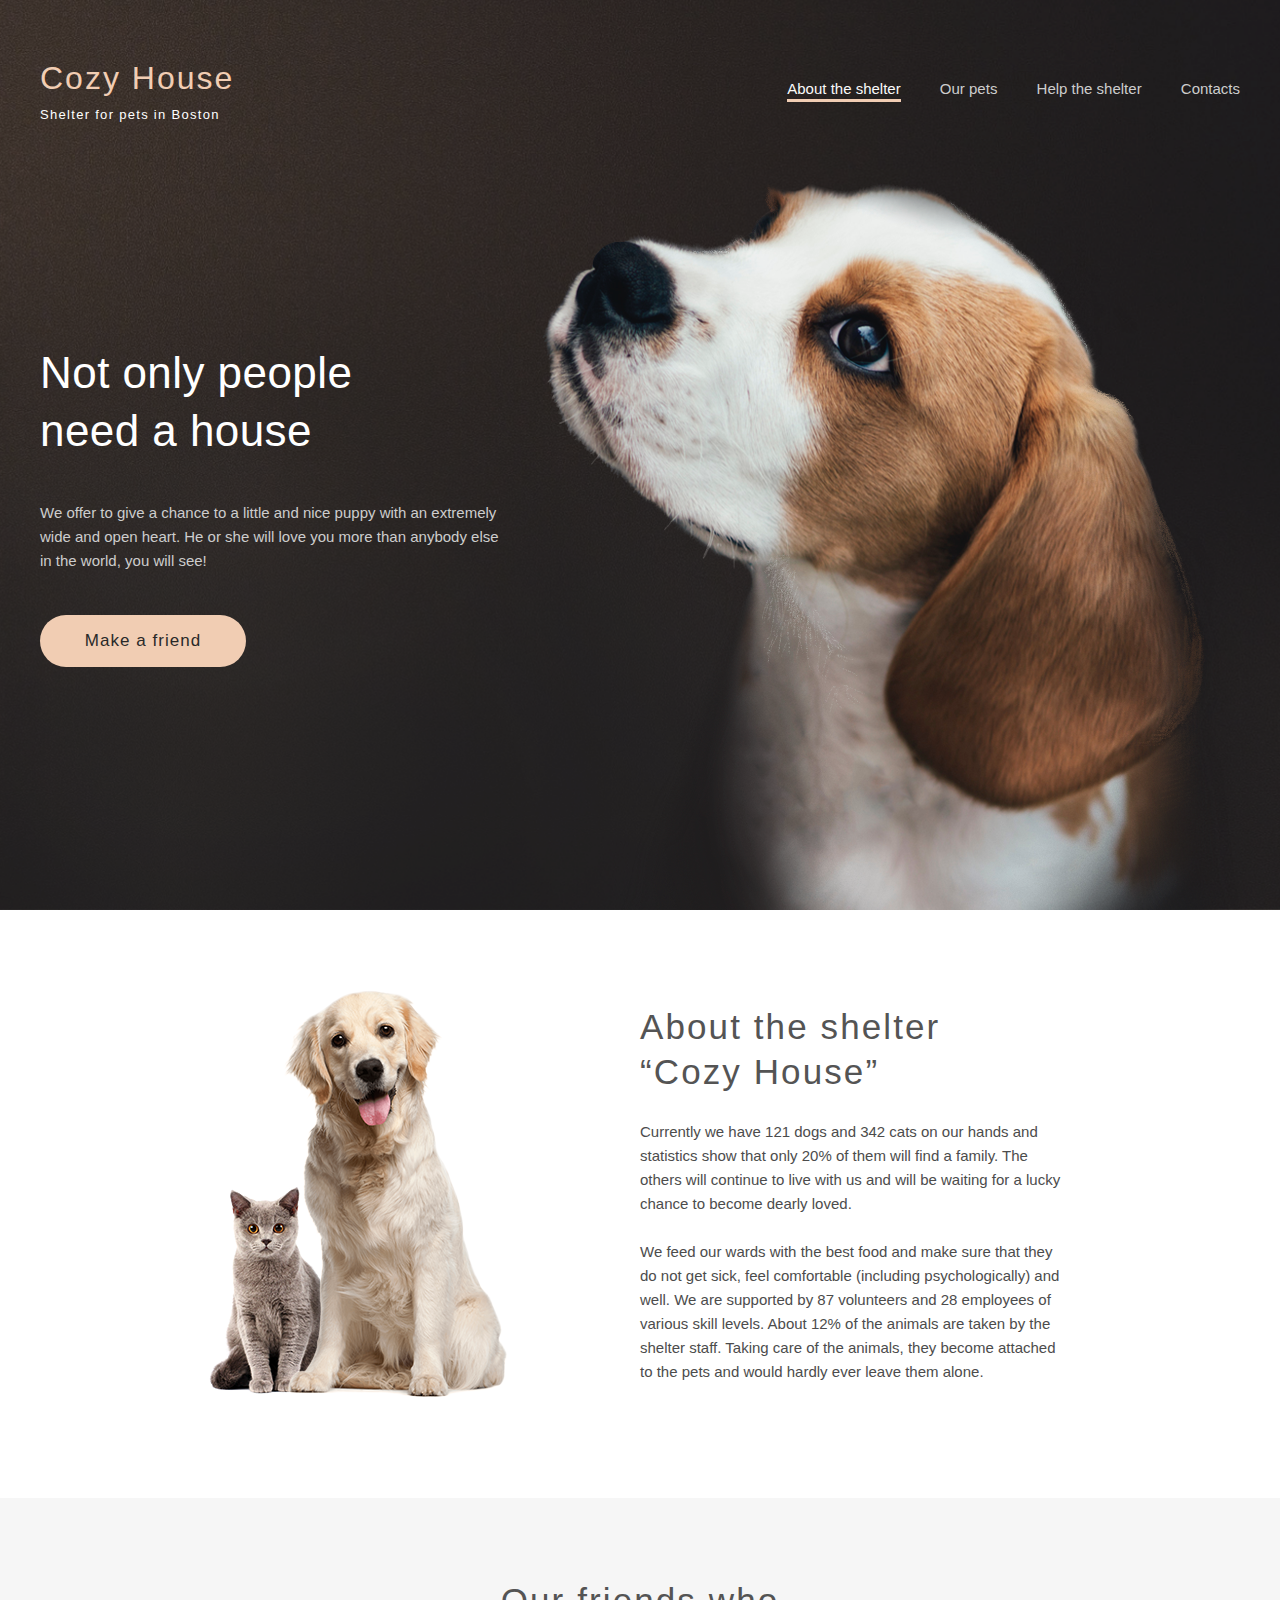
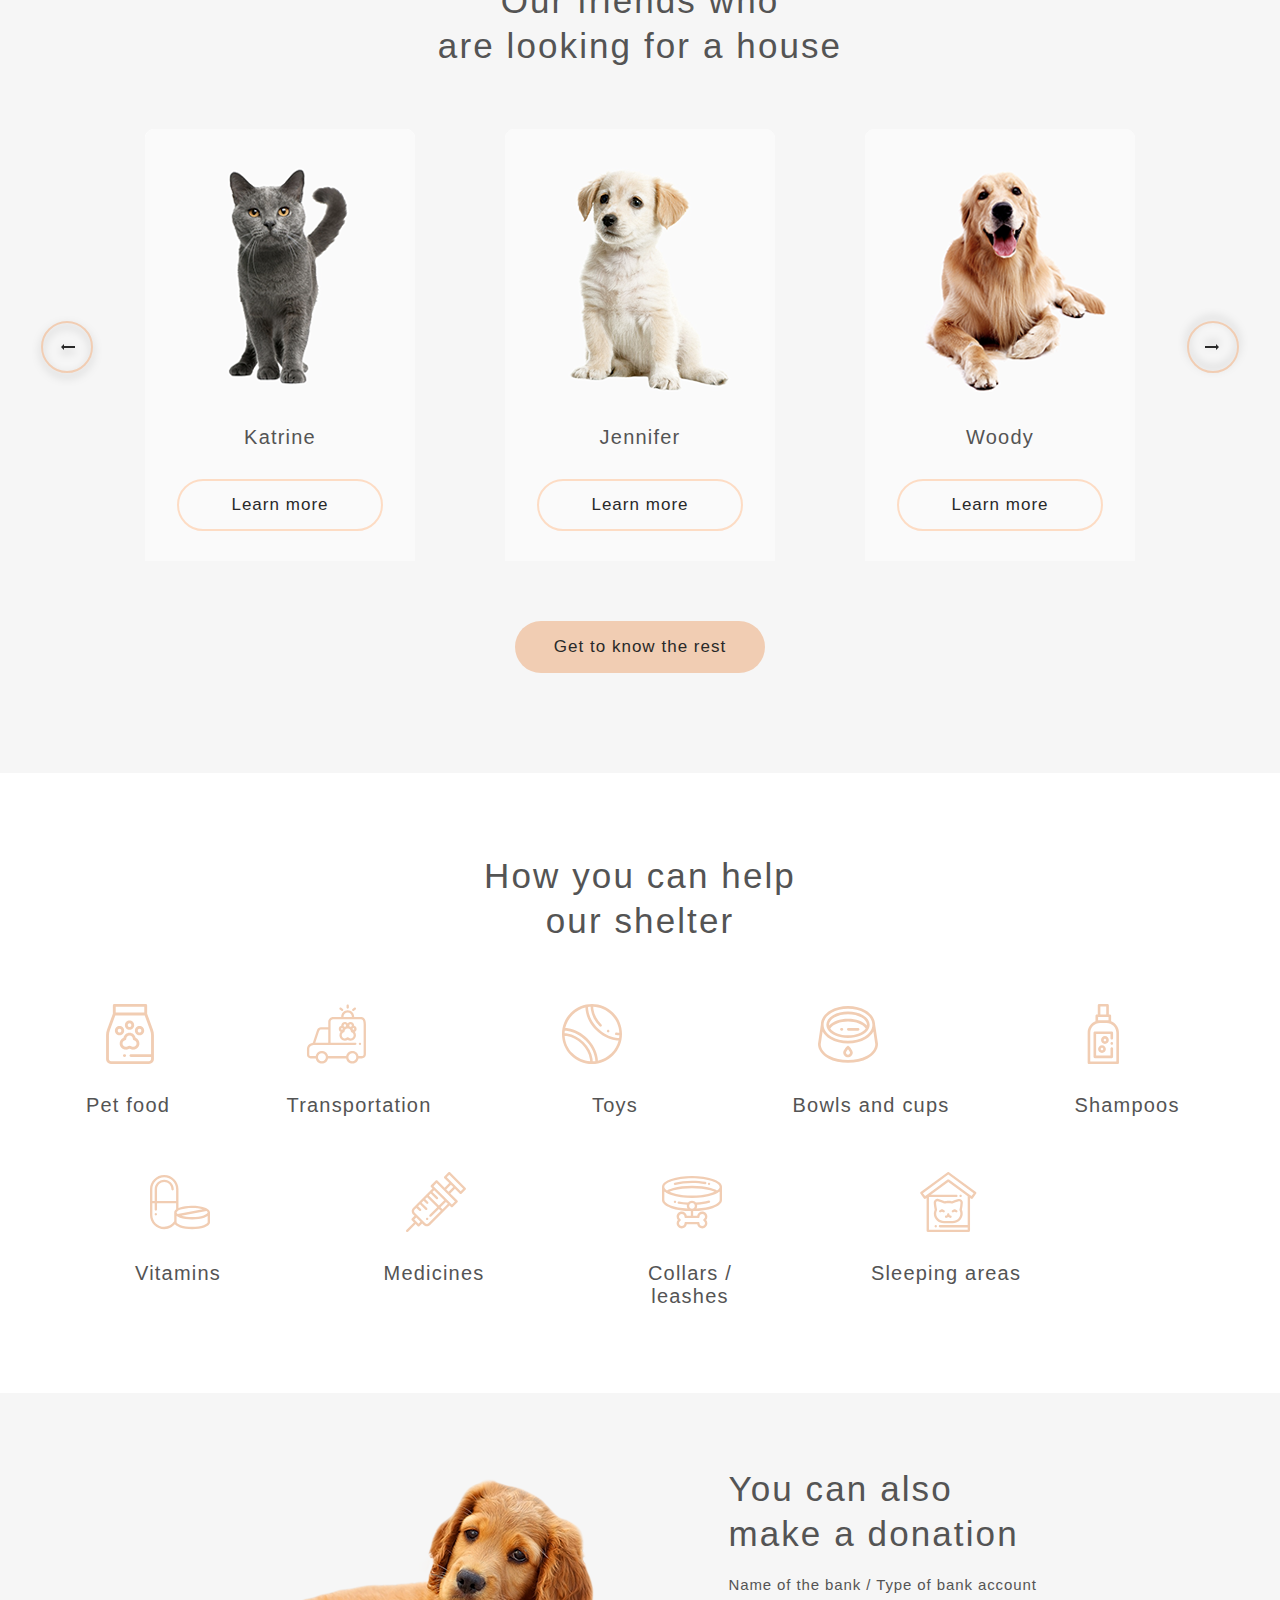
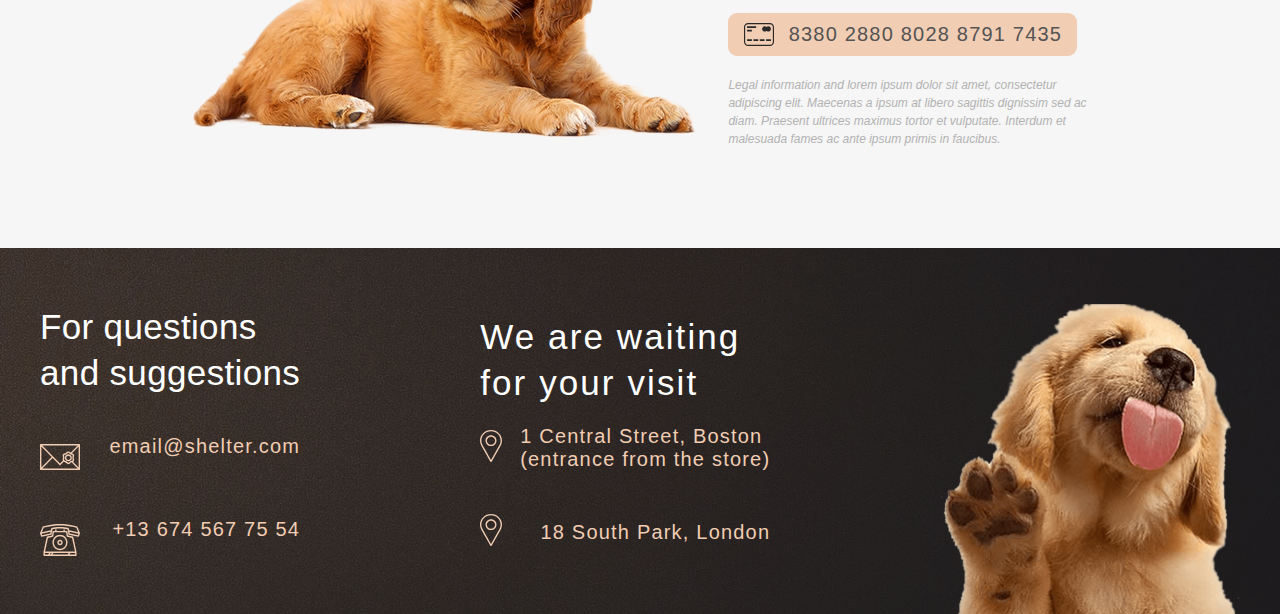
==== SHELTER/index.html @ 6d0da2a5 "feat: work on 320px adaptive index.html. done" ====
<!DOCTYPE html>
<html lang="en">

<head>
    <meta charset="UTF-8">
    <meta http-equiv="X-UA-Compatible" content="IE=edge">
    <meta name="viewport" content="width=device-width, initial-scale=1.0">
    <link rel="stylesheet" href="./pages/main/scss/main.css">
    <title>Cozy House</title>
</head>

<body>

    <div class="top-wrapper">
        <div class="top-container">
            <header class="header">
                <div class="header__logo">
                    <h1 class="header__title"><a href="./index.html">Cozy House</a></h1>
                    <p class="header__subtitle">Shelter for pets in Boston</p>
                </div>
                <div class="burger">
                    <img width="30" height="22" src="./assets/icons/svg/Burger.svg" alt="menu button">
                </div>
                <nav class="header__menu">
                    <a href="#" class="header__link header__link--active">About the shelter</a>
                    <a href="./pages/main/Our-pets.html" class="header__link">Our pets</a>
                    <a href="#help" class="header__link">Help the shelter</a>
                    <a href="#contacts" class="header__link">Contacts</a>
                </nav>
            </header>
            <section class="start-screen">
                <div class="start-screen__content">
                    <h2 class="start-screen__tittle">
                        Not only people<br>
                        need a house</h2>
                    <p class="start-screen__subtitle">
                        We offer to give a chance to a little and nice puppy with an extremely<br>
                        wide and open heart. He or she will love you more than anybody else<br>
                        in the world, you will see!
                    </p>
                    <a href="./pages/main/Our-pets.html" class="start-screen__link btn">Make a friend</a>
                </div>
                <img alt="dog" src="./assets/images/png/start-screen-puppy.png" class="start-screen__picture">
            </section>
        </div>
    </div>
    <main class="main">
        <section class="about">
            <div class="image-containter">
                <img class="about__picture" src="./assets/images/png/about-pets.png" alt="animals">
            </div>
            <div class="about__content">
                <h3 class="about__title">
                    About the shelter<br>
                    “Cozy House”</h3>
                <p class="about__subtitle">Currently we have 121 dogs and 342 cats on our hands and<br>
                    statistics show that only 20% of them will find a family. The<br>
                    others will continue to live with us and will be waiting for a lucky<br>
                    chance to become dearly loved.
                    <br class="separator">
                    <br class="separator">
                    We feed our wards with the best food and make sure that they<br>
                    do not get sick, feel comfortable (including psychologically) and<br>
                    well. We are supported by 87 volunteers and 28 employees of<br>
                    various skill levels. About 12% of the animals are taken by the<br>
                    shelter staff. Taking care of the animals, they become attached<br>
                    to the pets and would hardly ever leave them alone.
                </p>
            </div>
        </section>
        <section class="pets">
            <div class="pets__content">
                <h3 class="pets__title">
                    Our friends who<br>
                    are looking for a house
                </h3>
                <div class="pets__slider slider">
                    <button class="slider__btn-arrow btn-arrow">
                        <img class="btn-arrow__img" src="./assets/icons/svg/Arrow.svg" alt="left">
                    </button>
                    <div class="slider__items-container">
                        <div class="slider__item">
                            <img src="./assets/images/png/pets-katrine.png" alt="beautiful cat" class="slider__img">
                            <p class="slider__text">Katrine</p>
                            <a href="#" class="slider__link btn">Learn more</a>

                        </div>
                        <div class="slider__item">
                            <img src="./assets/images/png/pets-jennifer.png" alt="little puppy" class="slider__img">
                            <p class="slider__text">Jennifer</p>
                            <a href="#" class="slider__link btn">Learn more</a>

                        </div>
                        <div class="slider__item">
                            <img src="./assets/images/png/pets-woody.png" alt="adult dog" class="slider__img">
                            <p class="slider__text">Woody</p>
                            <a href="#" class="slider__link btn">Learn more</a>
                        </div>
                    </div>
                    <button class="slider__btn-arrow btn-arrow btn-arrow--right">
                        <img class="btn-arrow__img" src="./assets/icons/svg/Arrow.svg" alt="right">
                    </button>
                </div>
            </div>
            <a href="./pages/main/Our-pets.html" class="pets__btn btn">Get to know the rest</a>
        </section>
        <section class="help" id="help">
            <div class="help__content">
                <h3 class="help__title">
                    How you can help
                    <br>
                    our shelter
                </h3>
                <ul class="help__list">
                    <li class="help__item">
                        <img class="help__icon" src="./assets/icons/svg/icon-pet-food.svg" alt="pet food">
                        <p class="help__text">Pet food</p>
                    </li>
                    <li class="help__item">
                        <img class="help__icon" src="./assets/icons/svg/icon-transportation.svg"
                            alt="transportation">
                        <p class="help__text">Transportation</p>
                    </li>
                    <li class="help__item">
                        <img class="help__icon" src="./assets/icons/svg/icon-toys.svg" alt="toys">
                        <p class="help__text">Toys</p>
                    </li>
                    <li class="help__item">
                        <img class="help__icon" src="./assets/icons/svg/icon-bowls-and-cups.svg"
                            alt="Bowls and cups">
                        <p class="help__text">Bowls and cups</p>
                    </li>
                    <li class="help__item">
                        <img class="help__icon" src="./assets/icons/svg/icon-shampoos.svg" alt="Shampoos">
                        <p class="help__text">Shampoos</p>
                    </li>
                    <li class="help__item help__item--new-line">
                        <img class="help__icon" src="./assets/icons/svg/icon-vitamins.svg" alt="Vitamins">
                        <p class="help__text">Vitamins</p>
                    </li>
                    <li class="help__item help__item--new-line">
                        <img class="help__icon" src="./assets/icons/svg/icon-medicines.svg" alt="Medicines">
                        <p class="help__text">Medicines</p>
                    </li>
                    <li class="help__item help__item--new-line">
                        <img class="help__icon" src="./assets/icons/svg/icon-collars-leashes.svg"
                            alt="Collars and leashes">
                        <p class="help__text">Collars / leashes</p>
                    </li>
                    <li class="help__item help__item--new-line">
                        <img class="help__icon" src="./assets/icons/svg/icon-sleeping-area.svg"
                            alt="Sleeping areas">
                        <p class="help__text">Sleeping areas</p>
                    </li>
                </ul>

            </div>

        </section>
        <section class="donation">
            <img class="donation__picture" src="./assets/images/png/donation-dog.png">
            <div class="donation__content">
                <h3 class="donation__title">
                    You can also<br>
                    make a donation
                </h3>
                <p class="donation__subtitle">Name of the bank / Type of bank account</p>
                <div class="donation__credit-card credit-card">
                    <img class="credit-card__icon" src="./assets/icons/svg/credit-card.svg" alt="credit card">
                    <span class="credit-card__number"><a href="#">8380 2880 8028 8791 7435</a></span>
                </div>
                <p class="donation__legal-information">
                    Legal information and lorem ipsum dolor sit amet, consectetur <br>
                    adipiscing elit. Maecenas a ipsum at libero sagittis dignissim sed ac <br>
                    diam. Praesent ultrices maximus tortor et vulputate. Interdum et <br>
                    malesuada fames ac ante ipsum primis in faucibus.
                </p>

            </div>
        </section>
    </main>
    <footer class="footer" id="contacts">
        <div class="footer__content">
            <div class="footer__contacts contacts">
                <div class="contacts__wrapper">
                    <h3 class="contacts__title">
                        For questions
                        <br>
                        and suggestions
                    </h3>
                    <div class="contacts__container">
                        <img class="contacts__icon" src="./assets/icons/svg/icon-email.svg">
                        <p class="contacts__text"><a type="email" href="https://mail.google.com/mail/u/0/#inbox">email@shelter.com</a></p>
                    </div>
                    <div class="contacts__container">
                        <img class="contacts__icon" src="./assets/icons/svg/icon-phone.svg">
                        <p class="contacts__text"><a type="phone" href="#"> +13 674 567 75 54</a></p>

                    </div>
                </div>
                <div class="footer__locaions locaions">
                    <div class="locations__wrapper">
                        <h3 class="locaions__title">
                            We are waiting
                            <br>
                            for your visit
                        </h3>
                        <div class="contacts__container locations__container">
                            <img class="locaions__icon" src="./assets/icons/svg/pin.svg">
                            <p class="locaions__text"><a href="https://www.google.com/maps"> 1 Central Street, Boston <br> (entrance from the store)</a></p>
                        </div>
                        <div class="contacts__container locations__container">
                            <img class="locaions__icon" src="./assets/icons/svg/pin.svg">
                            <p class="locaions__text laaaaaaast"><a href="https://www.google.com/maps">18 South Park, London</a></p>
                        </div>
                    </div>
                </div>

            </div>
            <img class="footer__picture" src="./assets/images/png/footer-puppy.png" alt="puppy">
    </footer>
    <section class="modal-pet">
        <button class="modal-pet__btn-close btn--our-pets">
            <img class="modal-pet__close-icon" src="./assets/icons/svg/modal_close_button.svg"
                alt="close modal window button">
        </button>
        <div class="modal-pet__window">
            <img class="modal-pet__picture" src="./assets/images/jpg/pets-jennifer.jpg" alt="Jennifer Dog Labrador">
            <div class="modal-pet__content">
                <h3 class="modal-pet__title">Jennifer</h3>
                <p class="modal-pet__subtitle">Dog - Labrador</p>
                <p class="modal-pet__text">
                    Jennifer is a sweet 2 months old Labrador that<br>
                    is patiently waiting to find a new forever<br>
                    home. This girl really enjoys being able to go<br>
                    outside to run and play, but won't hesitate to<br>
                    play up a storm in the house if she has all of<br>
                    her favorite toys.
                </p>
                <ul class="modal-pet__list">
                    <li class="modal-pet__item">Age: <span class="modal-pet__item-description">2 months</span></li>
                    
                    <li class="modal-pet__item">Inoculations: <span class="modal-pet__item-description">none</span></li>
                    
                    <li class="modal-pet__item">Diseases: <span class="modal-pet__item-description">none</span></li>
                    
                    <li class="modal-pet__item">Parasites: <span class="modal-pet__item-description">none</span></li>
                    

                </ul>
            </div>

        </div>

    </section>

</body>

</html>
---- SHELTER/pages/main/scss/main.css ----
/***
    The new CSS reset - version 1.5.1 (last updated 1.3.2022)
    GitHub page: https://github.com/elad2412/the-new-css-reset
***/
/*
    Remove all the styles of the "User-Agent-Stylesheet", except for the 'display' property
    - The "symbol *" part is to solve Firefox SVG sprite bug
 */
*:where(:not(iframe, canvas, img, svg, video):not(svg *, symbol *)) {
  all: unset;
  display: revert;
}

/* Preferred box-sizing value */
*,
*::before,
*::after {
  -webkit-box-sizing: border-box;
          box-sizing: border-box;
}

/* Reapply the pointer cursor for anchor tags */
a, button {
  cursor: revert;
}

/* Remove list styles (bullets/numbers) */
ol, ul, menu {
  list-style: none;
}

/* For images to not be able to exceed their container */
img {
  max-width: 100%;
}

/* removes spacing between cells in tables */
table {
  border-collapse: collapse;
}

/* revert the 'white-space' property for textarea elements on Safari */
textarea {
  white-space: revert;
}

/* minimum style to allow to style meter element */
meter {
  -webkit-appearance: revert;
  -moz-appearance: revert;
       appearance: revert;
}

/* reset default text opacity of input placeholder */
::-webkit-input-placeholder {
  color: unset;
}
:-ms-input-placeholder {
  color: unset;
}
::-ms-input-placeholder {
  color: unset;
}
::placeholder {
  color: unset;
}

/* fix the feature of 'hidden' attribute.
   display:revert; revert to element instead of attribute */
:where([hidden]) {
  display: none;
}

/* revert for bug in Chromium browsers
   - fix for the content editable attribute will work properly. */
:where([contenteditable]) {
  -moz-user-modify: read-write;
  -webkit-user-modify: read-write;
  overflow-wrap: break-word;
  -webkit-line-break: after-white-space;
}

/* apply back the draggable feature - exist only in Chromium and Safari */
:where([draggable="true"]) {
  -webkit-user-drag: element;
}

/*! normalize.css v8.0.1 | MIT License | github.com/necolas/normalize.css */
/* Document
   ========================================================================== */
/**
 * 1. Correct the line height in all browsers.
 * 2. Prevent adjustments of font size after orientation changes in iOS.
 */
html {
  line-height: 1.15;
  /* 1 */
  -webkit-text-size-adjust: 100%;
  /* 2 */
}

/* Sections
   ========================================================================== */
/**
 * Remove the margin in all browsers.
 */
body {
  margin: 0;
}

/**
 * Render the `main` element consistently in IE.
 */
main {
  display: block;
}

/**
 * Correct the font size and margin on `h1` elements within `section` and
 * `article` contexts in Chrome, Firefox, and Safari.
 */
h1 {
  font-size: 2em;
  margin: 0.67em 0;
}

/* Grouping content
   ========================================================================== */
/**
 * 1. Add the correct box sizing in Firefox.
 * 2. Show the overflow in Edge and IE.
 */
hr {
  -webkit-box-sizing: content-box;
          box-sizing: content-box;
  /* 1 */
  height: 0;
  /* 1 */
  overflow: visible;
  /* 2 */
}

/**
 * 1. Correct the inheritance and scaling of font size in all browsers.
 * 2. Correct the odd `em` font sizing in all browsers.
 */
pre {
  font-family: monospace, monospace;
  /* 1 */
  font-size: 1em;
  /* 2 */
}

/* Text-level semantics
   ========================================================================== */
/**
 * Remove the gray background on active links in IE 10.
 */
a {
  background-color: transparent;
}

/**
 * 1. Remove the bottom border in Chrome 57-
 * 2. Add the correct text decoration in Chrome, Edge, IE, Opera, and Safari.
 */
abbr[title] {
  border-bottom: none;
  /* 1 */
  text-decoration: underline;
  /* 2 */
  -webkit-text-decoration: underline dotted;
          text-decoration: underline dotted;
  /* 2 */
}

/**
 * Add the correct font weight in Chrome, Edge, and Safari.
 */
b,
strong {
  font-weight: bolder;
}

/**
 * 1. Correct the inheritance and scaling of font size in all browsers.
 * 2. Correct the odd `em` font sizing in all browsers.
 */
code,
kbd,
samp {
  font-family: monospace, monospace;
  /* 1 */
  font-size: 1em;
  /* 2 */
}

/**
 * Add the correct font size in all browsers.
 */
small {
  font-size: 80%;
}

/**
 * Prevent `sub` and `sup` elements from affecting the line height in
 * all browsers.
 */
sub,
sup {
  font-size: 75%;
  line-height: 0;
  position: relative;
  vertical-align: baseline;
}

sub {
  bottom: -0.25em;
}

sup {
  top: -0.5em;
}

/* Embedded content
   ========================================================================== */
/**
 * Remove the border on images inside links in IE 10.
 */
img {
  border-style: none;
}

/* Forms
   ========================================================================== */
/**
 * 1. Change the font styles in all browsers.
 * 2. Remove the margin in Firefox and Safari.
 */
button,
input,
optgroup,
select,
textarea {
  font-family: inherit;
  /* 1 */
  font-size: 100%;
  /* 1 */
  line-height: 1.15;
  /* 1 */
  margin: 0;
  /* 2 */
}

/**
 * Show the overflow in IE.
 * 1. Show the overflow in Edge.
 */
button,
input {
  /* 1 */
  overflow: visible;
}

/**
 * Remove the inheritance of text transform in Edge, Firefox, and IE.
 * 1. Remove the inheritance of text transform in Firefox.
 */
button,
select {
  /* 1 */
  text-transform: none;
}

/**
 * Correct the inability to style clickable types in iOS and Safari.
 */
button,
[type="button"],
[type="reset"],
[type="submit"] {
  -webkit-appearance: button;
}

/**
 * Remove the inner border and padding in Firefox.
 */
button::-moz-focus-inner,
[type="button"]::-moz-focus-inner,
[type="reset"]::-moz-focus-inner,
[type="submit"]::-moz-focus-inner {
  border-style: none;
  padding: 0;
}

/**
 * Restore the focus styles unset by the previous rule.
 */
button:-moz-focusring,
[type="button"]:-moz-focusring,
[type="reset"]:-moz-focusring,
[type="submit"]:-moz-focusring {
  outline: 1px dotted ButtonText;
}

/**
 * Correct the padding in Firefox.
 */
fieldset {
  padding: 0.35em 0.75em 0.625em;
}

/**
 * 1. Correct the text wrapping in Edge and IE.
 * 2. Correct the color inheritance from `fieldset` elements in IE.
 * 3. Remove the padding so developers are not caught out when they zero out
 *    `fieldset` elements in all browsers.
 */
legend {
  -webkit-box-sizing: border-box;
          box-sizing: border-box;
  /* 1 */
  color: inherit;
  /* 2 */
  display: table;
  /* 1 */
  max-width: 100%;
  /* 1 */
  padding: 0;
  /* 3 */
  white-space: normal;
  /* 1 */
}

/**
 * Add the correct vertical alignment in Chrome, Firefox, and Opera.
 */
progress {
  vertical-align: baseline;
}

/**
 * Remove the default vertical scrollbar in IE 10+.
 */
textarea {
  overflow: auto;
}

/**
 * 1. Add the correct box sizing in IE 10.
 * 2. Remove the padding in IE 10.
 */
[type="checkbox"],
[type="radio"] {
  -webkit-box-sizing: border-box;
          box-sizing: border-box;
  /* 1 */
  padding: 0;
  /* 2 */
}

/**
 * Correct the cursor style of increment and decrement buttons in Chrome.
 */
[type="number"]::-webkit-inner-spin-button,
[type="number"]::-webkit-outer-spin-button {
  height: auto;
}

/**
 * 1. Correct the odd appearance in Chrome and Safari.
 * 2. Correct the outline style in Safari.
 */
[type="search"] {
  -webkit-appearance: textfield;
  /* 1 */
  outline-offset: -2px;
  /* 2 */
}

/**
 * Remove the inner padding in Chrome and Safari on macOS.
 */
[type="search"]::-webkit-search-decoration {
  -webkit-appearance: none;
}

/**
 * 1. Correct the inability to style clickable types in iOS and Safari.
 * 2. Change font properties to `inherit` in Safari.
 */
::-webkit-file-upload-button {
  -webkit-appearance: button;
  /* 1 */
  font: inherit;
  /* 2 */
}

/* Interactive
   ========================================================================== */
/*
 * Add the correct display in Edge, IE 10+, and Firefox.
 */
details {
  display: block;
}

/*
 * Add the correct display in all browsers.
 */
summary {
  display: list-item;
}

/* Misc
   ========================================================================== */
/**
 * Add the correct display in IE 10+.
 */
template {
  display: none;
}

/**
 * Add the correct display in IE 10.
 */
[hidden] {
  display: none;
}

@font-face {
  font-family: 'Georgia Regular';
  src: url("../../../../assets/fonts/Georgia/Georgia.eot");
  src: url("../../../../assets/fonts/Georgia/Georgia.eot?#iefix") format("embedded-opentype"), url("../../../../assets/fonts/Georgia/Georgia.woff") format("woff"), url("../../../../assets/fonts/Georgia/Georgia.ttf") format("truetype");
  font-weight: normal;
  font-style: normal;
}

@font-face {
  font-family: 'Georgia Regular';
  src: url("../../../../assets/fonts/Georgia/Georgia.eot");
  src: url("../../../../assets/fonts/Georgia/Georgia.eot?#iefix") format("embedded-opentype"), url("../../../../assets/fonts/Georgia/Georgia.woff") format("woff"), url("../../../../assets/fonts/Georgia/Georgia.ttf") format("truetype");
  font-weight: normal;
  font-style: normal;
}

@font-face {
  font-family: 'Georgia Bold';
  src: url("../../../../assets/fonts/Georgia/Georgia-Bold.eot");
  src: url("../../../../assets/fonts/Georgia/Georgia-Bold.eot?#iefix") format("embedded-opentype"), url("../../../../assets/fonts/Georgia/Georgia-Bold.woff") format("woff"), url("../../../../assets/fonts/Georgia/Georgia-Bold.ttf") format("truetype");
  font-weight: normal;
  font-style: normal;
}

@font-face {
  font-family: 'Arial Regular';
  src: url("../../../../assets/fonts/Arial/ArialMT.eot");
  src: url("../../../../assets/fonts/Arial/ArialMT.eot?#iefix") format("embedded-opentype"), url("../../../../assets/fonts/Arial/ArialMT.woff") format("woff"), url("../../../../assets/fonts/Arial/ArialMT.ttf") format("truetype");
  font-weight: normal;
  font-style: normal;
}

@font-face {
  font-family: 'Arial Italic';
  src: url("../../../../assets/fonts/Arial/");
  src: url("../../../../assets/fonts/Arial/Arial-ItalicMT.eot?#iefix") format("embedded-opentype"), url("../../../../assets/fonts/Arial/Arial-ItalicMT.woff") format("woff"), url("../../../../assets/fonts/Arial/Arial-ItalicMT.ttf") format("truetype");
  font-weight: normal;
  font-style: normal;
}

.btn {
  display: -webkit-box;
  display: -ms-flexbox;
  display: flex;
  width: 206px;
  height: 52px;
  background: #F1CDB3;
  border-radius: 100px;
  -webkit-box-align: center;
      -ms-flex-align: center;
          align-items: center;
  -webkit-box-pack: center;
      -ms-flex-pack: center;
          justify-content: center;
  font-weight: 400;
  font-size: 17px;
  line-height: 130%;
  letter-spacing: 0.06em;
  color: #292929;
}

.btn:hover {
  background: #FDDCC4;
}

.btn-arrow {
  width: 52px;
  height: 52px;
  left: 0px;
  top: 192px;
  border: 2px solid #F1CDB3;
  -webkit-box-sizing: border-box;
          box-sizing: border-box;
  -webkit-filter: drop-shadow(0px 4px 4px rgba(0, 0, 0, 0.25));
          filter: drop-shadow(0px 4px 4px rgba(0, 0, 0, 0.25));
  border-radius: 100px;
  display: -webkit-box;
  display: -ms-flexbox;
  display: flex;
  -webkit-box-pack: center;
      -ms-flex-pack: center;
          justify-content: center;
  -webkit-box-align: center;
      -ms-flex-align: center;
          align-items: center;
  position: relative;
}

.btn-arrow__img {
  position: absolute;
  left: 36.54%;
  right: 36.54%;
  top: 44.23%;
  bottom: 44.23%;
}

.btn-arrow--right {
  -webkit-transform: rotate(180deg);
          transform: rotate(180deg);
  margin-left: 52px;
}

.btn-arrow:hover {
  background-color: #FDDCC4;
  cursor: pointer;
}

.header {
  width: auto;
  display: -webkit-box;
  display: -ms-flexbox;
  display: flex;
  -webkit-box-pack: justify;
      -ms-flex-pack: justify;
          justify-content: space-between;
  -webkit-box-align: center;
      -ms-flex-align: center;
          align-items: center;
  padding-bottom: 60px;
}

.header .burger {
  display: none;
}

.header__title {
  color: #F1CDB3;
  font-style: normal;
  font-weight: 400;
  font-size: 32px;
  line-height: 110%;
  margin-bottom: 10px;
  letter-spacing: 2px;
}

.header__subtitle {
  font-family: Arial, serif;
  font-style: normal;
  font-weight: 400;
  font-size: 13px;
  line-height: 15px;
  letter-spacing: 0.1em;
  color: #FFFFFF;
}

.header__menu {
  margin-top: 16px;
  font-family: 'Arial';
  font-style: normal;
  font-weight: 400;
  font-size: 15px;
  line-height: 160%;
  color: #CDCDCD;
}

.header__menu :last-child {
  margin-right: 0;
}

.header__link {
  margin-right: 35px;
  padding-bottom: 2px;
}

.header__link--active {
  color: #FAFAFA;
  border-bottom: 3px #F1CDB3 solid;
}

.header__link:hover {
  color: #FAFAFA;
}

@media (max-width: 1279.98px) {
  .header {
    width: auto;
    display: -webkit-box;
    display: -ms-flexbox;
    display: flex;
    -webkit-box-pack: justify;
        -ms-flex-pack: justify;
            justify-content: space-between;
    -webkit-box-align: center;
        -ms-flex-align: center;
            align-items: center;
  }
  .header__title {
    color: #F1CDB3;
    font-style: normal;
    font-weight: 400;
    font-size: 32px;
    line-height: 110%;
    margin-bottom: 10px;
    letter-spacing: 2px;
  }
  .header__subtitle {
    font-family: Arial, serif;
    font-style: normal;
    font-weight: 400;
    font-size: 13px;
    line-height: 15px;
    letter-spacing: 0.1em;
    color: #FFFFFF;
    text-align: center;
  }
  .header__menu {
    display: -webkit-box;
    display: -ms-flexbox;
    display: flex;
    margin-top: 18px;
    text-align: center;
    font-family: 'Arial';
    font-style: normal;
    font-weight: 400;
    font-size: 15px;
    line-height: 160%;
    color: #CDCDCD;
  }
  .header__menu :last-child {
    margin-right: 0;
  }
  .header__link {
    display: block;
    margin-right: 35px;
    padding-bottom: 1px;
  }
  .header__link--active {
    color: #FAFAFA;
    border-bottom: 3px #F1CDB3 solid;
  }
  .header__link:hover {
    color: #FAFAFA;
  }
}

@media (max-width: 767.98px) {
  .header {
    width: auto;
    display: -webkit-box;
    display: -ms-flexbox;
    display: flex;
    -webkit-box-pack: start;
        -ms-flex-pack: start;
            justify-content: flex-start;
    -webkit-box-align: center;
        -ms-flex-align: center;
            align-items: center;
  }
  .header .burger {
    display: initial;
    margin-left: 40px;
    margin-top: 24px;
  }
  .header__title {
    color: #F1CDB3;
    font-style: normal;
    font-weight: 400;
    font-size: 32px;
    line-height: 110%;
    margin-bottom: 10px;
    letter-spacing: 2px;
  }
  .header__subtitle {
    font-family: Arial, serif;
    font-style: normal;
    font-weight: 400;
    font-size: 13px;
    line-height: 15px;
    letter-spacing: 0.1em;
    color: #FFFFFF;
    text-align: center;
  }
  .header__menu {
    display: none;
    margin-top: 18px;
    text-align: center;
    font-family: 'Arial';
    font-style: normal;
    font-weight: 400;
    font-size: 15px;
    line-height: 160%;
    color: #CDCDCD;
  }
  .header__menu :last-child {
    margin-right: 0;
  }
  .header__link {
    display: block;
    margin-right: 35px;
    padding-bottom: 1px;
  }
  .header__link--active {
    color: #FAFAFA;
    border-bottom: 3px #F1CDB3 solid;
  }
  .header__link:hover {
    color: #FAFAFA;
  }
}

.footer {
  padding-top: 56px;
  background-image: url(../../../assets/images/png/start-screen-background.png);
}

.footer__content {
  display: -webkit-box;
  display: -ms-flexbox;
  display: flex;
  margin-left: 40px;
  -webkit-box-pack: justify;
      -ms-flex-pack: justify;
          justify-content: space-between;
}

.footer .contacts__wrapper {
  margin-right: 180px;
}

.footer .location__wrapper {
  margin-left: 100px;
}

.footer__contacts {
  display: -webkit-box;
  display: -ms-flexbox;
  display: flex;
  -webkit-box-pack: start;
      -ms-flex-pack: start;
          justify-content: flex-start;
}

.footer .contacts__container {
  display: -webkit-box;
  display: -ms-flexbox;
  display: flex;
  -webkit-box-pack: justify;
      -ms-flex-pack: justify;
          justify-content: space-between;
  -webkit-box-align: center;
      -ms-flex-align: center;
          align-items: center;
}

.footer__picture {
  margin-right: 40px;
}

.contacts__title {
  font-style: normal;
  font-weight: 400;
  font-size: 35px;
  line-height: 130%;
  letter-spacing: 0.01em;
  color: #FFFFFF;
  margin-bottom: 20px;
}

.contacts__icon {
  -ms-flex-item-align: center;
      -ms-grid-row-align: center;
      align-self: center;
}

.contacts__text {
  margin-top: 20px;
  font-style: normal;
  font-weight: 400;
  font-size: 20px;
  line-height: 115%;
  letter-spacing: 0.06em;
  color: #F1CDB3;
  margin-bottom: 40px;
}

.locaions__title {
  margin-top: 10px;
  font-style: normal;
  font-weight: 400;
  font-size: 35px;
  line-height: 130%;
  letter-spacing: 0.06em;
  color: #FFFFFF;
  margin-bottom: 10px;
}

.locaions__icon {
  margin-right: 18px;
  display: -webkit-box;
  display: -ms-flexbox;
  display: flex;
  -webkit-box-pack: center;
      -ms-flex-pack: center;
          justify-content: center;
  justify-content: center;
  -ms-flex-item-align: center;
      align-self: center;
  -webkit-box-align: center;
      -ms-flex-align: center;
          align-items: center;
  margin-bottom: 35px;
}

.locaions__text {
  display: -webkit-box;
  display: -ms-flexbox;
  display: flex;
  -webkit-box-pack: center;
      -ms-flex-pack: center;
          justify-content: center;
  justify-content: center;
  -ms-flex-item-align: center;
      align-self: center;
  -webkit-box-align: center;
      -ms-flex-align: center;
          align-items: center;
  margin-top: 10px;
  font-style: normal;
  font-weight: 400;
  font-size: 20px;
  line-height: 115%;
  letter-spacing: 0.06em;
  color: #F1CDB3;
  margin-bottom: 40px;
}

@media (max-width: 1279.98px) {
  .footer {
    padding-top: 0px;
    background-image: url(../../../assets/images/png/start-screen-gradient-background.png);
  }
  .footer__content {
    padding: 30px 64px 0px 64px;
    display: -webkit-box;
    display: -ms-flexbox;
    display: flex;
    margin-left: 0;
    -webkit-box-pack: justify;
        -ms-flex-pack: justify;
            justify-content: space-between;
    -webkit-box-orient: vertical;
    -webkit-box-direction: normal;
        -ms-flex-direction: column;
            flex-direction: column;
  }
  .footer__contacts {
    display: -ms-grid;
    display: grid;
    -ms-grid-columns: 278px 302px;
        grid-template-columns: 278px 302px;
    -webkit-column-gap: 60px;
            column-gap: 60px;
    padding-bottom: 40px;
  }
  .footer .contacts__wrapper {
    margin-right: 0px;
  }
  .footer .location__wrapper {
    margin-left: 0px;
  }
  .footer .contacts__container {
    display: -ms-grid;
    display: grid;
    -webkit-column-gap: 20px;
            column-gap: 20px;
    -ms-grid-columns: 40px 1fr;
        grid-template-columns: 40px 1fr;
  }
  .footer__picture {
    margin-right: 40px;
    width: 300px;
    height: 300px;
    margin: 0 auto;
  }
  .contacts__title {
    font-style: normal;
    font-weight: 400;
    font-size: 35px;
    line-height: 130%;
    letter-spacing: 0.05em;
    color: #FFFFFF;
    margin-bottom: 20px;
  }
  .contacts__icon {
    -ms-flex-item-align: center;
        -ms-grid-row-align: center;
        align-self: center;
  }
  .contacts__text {
    margin-top: 20px;
    font-style: normal;
    font-weight: 400;
    font-size: 20px;
    line-height: 115%;
    letter-spacing: 0.06em;
    color: #F1CDB3;
    margin-bottom: 30px;
  }
  .locaions__title {
    margin-top: 0px;
    font-style: normal;
    font-weight: 400;
    font-size: 35px;
    line-height: 130%;
    letter-spacing: 0.06em;
    color: #FFFFFF;
    margin-bottom: 20px;
  }
  .locaions__icon {
    margin-right: 0px;
    display: inline;
    -webkit-box-pack: center;
        -ms-flex-pack: center;
            justify-content: center;
    -ms-flex-item-align: center;
        -ms-grid-row-align: center;
        align-self: center;
    -webkit-box-align: center;
        -ms-flex-align: center;
            align-items: center;
    margin-bottom: 10px;
    text-align: center;
  }
  .locaions__text {
    display: -webkit-box;
    display: -ms-flexbox;
    display: flex;
    margin-left: -20px;
    -webkit-box-pack: center;
        -ms-flex-pack: center;
            justify-content: center;
    -ms-flex-item-align: center;
        align-self: center;
    -webkit-box-align: center;
        -ms-flex-align: center;
            align-items: center;
    margin-top: 10px;
    font-style: normal;
    font-weight: 400;
    font-size: 20px;
    line-height: 115%;
    letter-spacing: 0.06em;
    color: #F1CDB3;
    margin-bottom: 30px;
  }
  .laaaaaaast {
    margin-right: 30px;
  }
}

@media (max-width: 767.98px) {
  .footer {
    width: 320px;
    padding-top: 0px;
    background-image: url(../../../assets/images/png/start-screen-gradient-background.png);
    padding-top: 30px;
  }
  .footer__content {
    padding: 0px;
    display: -webkit-box;
    display: -ms-flexbox;
    display: flex;
    margin-left: 0;
    -webkit-box-pack: justify;
        -ms-flex-pack: justify;
            justify-content: space-between;
    -webkit-box-orient: vertical;
    -webkit-box-direction: normal;
        -ms-flex-direction: column;
            flex-direction: column;
  }
  .footer__contacts {
    display: -ms-grid;
    display: grid;
    -ms-grid-columns: 1fr;
        grid-template-columns: 1fr;
    -webkit-column-gap: 60px;
            column-gap: 60px;
    padding-bottom: 20px;
  }
  .footer .contacts__wrapper {
    margin-right: 0px;
  }
  .footer .location__wrapper {
    margin-left: 0px;
  }
  .footer .contacts__container {
    display: -ms-grid;
    display: grid;
    -webkit-column-gap: 20px;
            column-gap: 20px;
    -ms-grid-columns: 40px 1fr;
        grid-template-columns: 40px 1fr;
    margin-left: 35px;
  }
  .footer__picture {
    margin-right: 40px;
    width: 260px;
    height: 269px;
    margin: 0 auto;
  }
  .contacts__title {
    text-align: center;
    font-style: normal;
    font-weight: 400;
    font-size: 25px;
    line-height: 130%;
    letter-spacing: 0.05em;
    color: #FFFFFF;
    margin-bottom: 20px;
  }
  .contacts__title br {
    display: none;
  }
  .contacts__icon {
    -ms-flex-item-align: center;
        -ms-grid-row-align: center;
        align-self: center;
  }
  .contacts__text {
    margin-top: 20px;
    font-style: normal;
    font-weight: 400;
    font-size: 20px;
    line-height: 115%;
    letter-spacing: 0.06em;
    color: #F1CDB3;
    margin-bottom: 30px;
  }
  .locaions__title {
    margin-top: 15px;
    text-align: center;
    font-style: normal;
    font-weight: 400;
    font-size: 25px;
    line-height: 130%;
    letter-spacing: 0.06em;
    color: #FFFFFF;
    margin-bottom: 20px;
    margin-left: 30px;
  }
  .locaions__title br {
    display: none;
  }
  .locaions__icon {
    margin-right: 0px;
    display: inline;
    -webkit-box-pack: center;
        -ms-flex-pack: center;
            justify-content: center;
    -ms-flex-item-align: center;
        -ms-grid-row-align: center;
        align-self: center;
    -webkit-box-align: center;
        -ms-flex-align: center;
            align-items: center;
    margin-bottom: 10px;
    text-align: center;
  }
  .locaions__text {
    display: -webkit-box;
    display: -ms-flexbox;
    display: flex;
    margin-left: -20px;
    -webkit-box-pack: center;
        -ms-flex-pack: center;
            justify-content: center;
    -ms-flex-item-align: center;
        align-self: center;
    -webkit-box-align: center;
        -ms-flex-align: center;
            align-items: center;
    margin-top: 10px;
    font-style: normal;
    font-weight: 400;
    font-size: 20px;
    line-height: 115%;
    letter-spacing: 0.06em;
    color: #F1CDB3;
    margin-bottom: 30px;
  }
  .locaions .locations__container {
    margin-left: 10px;
    margin-top: 10px;
  }
  .laaaaaaast {
    margin-right: 0px;
  }
}

body {
  width: 1280px;
  margin: 0 auto;
  background-color: antiquewhite;
  font-family: Georgia, Arial, serif;
  font-style: normal;
  font-weight: 400;
  font-size: 20px;
  line-height: 23px;
}

.body-wrapper {
  width: 1280px;
  background-color: lightsteelblue;
}

.top-wrapper {
  background-image: url(../../../assets/images/png/start-screen-background.png);
  background-repeat: repeat;
  background-position: center;
  background-repeat: repeat;
  background-size: cover;
}

.top-container {
  padding: 40px 40px 0px 40px;
}

.start-screen {
  display: -webkit-box;
  display: -ms-flexbox;
  display: flex;
  -webkit-box-pack: justify;
      -ms-flex-pack: justify;
          justify-content: space-between;
  -webkit-box-align: center;
      -ms-flex-align: center;
          align-items: center;
}

.start-screen__tittle {
  margin-top: -80px;
  font-style: normal;
  font-weight: 400;
  font-size: 44px;
  line-height: 130%;
  color: #FFFFFF;
  margin-bottom: 42px;
  letter-spacing: 0.01em;
}

.start-screen__subtitle {
  font-family: Arial, serif;
  font-style: normal;
  font-weight: 400;
  font-size: 15px;
  line-height: 160%;
  color: #CDCDCD;
  margin-bottom: 42px;
}

.start-screen__picture {
  width: 698px;
  height: 728px;
}

.image-containter {
  display: -webkit-box;
  display: -ms-flexbox;
  display: flex;
  -webkit-box-align: center;
      -ms-flex-align: center;
          align-items: center;
  -webkit-box-pack: center;
      -ms-flex-pack: center;
          justify-content: center;
}

.about {
  padding: 80px 40px 0px 40px;
  display: -ms-grid;
  display: grid;
  -ms-grid-columns: 1fr 1fr;
      grid-template-columns: 1fr 1fr;
  background-color: #FFFFFF;
  -webkit-box-pack: space-evenly;
      -ms-flex-pack: space-evenly;
          justify-content: space-evenly;
  -webkit-box-align: center;
      -ms-flex-align: center;
          align-items: center;
  padding-bottom: 100px;
}

.about__picture {
  margin-left: 35px;
  -ms-flex-item-align: center;
      -ms-grid-row-align: center;
      align-self: center;
  width: 300px;
  height: 408px;
}

.about__title {
  font-weight: 400;
  font-size: 35px;
  line-height: 130%;
  letter-spacing: 0.06em;
  color: #545454;
  margin-bottom: 25px;
}

.about__subtitle {
  font-family: Arial, serif;
  font-style: normal;
  font-weight: 400;
  font-size: 15px;
  line-height: 160%;
  color: #4C4C4C;
}

.pets {
  background-color: #F6F6F6;
  padding-bottom: 100px;
}

.pets__content {
  padding-top: 80px;
  display: -webkit-box;
  display: -ms-flexbox;
  display: flex;
  -webkit-box-orient: vertical;
  -webkit-box-direction: normal;
      -ms-flex-direction: column;
          flex-direction: column;
  -webkit-box-pack: center;
      -ms-flex-pack: center;
          justify-content: center;
  -webkit-box-align: center;
      -ms-flex-align: center;
          align-items: center;
}

.pets__title {
  font-weight: 400;
  font-size: 35px;
  line-height: 130%;
  text-align: center;
  letter-spacing: 0.06em;
  color: #545454;
  margin-bottom: 60px;
}

.pets__slider {
  -ms-flex-item-align: center;
      -ms-grid-row-align: center;
      align-self: center;
  margin-bottom: 60px;
}

.pets__btn {
  width: 250px;
  margin: 0 auto;
}

.slider {
  display: -webkit-box;
  display: -ms-flexbox;
  display: flex;
  -webkit-box-pack: justify;
      -ms-flex-pack: justify;
          justify-content: space-between;
  margin-left: 52px;
}

.slider__btn-arrow {
  width: 52px;
  height: 52px;
  left: 0px;
  top: 192px;
  border: 2px solid #F1CDB3;
  -webkit-box-sizing: border-box;
          box-sizing: border-box;
  -webkit-filter: drop-shadow(0px 4px 4px rgba(0, 0, 0, 0.25));
          filter: drop-shadow(0px 4px 4px rgba(0, 0, 0, 0.25));
  border-radius: 100px;
  margin-right: 52px;
}

.slider__items-container {
  display: -webkit-box;
  display: -ms-flexbox;
  display: flex;
}

.slider__items-container :last-child {
  margin-right: 0;
}

.slider__item {
  margin-right: 90px;
  width: 270px;
  background-color: #FAFAFA;
  display: -webkit-box;
  display: -ms-flexbox;
  display: flex;
  -webkit-box-orient: vertical;
  -webkit-box-direction: normal;
      -ms-flex-direction: column;
          flex-direction: column;
  -webkit-box-pack: justify;
      -ms-flex-pack: justify;
          justify-content: space-between;
  -webkit-box-align: center;
      -ms-flex-align: center;
          align-items: center;
  padding-bottom: 30px;
  border-radius: 9px 9px 0px 0px;
}

.slider__item:hover {
  -webkit-box-shadow: 0px 2px 35px 14px rgba(13, 13, 13, 0.04);
          box-shadow: 0px 2px 35px 14px rgba(13, 13, 13, 0.04);
  background-color: #FFFFFF;
  cursor: pointer;
}

.slider__img {
  margin-bottom: 27px;
}

.slider__text {
  font-weight: 400;
  font-size: 20px;
  line-height: 23px;
  text-align: center;
  letter-spacing: 0.06em;
  color: #545454;
  margin-bottom: 30px;
}

.slider__link {
  background-color: #FAFAFA;
  border: 2px solid #FDDCC4;
  color: #292929;
}

.help {
  background-color: #FFFFFF;
  padding-bottom: 85px;
}

.help__title {
  padding-top: 80px;
  font-weight: 400;
  font-size: 35px;
  line-height: 130%;
  text-align: center;
  letter-spacing: 0.06em;
  color: #545454;
  margin-bottom: 60px;
}

.help__list {
  display: -ms-grid;
  display: grid;
  -ms-grid-columns: 1fr 1fr 1fr 1fr 1fr;
      grid-template-columns: 1fr 1fr 1fr 1fr 1fr;
  grid-row-gap: 55px;
}

.help__list :first-child {
  margin-left: 50px;
}

.help__item {
  text-align: center;
  margin-right: 50px;
}

.help__item--new-line {
  margin-right: 0;
  margin-left: 100px;
}

.help__icon {
  display: -webkit-box;
  display: -ms-flexbox;
  display: flex;
  -webkit-box-pack: center;
      -ms-flex-pack: center;
          justify-content: center;
  -webkit-box-align: center;
      -ms-flex-align: center;
          align-items: center;
  margin-bottom: 30px;
  width: 60px;
  height: 60px;
  text-align: center;
}

.help__text {
  font-weight: 400;
  font-size: 20px;
  line-height: 115%;
  text-align: center;
  letter-spacing: 0.06em;
  color: #545454;
}

.donation {
  padding-top: 50px;
  background-color: #F6F6F6;
  display: -webkit-box;
  display: -ms-flexbox;
  display: flex;
  -webkit-box-pack: center;
      -ms-flex-pack: center;
          justify-content: center;
  -webkit-box-align: center;
      -ms-flex-align: center;
          align-items: center;
}

.donation__picture {
  margin-top: 35px;
  margin-right: 30px;
  -ms-flex-item-align: start;
      -ms-grid-row-align: start;
      align-self: start;
}

.donation__title {
  margin-top: 23px;
  font-style: normal;
  font-weight: 400;
  font-size: 35px;
  line-height: 130%;
  display: -webkit-box;
  display: -ms-flexbox;
  display: flex;
  -webkit-box-align: center;
      -ms-flex-align: center;
          align-items: center;
  letter-spacing: 0.06em;
  color: #545454;
  margin-bottom: 20px;
}

.donation__subtitle {
  font-weight: 400;
  font-size: 15px;
  line-height: 110%;
  letter-spacing: 0.06em;
  color: #545454;
  margin-bottom: 20px;
}

.donation__credit-card {
  display: -webkit-box;
  display: -ms-flexbox;
  display: flex;
  -webkit-box-align: center;
      -ms-flex-align: center;
          align-items: center;
  -webkit-box-pack: center;
      -ms-flex-pack: center;
          justify-content: center;
  width: 349px;
  height: 43px;
  background: #F1CDB3;
  border-radius: 9px;
  font-weight: 400;
  font-size: 20px;
  line-height: 115%;
  letter-spacing: 0.06em;
  color: #545454;
  margin-bottom: 20px;
}

.donation__legal-information {
  font-family: Arial, serif;
  font-style: italic;
  font-weight: 400;
  font-size: 12px;
  line-height: 18px;
  color: #B2B2B2;
  padding-bottom: 100px;
}

.credit-card__icon {
  margin-right: 15px;
}

.header-fixed {
  position: relative;
}

.header--our-pets {
  padding: 10px 40px;
  padding-bottom: 30px;
  background: #FFFFFF;
  position: fixed;
  width: 1280px;
}

.header__title--our-pets {
  color: #545454;
}

.header__subtitle--our-pets {
  color: #292929;
}

.header__link--our-pets {
  color: #545454;
}

.header__link--our-pets:hover {
  color: #292929;
}

.pets--our-pets {
  padding-top: 120px;
}

.slider--our-pets {
  display: -ms-grid;
  display: grid;
  -ms-grid-columns: 1fr 1fr 1fr 1fr;
      grid-template-columns: 1fr 1fr 1fr 1fr;
  grid-column-gap: 40px;
  grid-row-gap: 30px;
  -webkit-box-pack: center;
      -ms-flex-pack: center;
          justify-content: center;
}

.slider__item--our-pets {
  margin: 0px;
  border-radius: 9px 9px 0px 0px;
}

.slider__paginator {
  display: -webkit-box;
  display: -ms-flexbox;
  display: flex;
  -webkit-box-pack: start;
      -ms-flex-pack: start;
          justify-content: flex-start;
}

.btn--our-pets {
  background-color: #F6F6F6;
  border: 2px solid #F1CDB3;
  -webkit-box-sizing: border-box;
          box-sizing: border-box;
  border-radius: 100px;
  -webkit-filter: none;
          filter: none;
  margin-right: 20px;
}

.btn--our-pets__active {
  -webkit-filter: none;
          filter: none;
  margin-right: 20px;
}

.disabled {
  border: 2px solid #CDCDCD;
  color: #CDCDCD;
  width: 52px;
  height: 52px;
  text-align: center;
  -webkit-box-sizing: border-box;
          box-sizing: border-box;
  border-radius: 100px;
}

.modal-pet__btn-close {
  position: absolute;
  width: 52px;
  height: 52px;
  left: 890px;
  top: 0px;
  border: 2px solid #F1CDB3;
  -webkit-box-sizing: border-box;
          box-sizing: border-box;
  border-radius: 100px;
}

.modal-pet {
  display: none;
  position: relative;
  background: #FAFAFA;
}

.modal-pet__window {
  display: -webkit-box;
  display: -ms-flexbox;
  display: flex;
  -webkit-box-pack: center;
      -ms-flex-pack: center;
          justify-content: center;
  -webkit-box-align: center;
      -ms-flex-align: center;
          align-items: center;
}

.modal-pet__title {
  font-style: normal;
  font-weight: 400;
  font-size: 35px;
  line-height: 130%;
  letter-spacing: 0.06em;
  color: #000000;
  margin-bottom: 10px;
}

.modal-pet__subtitle {
  font-style: normal;
  font-weight: 400;
  font-size: 20px;
  line-height: 115%;
  /* identical to box height, or 23px */
  letter-spacing: 0.06em;
  color: #000000;
  margin-bottom: 40px;
}

.modal-pet__text {
  font-style: normal;
  font-weight: 400;
  font-size: 15px;
  line-height: 110%;
  /* or 17px */
  letter-spacing: 0.06em;
  color: #000000;
  margin-bottom: 40px;
}

.modal-pet__list {
  margin-left: 15px;
}

.modal-pet__item {
  font-style: normal;
  font-weight: 700;
  font-size: 15px;
  line-height: 110%;
  /* identical to box height, or 17px */
  letter-spacing: 0.06em;
  color: #000000;
}

.modal-pet__item::before {
  content: "\2022";
  /* Add content: \2022 is the CSS Code/unicode for a bullet */
  color: #F1CDB3;
  /* Change the color */
  font-weight: 400;
  /* If you want it to be bold */
  display: inline-block;
  /* Needed to add space between the bullet and the text */
  width: 10px;
  /* Also needed for space (tweak if needed) */
  margin-left: -1em;
  /* Also needed for space (tweak if needed) */
}

.modal-pet__item-description {
  font-family: 'Georgia';
  font-style: normal;
  font-weight: 400;
  font-size: 15px;
  line-height: 110%;
  /* identical to box height, or 17px */
  letter-spacing: 0.06em;
  color: #000000;
}

@media (max-width: 1279.98px) {
  body {
    width: 768px;
    margin: 0 auto;
  }
  .body-wrapper {
    width: 768px;
  }
  .top-wrapper {
    background-image: url(../../../assets/images/png/start-screen-background.png);
    background-repeat: repeat;
    background-position: center;
    background-repeat: repeat;
    background-size: cover;
  }
  .top-container {
    padding: 10px 30px 0 30px;
  }
  .start-screen {
    display: -webkit-box;
    display: -ms-flexbox;
    display: flex;
    -webkit-box-pack: justify;
        -ms-flex-pack: justify;
            justify-content: space-between;
    -webkit-box-align: center;
        -ms-flex-align: center;
            align-items: center;
    -webkit-box-orient: vertical;
    -webkit-box-direction: normal;
        -ms-flex-direction: column;
            flex-direction: column;
  }
  .start-screen__tittle {
    margin-top: 0px;
    font-style: normal;
    font-weight: 400;
    font-size: 44px;
    line-height: 130%;
    color: #FFFFFF;
    margin-bottom: 42px;
    letter-spacing: -0.001em;
  }
  .start-screen__subtitle {
    font-family: Arial, serif;
    font-style: normal;
    font-weight: 400;
    font-size: 15px;
    line-height: 160%;
    color: #CDCDCD;
    margin-bottom: 40px;
  }
  .start-screen__link {
    margin: 0 auto;
  }
  .start-screen__picture {
    margin-left: 140px;
    margin-top: 100px;
    width: 569px;
    height: 593px;
  }
  .image-containter {
    display: -webkit-box;
    display: -ms-flexbox;
    display: flex;
    -webkit-box-align: center;
        -ms-flex-align: center;
            align-items: center;
    -webkit-box-pack: center;
        -ms-flex-pack: center;
            justify-content: center;
  }
  .about {
    display: -webkit-box;
    display: -ms-flexbox;
    display: flex;
    -webkit-box-orient: vertical;
    -webkit-box-direction: normal;
        -ms-flex-direction: column;
            flex-direction: column;
    background-color: #FFFFFF;
    -webkit-box-pack: space-evenly;
        -ms-flex-pack: space-evenly;
            justify-content: space-evenly;
    -webkit-box-align: center;
        -ms-flex-align: center;
            align-items: center;
    margin-right: 0px;
  }
  .about .image-containter {
    -webkit-box-ordinal-group: 2;
        -ms-flex-order: 1;
            order: 1;
    margin-right: 6px;
  }
  .about__picture {
    margin-top: 80px;
    margin-left: 10px;
    -ms-flex-item-align: center;
        -ms-grid-row-align: center;
        align-self: center;
    width: 300px;
    height: 408px;
    -webkit-box-ordinal-group: 2;
        -ms-flex-order: 1;
            order: 1;
  }
  .about__content {
    -webkit-box-ordinal-group: 1;
        -ms-flex-order: 0;
            order: 0;
    margin-right: 6px;
  }
  .about__title {
    font-weight: 400;
    font-size: 35px;
    line-height: 130%;
    letter-spacing: 0.06em;
    color: #545454;
    margin-bottom: 25px;
  }
  .about__subtitle {
    font-family: Arial, serif;
    font-style: normal;
    font-weight: 400;
    font-size: 15px;
    line-height: 160%;
    color: #4C4C4C;
  }
  .pets {
    background-color: #F6F6F6;
  }
  .pets__content {
    padding-top: 80px;
    display: -webkit-box;
    display: -ms-flexbox;
    display: flex;
    -webkit-box-orient: vertical;
    -webkit-box-direction: normal;
        -ms-flex-direction: column;
            flex-direction: column;
    -webkit-box-pack: center;
        -ms-flex-pack: center;
            justify-content: center;
    -webkit-box-align: center;
        -ms-flex-align: center;
            align-items: center;
  }
  .pets__title {
    font-weight: 400;
    font-size: 35px;
    line-height: 130%;
    text-align: center;
    letter-spacing: 0.06em;
    color: #545454;
    margin-bottom: 60px;
  }
  .pets__slider {
    -ms-flex-item-align: center;
        -ms-grid-row-align: center;
        align-self: center;
    margin-bottom: 60px;
  }
  .pets__btn {
    width: 260px;
    margin: 0 auto;
  }
  .slider {
    display: -ms-grid;
    display: grid;
    -ms-grid-columns: 1fr 1fr 1fr;
        grid-template-columns: 1fr 1fr 1fr;
    grid-column-gap: 12px;
    margin: 0;
    padding: 0;
    -webkit-box-align: center;
        -ms-flex-align: center;
            align-items: center;
    margin-bottom: 60px;
  }
  .slider .btn-arrow {
    margin: 0;
    width: 52px;
    height: 52px;
    border: 2px solid #F1CDB3;
    -webkit-box-sizing: border-box;
            box-sizing: border-box;
    -webkit-filter: drop-shadow(0px 4px 4px rgba(0, 0, 0, 0.25));
            filter: drop-shadow(0px 4px 4px rgba(0, 0, 0, 0.25));
    border-radius: 100px;
    display: -webkit-box;
    display: -ms-flexbox;
    display: flex;
    -webkit-box-pack: center;
        -ms-flex-pack: center;
            justify-content: center;
    -webkit-box-align: center;
        -ms-flex-align: center;
            align-items: center;
    position: static;
    justify-self: end;
  }
  .slider .btn-arrow__img {
    position: absolute;
    left: 36.54%;
    right: 36.54%;
    top: 44.23%;
    bottom: 44.23%;
  }
  .slider .btn-arrow--right {
    -webkit-transform: rotate(180deg);
            transform: rotate(180deg);
    margin: 0;
    -ms-grid-column-align: start;
        justify-self: start;
  }
  .slider .btn-arrow:hover {
    background-color: #FDDCC4;
    cursor: pointer;
  }
  .slider__items-container {
    display: -ms-grid;
    display: grid;
    -ms-grid-columns: 1fr 1fr;
        grid-template-columns: 1fr 1fr;
    grid-column-gap: 40px;
  }
  .slider__items-container :last-child {
    margin: 0;
  }
  .slider__items-container :first-child {
    margin: 0;
  }
  .slider__item {
    margin: 0;
    width: 270px;
    height: 435px;
    background-color: #FAFAFA;
    padding-bottom: 30px;
    border-radius: 9px 9px 0px 0px;
  }
  .slider__item:hover {
    -webkit-box-shadow: 0px 2px 35px 14px rgba(13, 13, 13, 0.04);
            box-shadow: 0px 2px 35px 14px rgba(13, 13, 13, 0.04);
    background-color: #FFFFFF;
    cursor: pointer;
  }
  .slider__item:nth-child(3) {
    display: none;
  }
  .slider__text {
    font-weight: 400;
    font-size: 20px;
    line-height: 23px;
    letter-spacing: 0.06em;
    color: #545454;
    margin: 0;
  }
  .slider__link {
    background-color: #FAFAFA;
    border: 2px solid #FDDCC4;
    color: #292929;
    width: 190px;
  }
  .help {
    background-color: #FFFFFF;
    padding: 0;
  }
  .help__title {
    padding-top: 80px;
    font-weight: 400;
    font-size: 35px;
    line-height: 130%;
    text-align: center;
    letter-spacing: 0.06em;
    color: #545454;
    margin-bottom: 60px;
  }
  .help__list {
    margin-left: 67px;
    display: -ms-grid;
    display: grid;
    -ms-grid-columns: 170px 170px 170px;
        grid-template-columns: 170px 170px 170px;
    grid-column-gap: 60px;
    padding-bottom: 100px;
  }
  .help__list :first-child {
    margin-left: 0px;
  }
  .help__item {
    text-align: center;
    margin-right: 0px;
  }
  .help__item--new-line {
    margin-right: 0;
    margin-left: 0px;
  }
  .help__icon {
    display: inline;
    -webkit-box-pack: center;
        -ms-flex-pack: center;
            justify-content: center;
    -webkit-box-align: center;
        -ms-flex-align: center;
            align-items: center;
    margin-bottom: 24px;
    width: 60px;
    height: 60px;
    text-align: center;
  }
  .help__text {
    font-weight: 400;
    font-size: 20px;
    line-height: 115%;
    text-align: center;
    letter-spacing: 0.06em;
    color: #545454;
  }
  .donation {
    padding-top: 60px;
    background-color: #F6F6F6;
    display: -webkit-box;
    display: -ms-flexbox;
    display: flex;
    -webkit-box-pack: center;
        -ms-flex-pack: center;
            justify-content: center;
    -webkit-box-align: center;
        -ms-flex-align: center;
            align-items: center;
    -webkit-box-orient: vertical;
    -webkit-box-direction: reverse;
        -ms-flex-direction: column-reverse;
            flex-direction: column-reverse;
    margin-right: 0px;
  }
  .donation__picture {
    margin-top: 0px;
    margin-right: 0px;
    padding-left: 0px;
    -ms-flex-item-align: center;
        -ms-grid-row-align: center;
        align-self: center;
    margin-bottom: 100px;
  }
  .donation__content {
    margin-right: 20px;
  }
  .donation__title {
    margin-top: 23px;
    font-style: normal;
    font-weight: 400;
    font-size: 35px;
    line-height: 130%;
    display: -webkit-box;
    display: -ms-flexbox;
    display: flex;
    -webkit-box-align: center;
        -ms-flex-align: center;
            align-items: center;
    letter-spacing: 0.06em;
    color: #545454;
    margin-bottom: 20px;
  }
  .donation__subtitle {
    font-weight: 400;
    font-size: 15px;
    line-height: 110%;
    letter-spacing: 0.06em;
    color: #545454;
    margin-bottom: 20px;
  }
  .donation__credit-card {
    display: -webkit-box;
    display: -ms-flexbox;
    display: flex;
    -webkit-box-align: center;
        -ms-flex-align: center;
            align-items: center;
    -webkit-box-pack: center;
        -ms-flex-pack: center;
            justify-content: center;
    width: 349px;
    height: 43px;
    background: #F1CDB3;
    border-radius: 9px;
    font-weight: 400;
    font-size: 20px;
    line-height: 115%;
    letter-spacing: 0.06em;
    color: #545454;
    margin-bottom: 20px;
  }
  .donation__legal-information {
    padding-bottom: 60px;
  }
  .credit-card__icon {
    margin-right: 15px;
  }
  .header--our-pets {
    position: fixed;
    padding: 10px 30px;
    padding-bottom: 30px;
    background: #ffffff;
    width: 768px;
  }
  .header__title--our-pets {
    color: #545454;
  }
  .header__subtitle--our-pets {
    color: #292929;
  }
  .header__link--our-pets {
    color: #545454;
  }
  .header__link--our-pets:hover {
    color: #292929;
  }
  .pets--our-pets {
    padding-top: 200px;
    padding-bottom: 75px;
    margin: 0;
  }
  .pets--our-pets .pets__content {
    padding: 0;
    margin: 0;
  }
  .pets--our-pets .pets__title {
    padding: 0;
    margin: 0;
  }
  .slider--our-pets {
    margin-top: 30px;
    display: -ms-grid;
    display: grid;
    -ms-grid-columns: 1fr 1fr;
        grid-template-columns: 1fr 1fr;
    grid-column-gap: 40px;
    grid-row-gap: 30px;
    -webkit-box-pack: center;
        -ms-flex-pack: center;
            justify-content: center;
    margin-bottom: 40px;
  }
  .slider__item--our-pets:nth-child(3) {
    display: -webkit-box;
    display: -ms-flexbox;
    display: flex;
  }
  .slider__item--our-pets:nth-child(7) {
    display: none;
  }
  .slider__item--our-pets:nth-child(8) {
    display: none;
  }
  .slider__item--our-pets {
    margin: 0px;
    border-radius: 9px 9px 0px 0px;
  }
  .slider__item--our-pets .slider__text {
    margin-bottom: 30px;
  }
  .slider__paginator {
    margin-left: 20px;
    display: -webkit-box;
    display: -ms-flexbox;
    display: flex;
    -webkit-box-pack: start;
        -ms-flex-pack: start;
            justify-content: flex-start;
  }
  .btn--our-pets {
    background-color: #F6F6F6;
    border: 2px solid #F1CDB3;
    -webkit-box-sizing: border-box;
            box-sizing: border-box;
    border-radius: 100px;
    -webkit-filter: none;
            filter: none;
    margin-right: 20px;
  }
  .btn--our-pets__active {
    -webkit-filter: none;
            filter: none;
    margin-right: 20px;
  }
  .disabled {
    border: 2px solid #CDCDCD;
    color: #CDCDCD;
    width: 52px;
    height: 52px;
    text-align: center;
    -webkit-box-sizing: border-box;
            box-sizing: border-box;
    border-radius: 100px;
  }
  .modal-pet__btn-close {
    position: absolute;
    width: 52px;
    height: 52px;
    left: 890px;
    top: 0px;
    border: 2px solid #F1CDB3;
    -webkit-box-sizing: border-box;
            box-sizing: border-box;
    border-radius: 100px;
  }
  .modal-pet {
    display: none;
    position: relative;
    background: #FAFAFA;
  }
  .modal-pet__window {
    display: -webkit-box;
    display: -ms-flexbox;
    display: flex;
    -webkit-box-pack: center;
        -ms-flex-pack: center;
            justify-content: center;
    -webkit-box-align: center;
        -ms-flex-align: center;
            align-items: center;
  }
  .modal-pet__title {
    font-style: normal;
    font-weight: 400;
    font-size: 35px;
    line-height: 130%;
    letter-spacing: 0.06em;
    color: #000000;
    margin-bottom: 10px;
  }
  .modal-pet__subtitle {
    font-style: normal;
    font-weight: 400;
    font-size: 20px;
    line-height: 115%;
    /* identical to box height, or 23px */
    letter-spacing: 0.06em;
    color: #000000;
    margin-bottom: 40px;
  }
  .modal-pet__text {
    font-style: normal;
    font-weight: 400;
    font-size: 15px;
    line-height: 110%;
    /* or 17px */
    letter-spacing: 0.06em;
    color: #000000;
    margin-bottom: 40px;
  }
  .modal-pet__list {
    margin-left: 15px;
  }
  .modal-pet__item {
    font-style: normal;
    font-weight: 700;
    font-size: 15px;
    line-height: 110%;
    /* identical to box height, or 17px */
    letter-spacing: 0.06em;
    color: #000000;
  }
  .modal-pet__item::before {
    content: "\2022";
    /* Add content: \2022 is the CSS Code/unicode for a bullet */
    color: #F1CDB3;
    /* Change the color */
    font-weight: 400;
    /* If you want it to be bold */
    display: inline-block;
    /* Needed to add space between the bullet and the text */
    width: 10px;
    /* Also needed for space (tweak if needed) */
    margin-left: -1em;
    /* Also needed for space (tweak if needed) */
  }
  .modal-pet__item-description {
    font-family: 'Georgia';
    font-style: normal;
    font-weight: 400;
    font-size: 15px;
    line-height: 110%;
    /* identical to box height, or 17px */
    letter-spacing: 0.06em;
    color: #000000;
  }
}

@media (max-width: 767.98px) {
  body {
    width: 320px;
    margin: 0 auto;
  }
  .body-wrapper {
    width: 320px;
  }
  .top-wrapper {
    background-image: url(../../../assets/images/png/start-screen-background.png);
    background-repeat: repeat;
    background-position: center;
    background-repeat: repeat;
    background-size: cover;
  }
  .top-container {
    padding: 10px 10px 0 10px;
  }
  .start-screen {
    display: -webkit-box;
    display: -ms-flexbox;
    display: flex;
    -webkit-box-pack: justify;
        -ms-flex-pack: justify;
            justify-content: space-between;
    -webkit-box-align: center;
        -ms-flex-align: center;
            align-items: center;
    -webkit-box-orient: vertical;
    -webkit-box-direction: normal;
        -ms-flex-direction: column;
            flex-direction: column;
  }
  .start-screen__tittle {
    margin-top: 0px;
    font-style: normal;
    font-weight: 400;
    font-size: 25px;
    line-height: 130%;
    color: #FFFFFF;
    margin-bottom: 44px;
    letter-spacing: 0.06em;
    text-align: center;
  }
  .start-screen__subtitle {
    font-family: Arial, serif;
    font-style: normal;
    font-weight: 400;
    font-size: 15px;
    line-height: 160%;
    margin-left: 3px;
    margin-top: -5px;
    color: #CDCDCD;
    margin-bottom: 42px;
    text-align: center;
  }
  .start-screen .start-screen__subtitle br {
    display: none;
  }
  .start-screen__link {
    width: 207px;
    margin: 0 auto;
  }
  .start-screen__picture {
    display: inline-block;
    width: 260px;
    height: 271.77px;
    margin: 0 auto;
    margin-top: 105px;
    margin-left: 40px;
  }
  .image-containter {
    display: -webkit-box;
    display: -ms-flexbox;
    display: flex;
    -webkit-box-align: center;
        -ms-flex-align: center;
            align-items: center;
    -webkit-box-pack: center;
        -ms-flex-pack: center;
            justify-content: center;
  }
  .about {
    display: -webkit-box;
    display: -ms-flexbox;
    display: flex;
    -webkit-box-orient: vertical;
    -webkit-box-direction: normal;
        -ms-flex-direction: column;
            flex-direction: column;
    background-color: #FFFFFF;
    -webkit-box-pack: space-evenly;
        -ms-flex-pack: space-evenly;
            justify-content: space-evenly;
    -webkit-box-align: center;
        -ms-flex-align: center;
            align-items: center;
    margin: 0px;
    padding: 0px;
  }
  .about .image-containter {
    -webkit-box-ordinal-group: 2;
        -ms-flex-order: 1;
            order: 1;
  }
  .about__picture {
    margin-top: 40px;
    margin-left: 10px;
    -ms-flex-item-align: center;
        -ms-grid-row-align: center;
        align-self: center;
    width: 260px;
    height: 353px;
    -webkit-box-ordinal-group: 2;
        -ms-flex-order: 1;
            order: 1;
  }
  .about__content {
    -webkit-box-ordinal-group: 1;
        -ms-flex-order: 0;
            order: 0;
    margin-top: 42px;
    margin-left: 5px;
  }
  .about__title {
    font-weight: 400;
    font-size: 25px;
    line-height: 130%;
    letter-spacing: 0.06em;
    color: #545454;
    margin-bottom: 25px;
    text-align: center;
  }
  .about__subtitle {
    font-family: Arial, serif;
    font-style: normal;
    font-weight: 400;
    font-size: 15px;
    line-height: 160%;
    letter-spacing: -0.01em;
    color: #4C4C4C;
    margin: 0 25px;
    text-align: justify;
  }
  .about__subtitle br {
    display: none;
  }
  .about__subtitle .separator {
    display: initial;
  }
  .pets {
    background-color: #F6F6F6;
    padding-bottom: 40px;
  }
  .pets__content {
    padding-top: 80px;
    display: -webkit-box;
    display: -ms-flexbox;
    display: flex;
    -webkit-box-orient: vertical;
    -webkit-box-direction: normal;
        -ms-flex-direction: column;
            flex-direction: column;
    -webkit-box-pack: center;
        -ms-flex-pack: center;
            justify-content: center;
    -webkit-box-align: center;
        -ms-flex-align: center;
            align-items: center;
  }
  .pets__title {
    font-weight: 400;
    font-size: 25px;
    line-height: 130%;
    text-align: center;
    letter-spacing: 0.06em;
    color: #545454;
    margin-bottom: 45px;
  }
  .pets__slider {
    -ms-flex-item-align: center;
        -ms-grid-row-align: center;
        align-self: center;
    margin-bottom: 60px;
  }
  .pets__btn {
    width: 260px;
    margin: 0 auto;
  }
  .slider {
    display: -webkit-box;
    display: -ms-flexbox;
    display: flex;
    -ms-flex-wrap: wrap;
        flex-wrap: wrap;
    margin: 0;
    padding: 0;
    -webkit-box-align: center;
        -ms-flex-align: center;
            align-items: center;
    margin-bottom: 42px;
    -ms-flex-pack: distribute;
        justify-content: space-around;
  }
  .slider .btn-arrow {
    margin: 0;
    -webkit-box-ordinal-group: 2;
        -ms-flex-order: 1;
            order: 1;
    width: 52px;
    height: 52px;
    border: 2px solid #F1CDB3;
    -webkit-box-sizing: border-box;
            box-sizing: border-box;
    -webkit-filter: drop-shadow(0px 4px 4px rgba(0, 0, 0, 0.25));
            filter: drop-shadow(0px 4px 4px rgba(0, 0, 0, 0.25));
    border-radius: 100px;
    display: -webkit-box;
    display: -ms-flexbox;
    display: flex;
    -webkit-box-pack: center;
        -ms-flex-pack: center;
            justify-content: center;
    -webkit-box-align: center;
        -ms-flex-align: center;
            align-items: center;
    position: static;
    justify-self: center;
    margin-left: 30px;
  }
  .slider .btn-arrow__img {
    position: absolute;
    left: 36.54%;
    right: 36.54%;
    top: 44.23%;
    bottom: 44.23%;
  }
  .slider .btn-arrow--right {
    -webkit-transform: rotate(180deg);
            transform: rotate(180deg);
    margin: 0;
    -ms-grid-column-align: end;
        justify-self: end;
    -webkit-box-ordinal-group: 3;
        -ms-flex-order: 2;
            order: 2;
    margin-right: 30px;
  }
  .slider .btn-arrow:hover {
    background-color: #FDDCC4;
    cursor: pointer;
  }
  .slider__items-container {
    display: -ms-grid;
    display: grid;
    -ms-grid-columns: 1fr;
        grid-template-columns: 1fr;
    grid-column-gap: 40px;
    -webkit-box-ordinal-group: 1;
        -ms-flex-order: 0;
            order: 0;
    margin-bottom: 20px;
  }
  .slider__items-container :last-child {
    margin: 0;
  }
  .slider__items-container :first-child {
    margin: 0;
  }
  .slider__items-container :nth-child(2) {
    display: none;
  }
  .slider__item {
    margin: 0;
    width: 270px;
    height: 435px;
    background-color: #FAFAFA;
    padding-bottom: 30px;
    border-radius: 9px 9px 0px 0px;
  }
  .slider__item:hover {
    -webkit-box-shadow: 0px 2px 35px 14px rgba(13, 13, 13, 0.04);
            box-shadow: 0px 2px 35px 14px rgba(13, 13, 13, 0.04);
    background-color: #FFFFFF;
    cursor: pointer;
  }
  .slider__item:nth-child(3) {
    display: none;
  }
  .slider__text {
    font-weight: 400;
    font-size: 20px;
    line-height: 23px;
    letter-spacing: 0.06em;
    color: #545454;
    margin: 0;
  }
  .slider__link {
    background-color: #FAFAFA;
    border: 2px solid #FDDCC4;
    color: #292929;
    width: 190px;
  }
  .help {
    background-color: #FFFFFF;
    padding: 0;
  }
  .help__title {
    padding-top: 45px;
    font-weight: 400;
    font-size: 25px;
    line-height: 130%;
    text-align: center;
    letter-spacing: 0.06em;
    color: #545454;
    margin-bottom: 40px;
  }
  .help__list {
    margin-left: 12px;
    display: -ms-grid;
    display: grid;
    -ms-grid-columns: 130px 130px;
        grid-template-columns: 130px 130px;
    grid-column-gap: 30px;
    grid-row-gap: 30px;
    padding-bottom: 42px;
  }
  .help__list :first-child {
    margin-left: 0px;
  }
  .help__item {
    text-align: center;
    margin-right: 0px;
  }
  .help__item--new-line {
    margin-right: 0;
    margin-left: 0px;
  }
  .help__icon {
    display: inline;
    -webkit-box-pack: center;
        -ms-flex-pack: center;
            justify-content: center;
    -webkit-box-align: center;
        -ms-flex-align: center;
            align-items: center;
    margin-bottom: 15px;
    width: 50px;
    height: 50px;
    text-align: center;
  }
  .help__text {
    font-weight: 400;
    font-size: 15px;
    line-height: 115%;
    text-align: center;
    letter-spacing: 0.06em;
    color: #545454;
  }
  .donation {
    padding-top: 0px;
    background-color: #F6F6F6;
    display: -webkit-box;
    display: -ms-flexbox;
    display: flex;
    -webkit-box-pack: center;
        -ms-flex-pack: center;
            justify-content: center;
    -webkit-box-align: center;
        -ms-flex-align: center;
            align-items: center;
    -webkit-box-orient: vertical;
    -webkit-box-direction: reverse;
        -ms-flex-direction: column-reverse;
            flex-direction: column-reverse;
    margin-right: 0px;
  }
  .donation__picture {
    width: 260px;
    height: 135.2px;
    margin-top: 0px;
    margin-right: 0px;
    padding-left: 0px;
    -ms-flex-item-align: center;
        -ms-grid-row-align: center;
        align-self: center;
    margin-bottom: 43px;
  }
  .donation__content {
    margin-right: 0px;
  }
  .donation__title {
    padding-top: 40px;
    font-style: normal;
    font-weight: 400;
    font-size: 25px;
    line-height: 130%;
    display: block;
    text-align: center;
    margin: 0 auto;
    letter-spacing: 0.06em;
    color: #545454;
    margin-bottom: 25px;
  }
  .donation__subtitle {
    font-weight: 400;
    font-size: 15px;
    line-height: 110%;
    text-align: center;
    letter-spacing: 0.01em;
    color: #545454;
    margin-bottom: 23px;
  }
  .donation__credit-card {
    display: -webkit-box;
    display: -ms-flexbox;
    display: flex;
    -webkit-box-align: center;
        -ms-flex-align: center;
            align-items: center;
    -webkit-box-pack: justify;
        -ms-flex-pack: justify;
            justify-content: space-between;
    -ms-flex-item-align: center;
        align-self: center;
    margin: 0 auto;
    width: 281px;
    height: 43px;
    background: #F1CDB3;
    border-radius: 9px;
    font-weight: 400;
    font-size: 15px;
    line-height: 115%;
    letter-spacing: 0.06em;
    color: #545454;
    margin-bottom: 20px;
  }
  .donation__credit-card span {
    margin-right: 15px;
  }
  .donation__legal-information {
    padding-bottom: 42px;
    margin-left: 20px;
    letter-spacing: 0.02em;
  }
  .donation__legal-information br {
    display: none;
  }
  .credit-card__icon {
    margin-left: 15px;
    width: 30px;
    height: 23px;
  }
  .header--our-pets {
    position: fixed;
    padding: 10px 30px;
    padding-bottom: 30px;
    background: #ffffff;
    width: 768px;
  }
  .header__title--our-pets {
    color: #545454;
  }
  .header__subtitle--our-pets {
    color: #292929;
  }
  .header__link--our-pets {
    color: #545454;
  }
  .header__link--our-pets:hover {
    color: #292929;
  }
  .pets--our-pets {
    padding-top: 200px;
    padding-bottom: 75px;
    margin: 0;
  }
  .pets--our-pets .pets__content {
    padding: 0;
    margin: 0;
  }
  .pets--our-pets .pets__title {
    padding: 0;
    margin: 0;
  }
  .slider--our-pets {
    margin-top: 30px;
    display: -ms-grid;
    display: grid;
    -ms-grid-columns: 1fr 1fr;
        grid-template-columns: 1fr 1fr;
    grid-column-gap: 40px;
    grid-row-gap: 30px;
    -webkit-box-pack: center;
        -ms-flex-pack: center;
            justify-content: center;
    margin-bottom: 40px;
  }
  .slider__item--our-pets:nth-child(3) {
    display: -webkit-box;
    display: -ms-flexbox;
    display: flex;
  }
  .slider__item--our-pets:nth-child(7) {
    display: none;
  }
  .slider__item--our-pets:nth-child(8) {
    display: none;
  }
  .slider__item--our-pets {
    margin: 0px;
    border-radius: 9px 9px 0px 0px;
  }
  .slider__item--our-pets .slider__text {
    margin-bottom: 30px;
  }
  .slider__paginator {
    margin-left: 20px;
    display: -webkit-box;
    display: -ms-flexbox;
    display: flex;
    -webkit-box-pack: start;
        -ms-flex-pack: start;
            justify-content: flex-start;
  }
  .btn--our-pets {
    background-color: #F6F6F6;
    border: 2px solid #F1CDB3;
    -webkit-box-sizing: border-box;
            box-sizing: border-box;
    border-radius: 100px;
    -webkit-filter: none;
            filter: none;
    margin-right: 20px;
  }
  .btn--our-pets__active {
    -webkit-filter: none;
            filter: none;
    margin-right: 20px;
  }
  .disabled {
    border: 2px solid #CDCDCD;
    color: #CDCDCD;
    width: 52px;
    height: 52px;
    text-align: center;
    -webkit-box-sizing: border-box;
            box-sizing: border-box;
    border-radius: 100px;
  }
  .modal-pet__btn-close {
    position: absolute;
    width: 52px;
    height: 52px;
    left: 890px;
    top: 0px;
    border: 2px solid #F1CDB3;
    -webkit-box-sizing: border-box;
            box-sizing: border-box;
    border-radius: 100px;
  }
  .modal-pet {
    display: none;
    position: relative;
    background: #FAFAFA;
  }
  .modal-pet__window {
    display: -webkit-box;
    display: -ms-flexbox;
    display: flex;
    -webkit-box-pack: center;
        -ms-flex-pack: center;
            justify-content: center;
    -webkit-box-align: center;
        -ms-flex-align: center;
            align-items: center;
  }
  .modal-pet__title {
    font-style: normal;
    font-weight: 400;
    font-size: 35px;
    line-height: 130%;
    letter-spacing: 0.06em;
    color: #000000;
    margin-bottom: 10px;
  }
  .modal-pet__subtitle {
    font-style: normal;
    font-weight: 400;
    font-size: 20px;
    line-height: 115%;
    /* identical to box height, or 23px */
    letter-spacing: 0.06em;
    color: #000000;
    margin-bottom: 40px;
  }
  .modal-pet__text {
    font-style: normal;
    font-weight: 400;
    font-size: 15px;
    line-height: 110%;
    /* or 17px */
    letter-spacing: 0.06em;
    color: #000000;
    margin-bottom: 40px;
  }
  .modal-pet__list {
    margin-left: 15px;
  }
  .modal-pet__item {
    font-style: normal;
    font-weight: 700;
    font-size: 15px;
    line-height: 110%;
    /* identical to box height, or 17px */
    letter-spacing: 0.06em;
    color: #000000;
  }
  .modal-pet__item::before {
    content: "\2022";
    /* Add content: \2022 is the CSS Code/unicode for a bullet */
    color: #F1CDB3;
    /* Change the color */
    font-weight: 400;
    /* If you want it to be bold */
    display: inline-block;
    /* Needed to add space between the bullet and the text */
    width: 10px;
    /* Also needed for space (tweak if needed) */
    margin-left: -1em;
    /* Also needed for space (tweak if needed) */
  }
  .modal-pet__item-description {
    font-family: 'Georgia';
    font-style: normal;
    font-weight: 400;
    font-size: 15px;
    line-height: 110%;
    /* identical to box height, or 17px */
    letter-spacing: 0.06em;
    color: #000000;
  }
}
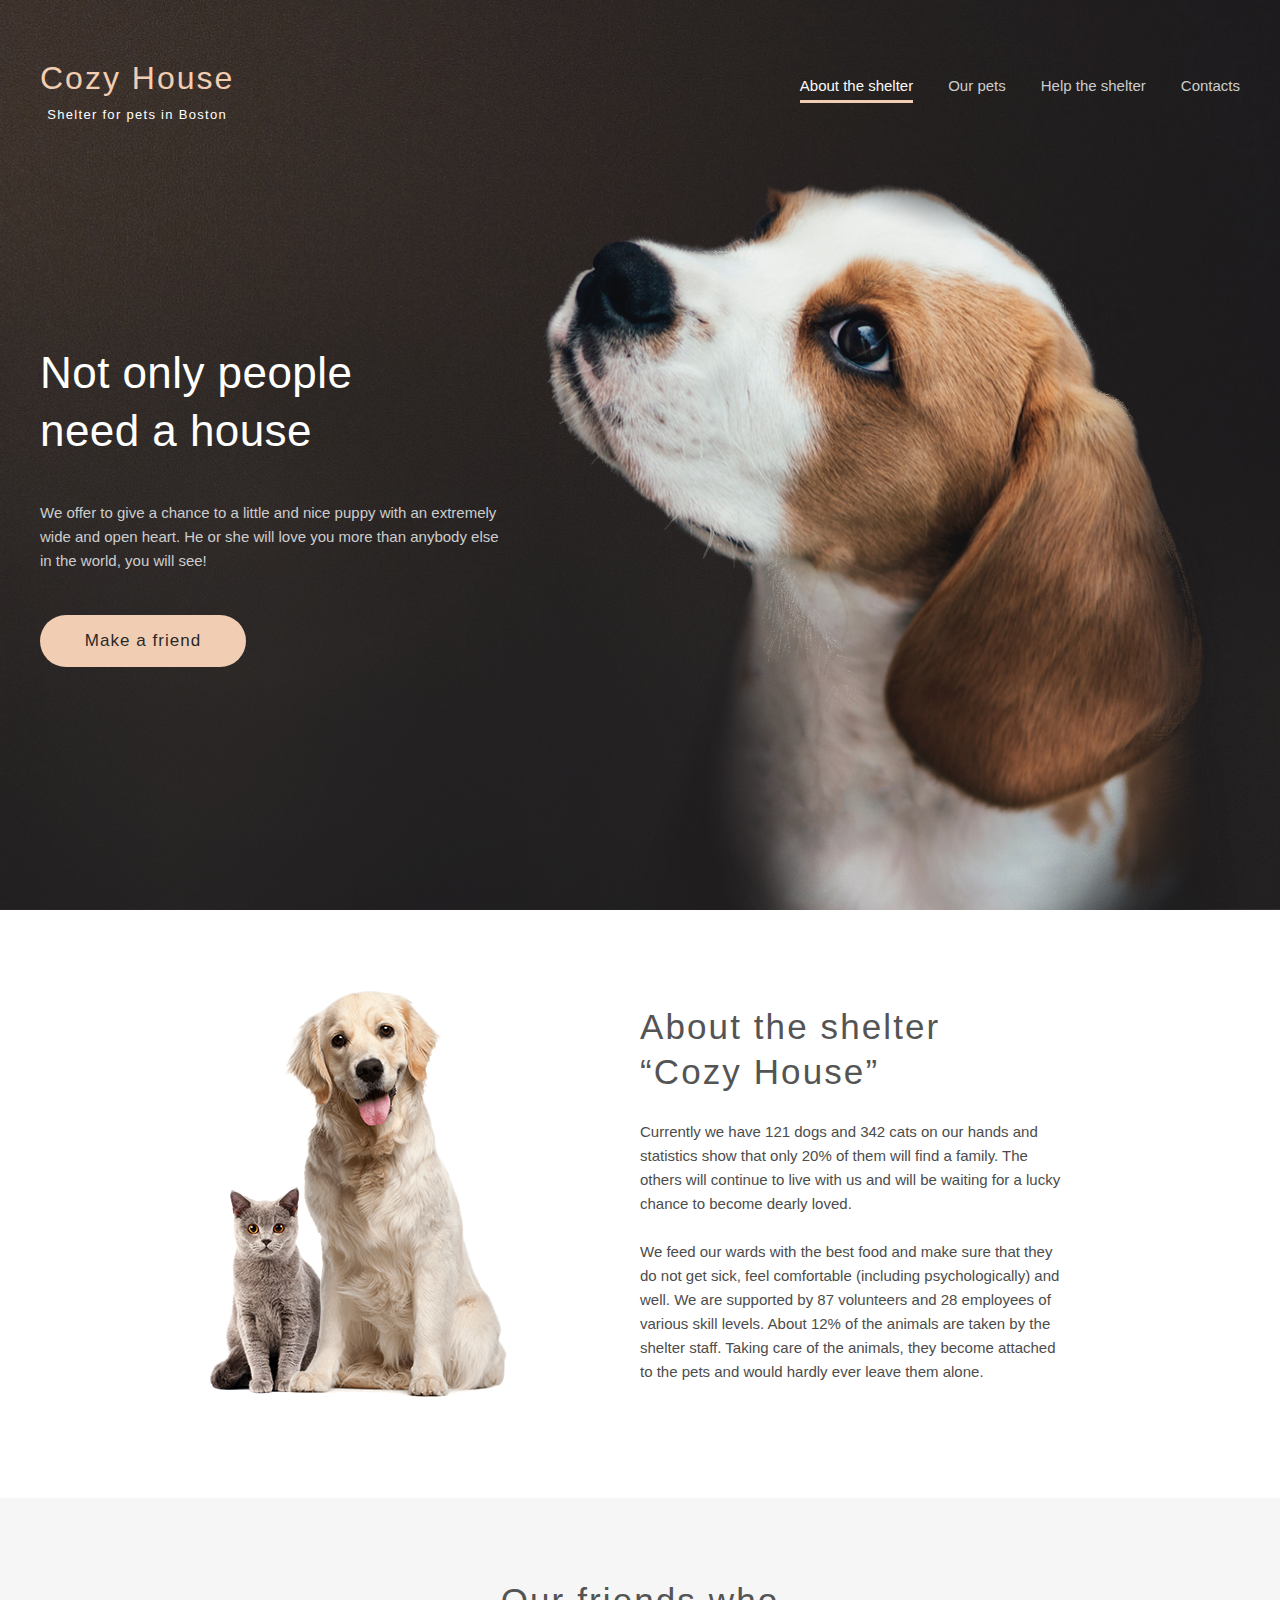
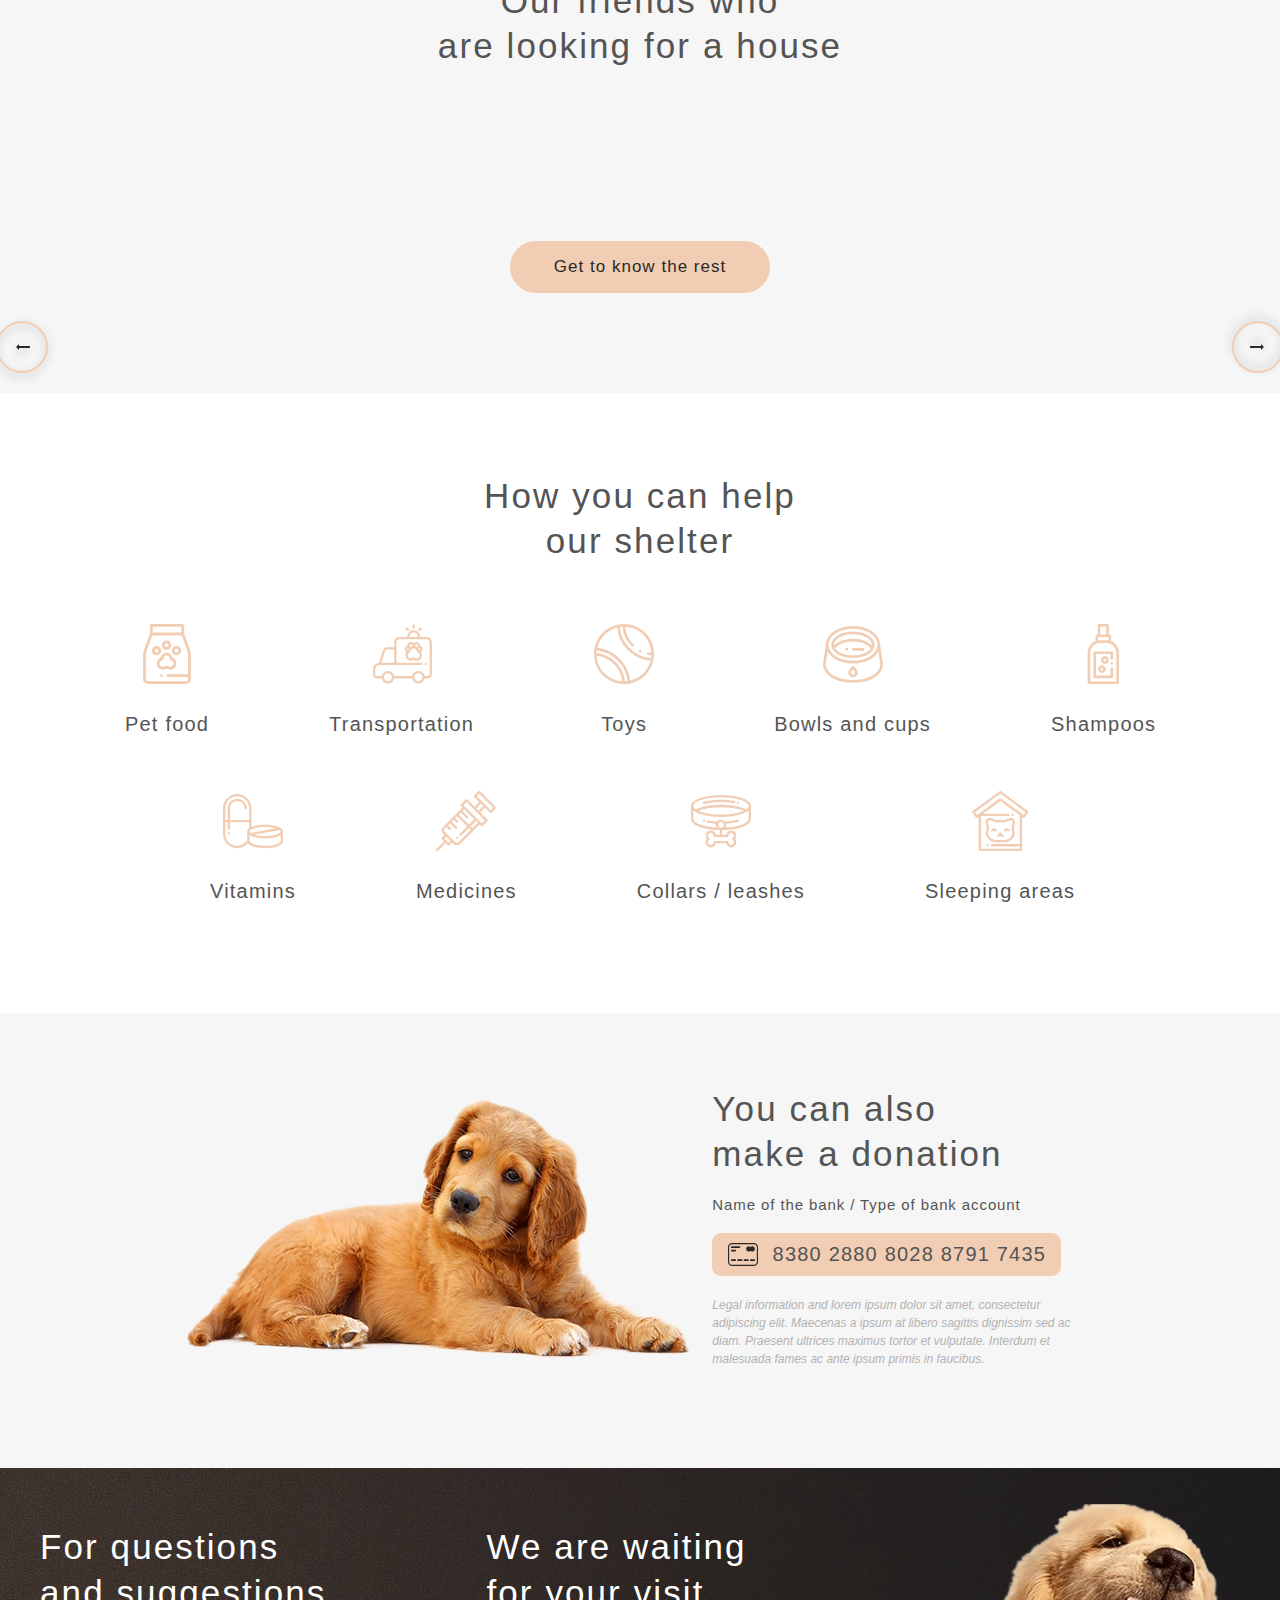
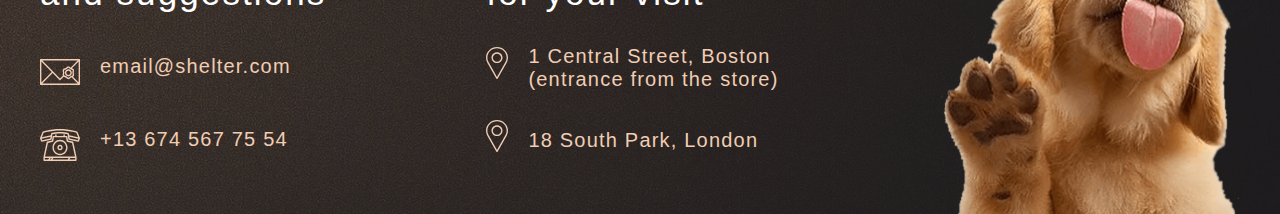
==== commit 65d12234: "feat: add js" ====
--- a/SHELTER/index.html
+++ b/SHELTER/index.html
@@ -9,7 +9,7 @@
     <title>Cozy House</title>
 </head>
 
-<body>
+<body id="body">
 
     <div class="top-wrapper">
         <div class="top-container">
@@ -18,8 +18,34 @@
                     <h1 class="header__title"><a href="./index.html">Cozy House</a></h1>
                     <p class="header__subtitle">Shelter for pets in Boston</p>
                 </div>
+                <button class="burger__btn">
+                    <img width="30" height="22" src="./assets/icons/svg/Burger.svg" alt="menu button">
+                </button>
                 <div class="burger">
-                    <img width="30" height="22" src="./assets/icons/svg/Burger.svg" alt="menu button">
+                    <div class="burger__overlay"></div>
+
+                    <nav class="header__menu--burger">
+                        <div class="burger-wrapper">
+                            <div class="header__logo header__logo--burger">
+                                <h1 class="header__title"><a href="./index.html">Cozy House</a></h1>
+                                <p class="header__subtitle">Shelter for pets in Boston</p>
+                            </div>
+                            <button class="burger__btn">
+                                <img width="30" height="22" src="./assets/icons/svg/Burger.svg" alt="menu button">
+                            </button>
+                        </div>
+
+
+                        <ul class="burger__nav-list">
+                            <li class="header__link-burger"><a href="#" class="header__link header__link--active ">About
+                                    the shelter</a></li>
+                            <li class="header__link-burger"><a href=" ./pages/main/Our-pets.html" class="header__link">
+                                    Our pets</a></li>
+                            <li class="header__link-burger"><a href=" #help" class="header__link">Help the shelter</a>
+                            </li>
+                            <li class="header__link-burger"><a href=" #contacts" class="header__link">Contacts</a></li>
+                        </ul>
+                    </nav>
                 </div>
                 <nav class="header__menu">
                     <a href="#" class="header__link header__link--active">About the shelter</a>
@@ -75,26 +101,77 @@
                     are looking for a house
                 </h3>
                 <div class="pets__slider slider">
-                    <button class="slider__btn-arrow btn-arrow">
+                    <button class="slider__btn-arrow btn-arrow btn-arrow-left">
                         <img class="btn-arrow__img" src="./assets/icons/svg/Arrow.svg" alt="left">
                     </button>
                     <div class="slider__items-container">
-                        <div class="slider__item">
-                            <img src="./assets/images/png/pets-katrine.png" alt="beautiful cat" class="slider__img">
-                            <p class="slider__text">Katrine</p>
-                            <a href="#" class="slider__link btn">Learn more</a>
-
-                        </div>
-                        <div class="slider__item">
-                            <img src="./assets/images/png/pets-jennifer.png" alt="little puppy" class="slider__img">
-                            <p class="slider__text">Jennifer</p>
-                            <a href="#" class="slider__link btn">Learn more</a>
-
-                        </div>
-                        <div class="slider__item">
-                            <img src="./assets/images/png/pets-woody.png" alt="adult dog" class="slider__img">
-                            <p class="slider__text">Woody</p>
-                            <a href="#" class="slider__link btn">Learn more</a>
+                        <div class="slider__line">
+                           
+                            <!-- <div class="items items-left">
+                                <div class="slider__item">
+                                    <img src="./assets/images/png/pets-katrine.png" alt="beautiful cat"
+                                        class="slider__img">
+                                    <p class="slider__text">Katrine</p>
+                                    <a href="#" class="slider__link btn">Learn more</a>
+
+                                </div>
+                                <div class="slider__item">
+                                    <img src="./assets/images/png/pets-jennifer.png" alt="little puppy"
+                                        class="slider__img">
+                                    <p class="slider__text">Jennifer</p>
+                                    <a href="#" class="slider__link btn">Learn more</a>
+
+                                </div>
+                                <div class="slider__item">
+                                    <img src="./assets/images/png/pets-woody.png" alt="adult dog" class="slider__img">
+                                    <p class="slider__text">Woody</p>
+                                    <a href="#" class="slider__link btn">Learn more</a>
+                                </div>
+                            </div>
+                            <div class="items items-active">
+                                <div class="slider__item">
+                                    <img src="./assets/images/png/pets-katrine.png" alt="beautiful cat"
+                                        class="slider__img">
+                                    <p class="slider__text">Katrine</p>
+                                    <a href="#" class="slider__link btn">Learn more</a>
+
+                                </div>
+                                <div class="slider__item">
+                                    <img src="./assets/images/png/pets-jennifer.png" alt="little puppy"
+                                        class="slider__img">
+                                    <p class="slider__text">Jennifer</p>
+                                    <a href="#" class="slider__link btn">Learn more</a>
+
+                                </div>
+                                <div class="slider__item">
+                                    <img src="./assets/images/png/pets-woody.png" alt="adult dog" class="slider__img">
+                                    <p class="slider__text">Woody</p>
+                                    <a href="#" class="slider__link btn">Learn more</a>
+                                </div>
+                            </div>
+                            <div class="items items-right">
+
+                                <div class="slider__item">
+                                    <img src="./assets/images/png/pets-katrine.png" alt="beautiful cat"
+                                        class="slider__img">
+                                    <p class="slider__text">Katrine</p>
+                                    <a href="#" class="slider__link btn">Learn more</a>
+
+                                </div>
+                                <div class="slider__item">
+                                    <img src="./assets/images/png/pets-jennifer.png" alt="little puppy"
+                                        class="slider__img">
+                                    <p class="slider__text">Jennifer</p>
+                                    <a href="#" class="slider__link btn">Learn more</a>
+
+                                </div>
+                                <div class="slider__item">
+                                    <img src="./assets/images/png/pets-woody.png" alt="adult dog" class="slider__img">
+                                    <p class="slider__text">Woody</p>
+                                    <a href="#" class="slider__link btn">Learn more</a>
+                                </div>
+                            </div> -->
+                            
                         </div>
                     </div>
                     <button class="slider__btn-arrow btn-arrow btn-arrow--right">
@@ -117,8 +194,7 @@
                         <p class="help__text">Pet food</p>
                     </li>
                     <li class="help__item">
-                        <img class="help__icon" src="./assets/icons/svg/icon-transportation.svg"
-                            alt="transportation">
+                        <img class="help__icon" src="./assets/icons/svg/icon-transportation.svg" alt="transportation">
                         <p class="help__text">Transportation</p>
                     </li>
                     <li class="help__item">
@@ -126,8 +202,7 @@
                         <p class="help__text">Toys</p>
                     </li>
                     <li class="help__item">
-                        <img class="help__icon" src="./assets/icons/svg/icon-bowls-and-cups.svg"
-                            alt="Bowls and cups">
+                        <img class="help__icon" src="./assets/icons/svg/icon-bowls-and-cups.svg" alt="Bowls and cups">
                         <p class="help__text">Bowls and cups</p>
                     </li>
                     <li class="help__item">
@@ -148,8 +223,7 @@
                         <p class="help__text">Collars / leashes</p>
                     </li>
                     <li class="help__item help__item--new-line">
-                        <img class="help__icon" src="./assets/icons/svg/icon-sleeping-area.svg"
-                            alt="Sleeping areas">
+                        <img class="help__icon" src="./assets/icons/svg/icon-sleeping-area.svg" alt="Sleeping areas">
                         <p class="help__text">Sleeping areas</p>
                     </li>
                 </ul>
@@ -190,11 +264,12 @@
                     </h3>
                     <div class="contacts__container">
                         <img class="contacts__icon" src="./assets/icons/svg/icon-email.svg">
-                        <p class="contacts__text"><a type="email" href="https://mail.google.com/mail/u/0/#inbox">email@shelter.com</a></p>
+                        <p class="contacts__text"><a type="email" href="mailto: abc@example.com">email@shelter.com</a>
+                        </p>
                     </div>
                     <div class="contacts__container">
                         <img class="contacts__icon" src="./assets/icons/svg/icon-phone.svg">
-                        <p class="contacts__text"><a type="phone" href="#"> +13 674 567 75 54</a></p>
+                        <p class="contacts__text"><a type="phone" href="tel:+136745677554"> +13 674 567 75 54</a></p>
 
                     </div>
                 </div>
@@ -207,11 +282,13 @@
                         </h3>
                         <div class="contacts__container locations__container">
                             <img class="locaions__icon" src="./assets/icons/svg/pin.svg">
-                            <p class="locaions__text"><a href="https://www.google.com/maps"> 1 Central Street, Boston <br> (entrance from the store)</a></p>
+                            <p class="locaions__text"><a href="https://www.google.com/maps"> 1 Central Street, Boston
+                                    <br> (entrance from the store)</a></p>
                         </div>
                         <div class="contacts__container locations__container">
                             <img class="locaions__icon" src="./assets/icons/svg/pin.svg">
-                            <p class="locaions__text laaaaaaast"><a href="https://www.google.com/maps">18 South Park, London</a></p>
+                            <p class="locaions__text laaaaaaast"><a href="https://www.google.com/maps">18 South Park,
+                                    London</a></p>
                         </div>
                     </div>
                 </div>
@@ -219,41 +296,45 @@
             </div>
             <img class="footer__picture" src="./assets/images/png/footer-puppy.png" alt="puppy">
     </footer>
-    <section class="modal-pet">
-        <button class="modal-pet__btn-close btn--our-pets">
-            <img class="modal-pet__close-icon" src="./assets/icons/svg/modal_close_button.svg"
-                alt="close modal window button">
-        </button>
-        <div class="modal-pet__window">
-            <img class="modal-pet__picture" src="./assets/images/jpg/pets-jennifer.jpg" alt="Jennifer Dog Labrador">
-            <div class="modal-pet__content">
-                <h3 class="modal-pet__title">Jennifer</h3>
-                <p class="modal-pet__subtitle">Dog - Labrador</p>
-                <p class="modal-pet__text">
-                    Jennifer is a sweet 2 months old Labrador that<br>
-                    is patiently waiting to find a new forever<br>
-                    home. This girl really enjoys being able to go<br>
-                    outside to run and play, but won't hesitate to<br>
-                    play up a storm in the house if she has all of<br>
-                    her favorite toys.
-                </p>
-                <ul class="modal-pet__list">
-                    <li class="modal-pet__item">Age: <span class="modal-pet__item-description">2 months</span></li>
-                    
-                    <li class="modal-pet__item">Inoculations: <span class="modal-pet__item-description">none</span></li>
-                    
-                    <li class="modal-pet__item">Diseases: <span class="modal-pet__item-description">none</span></li>
-                    
-                    <li class="modal-pet__item">Parasites: <span class="modal-pet__item-description">none</span></li>
-                    
-
-                </ul>
-            </div>
-
+    <div class="modal-overlay">
+        <div class="modal-pet">
+            <button class="modal-pet__btn-close btn--our-pets">
+                <img class="modal-pet__close-icon" src="./assets/icons/svg/modal_close_button.svg"
+                    alt="close modal window button">
+            </button>
+            <div class="modal-pet__window">
+                <img class="modal-pet__picture" src="./assets/images/jpg/pets-jennifer.jpg" alt="Jennifer Dog Labrador">
+                <div class="modal-pet__content">
+                    <h3 class="modal-pet__title">Jennifer</h3>
+                    <p class="modal-pet__subtitle">Dog - Labrador</p>
+                    <p class="modal-pet__text">
+                        Jennifer is a sweet 2 months old Labrador that<br>
+                        is patiently waiting to find a new forever<br>
+                        home. This girl really enjoys being able to go<br>
+                        outside to run and play, but won't hesitate to<br>
+                        play up a storm in the house if she has all of<br>
+                        her favorite toys.
+                    </p>
+                    <ul class="modal-pet__list">
+                        <li class="modal-pet__item">Age: <span class="modal-pet__item-description">2 months</span></li>
+
+                        <li class="modal-pet__item">Inoculations: <span class="modal-pet__item-description">none</span>
+                        </li>
+
+                        <li class="modal-pet__item">Diseases: <span class="modal-pet__item-description">none</span></li>
+
+                        <li class="modal-pet__item">Parasites: <span class="modal-pet__item-description">none</span>
+                        </li>
+
+
+                    </ul>
+                </div>
+
+            </div>
         </div>
 
-    </section>
-
+    </div>
+    <script type="module" src="./script.js"></script>
 </body>
 
 </html>--- a/SHELTER/pages/main/scss/main.css
+++ b/SHELTER/pages/main/scss/main.css
@@ -550,7 +550,126 @@
 }
 
 .header .burger {
+  margin-left: 40px;
+  margin-top: 24px;
   display: none;
+  -webkit-box-pack: end;
+      -ms-flex-pack: end;
+          justify-content: flex-end;
+  -webkit-box-align: center;
+      -ms-flex-align: center;
+          align-items: center;
+  padding: 0 10px;
+}
+
+.header .burger .burger-wrapper {
+  display: -webkit-box;
+  display: -ms-flexbox;
+  display: flex;
+  -webkit-box-pack: start;
+      -ms-flex-pack: start;
+          justify-content: flex-start;
+}
+
+.header .burger .burger__btn {
+  margin-top: 33px;
+  margin-left: 30px;
+  cursor: pointer;
+}
+
+.header .burger__overlay {
+  display: none;
+  position: fixed;
+  top: 0;
+  left: 0;
+  width: 100%;
+  height: 100%;
+  background-color: rgba(45, 45, 45, 0.6);
+}
+
+.header .burger .header__menu--burger {
+  display: -webkit-box;
+  display: -ms-flexbox;
+  display: flex;
+  -webkit-box-orient: vertical;
+  -webkit-box-direction: normal;
+      -ms-flex-direction: column;
+          flex-direction: column;
+  position: fixed;
+  top: 0;
+  width: 320px;
+  height: 100vh;
+  padding: 10px 10px;
+  background-color: #292929;
+  -webkit-transform: translateX(100%);
+          transform: translateX(100%);
+  -webkit-transition: -webkit-transform 0.5s;
+  transition: -webkit-transform 0.5s;
+  transition: transform 0.5s;
+  transition: transform 0.5s, -webkit-transform 0.5s;
+  overflow: hidden;
+}
+
+.header .burger .active {
+  -webkit-transform: translateX(0);
+          transform: translateX(0);
+}
+
+.header .burger .header__logo--burger {
+  display: -webkit-box;
+  display: -ms-flexbox;
+  display: flex;
+  -webkit-box-orient: vertical;
+  -webkit-box-direction: normal;
+      -ms-flex-direction: column;
+          flex-direction: column;
+  -webkit-box-pack: start;
+      -ms-flex-pack: start;
+          justify-content: flex-start;
+}
+
+.header .burger .header__logo--burger h1 {
+  -ms-flex-item-align: start;
+      align-self: flex-start;
+}
+
+.header .burger .header__logo--burger p {
+  -ms-flex-item-align: start;
+      align-self: flex-start;
+}
+
+.header .burger .burger__nav-list {
+  -webkit-box-orient: vertical;
+  -webkit-box-direction: normal;
+      -ms-flex-direction: column;
+          flex-direction: column;
+  -webkit-box-pack: center;
+      -ms-flex-pack: center;
+          justify-content: center;
+  gap: 40px;
+}
+
+.header .burger .header__link-burger {
+  display: -webkit-box;
+  display: -ms-flexbox;
+  display: flex;
+  list-style: none;
+  margin-top: 36px;
+  -webkit-box-pack: center;
+      -ms-flex-pack: center;
+          justify-content: center;
+}
+
+.header .burger .header__link-burger a {
+  font-family: Arial, serif;
+  font-size: 32px;
+  line-height: 160%;
+  font-weight: 400;
+  letter-spacing: normal;
+  font-style: normal;
+  color: #fafafa;
+  display: inline-block;
+  text-decoration: none;
 }
 
 .header__title {
@@ -571,6 +690,67 @@
   line-height: 15px;
   letter-spacing: 0.1em;
   color: #FFFFFF;
+  text-align: center;
+}
+
+.header__menu {
+  display: -webkit-box;
+  display: -ms-flexbox;
+  display: flex;
+  margin-top: 18px;
+  text-align: center;
+  font-family: 'Arial';
+  font-style: normal;
+  font-weight: 400;
+  font-size: 15px;
+  line-height: 160%;
+  color: #CDCDCD;
+}
+
+.header__menu :last-child {
+  margin-right: 0;
+}
+
+.header__link {
+  display: block;
+  margin-right: 35px;
+  padding-bottom: 1px;
+}
+
+.header__link--active {
+  color: #FAFAFA;
+  border-bottom: 3px #F1CDB3 solid;
+}
+
+.header__link:hover {
+  color: #FAFAFA;
+}
+
+.header .burger__btn {
+  display: none;
+  margin-top: 30px;
+  margin-right: 30px;
+  cursor: pointer;
+}
+
+.header__title {
+  color: #F1CDB3;
+  font-style: normal;
+  font-weight: 400;
+  font-size: 32px;
+  line-height: 110%;
+  margin-bottom: 10px;
+  letter-spacing: 2px;
+}
+
+.header__subtitle {
+  font-family: Arial, serif;
+  font-style: normal;
+  font-weight: 400;
+  font-size: 13px;
+  line-height: 15px;
+  letter-spacing: 0.1em;
+  color: #FFFFFF;
 }
 
 .header__menu {
@@ -664,22 +844,140 @@
 }
 
 @media (max-width: 767.98px) {
-  .header {
-    width: auto;
+  .header .burger__btn {
+    display: initial;
+    cursor: pointer;
+  }
+  .header .burger {
+    position: absolute;
+    margin-left: 40px;
+    margin-top: 24px;
+    display: -webkit-box;
+    display: -ms-flexbox;
+    display: flex;
+    -webkit-box-pack: end;
+        -ms-flex-pack: end;
+            justify-content: flex-end;
+    -webkit-box-align: center;
+        -ms-flex-align: center;
+            align-items: center;
+    padding: 0 10px;
+  }
+  .header .burger .burger-wrapper {
     display: -webkit-box;
     display: -ms-flexbox;
     display: flex;
     -webkit-box-pack: start;
         -ms-flex-pack: start;
             justify-content: flex-start;
-    -webkit-box-align: center;
-        -ms-flex-align: center;
-            align-items: center;
-  }
-  .header .burger {
-    display: initial;
-    margin-left: 40px;
-    margin-top: 24px;
+  }
+  .header .burger .burger__btn {
+    margin-top: 33px;
+    margin-left: 30px;
+    cursor: pointer;
+    -webkit-transition: -webkit-transform 0.9s;
+    transition: -webkit-transform 0.9s;
+    transition: transform 0.9s;
+    transition: transform 0.9s, -webkit-transform 0.9s;
+  }
+  .header .burger__overlay {
+    display: none;
+    position: fixed;
+    top: 0;
+    left: 0;
+    width: 100%;
+    height: 100%;
+    background-color: rgba(45, 45, 45, 0.6);
+  }
+  .header .burger .header__menu--burger {
+    display: -webkit-box;
+    display: -ms-flexbox;
+    display: flex;
+    -webkit-box-orient: vertical;
+    -webkit-box-direction: normal;
+        -ms-flex-direction: column;
+            flex-direction: column;
+    position: fixed;
+    top: 0;
+    right: 0;
+    width: 320px;
+    height: 100vh;
+    padding: 10px 10px;
+    background-color: #292929;
+    -webkit-transition: -webkit-transform 0.9s;
+    transition: -webkit-transform 0.9s;
+    transition: transform 0.9s;
+    transition: transform 0.9s, -webkit-transform 0.9s;
+  }
+  .header .burger .burger-ourpets {
+    background-color: #FFFFFF;
+  }
+  .header .burger .burger-ourpets .burger__nav-list li a {
+    color: #545454;
+  }
+  .header .burger .active {
+    -webkit-transform: translateX(0);
+            transform: translateX(0);
+  }
+  .header .burger .btn-burger-active {
+    -webkit-transform: rotate(90deg);
+            transform: rotate(90deg);
+  }
+  .header .burger .header__logo--burger {
+    display: -webkit-box;
+    display: -ms-flexbox;
+    display: flex;
+    -webkit-box-orient: vertical;
+    -webkit-box-direction: normal;
+        -ms-flex-direction: column;
+            flex-direction: column;
+    -webkit-box-pack: start;
+        -ms-flex-pack: start;
+            justify-content: flex-start;
+  }
+  .header .burger .header__logo--burger h1 {
+    -ms-flex-item-align: start;
+        align-self: flex-start;
+  }
+  .header .burger .header__logo--burger p {
+    -ms-flex-item-align: start;
+        align-self: flex-start;
+  }
+  .header .burger .burger__nav-list {
+    -webkit-box-orient: vertical;
+    -webkit-box-direction: normal;
+        -ms-flex-direction: column;
+            flex-direction: column;
+    -webkit-box-pack: center;
+        -ms-flex-pack: center;
+            justify-content: center;
+    gap: 40px;
+  }
+  .header .burger .header__link-burger {
+    display: -webkit-box;
+    display: -ms-flexbox;
+    display: flex;
+    list-style: none;
+    margin-top: 36px;
+    -webkit-box-pack: center;
+        -ms-flex-pack: center;
+            justify-content: center;
+  }
+  .header .burger .header__link-burger a {
+    font-family: Arial, serif;
+    font-size: 32px;
+    line-height: 160%;
+    font-weight: 400;
+    letter-spacing: normal;
+    font-style: normal;
+    color: #fafafa;
+    display: inline-block;
+    text-decoration: none;
+  }
+  .header .run {
+    display: -webkit-box;
+    display: -ms-flexbox;
+    display: flex;
   }
   .header__title {
     color: #F1CDB3;
@@ -729,7 +1027,7 @@
 }
 
 .footer {
-  padding-top: 56px;
+  padding-top: 36px;
   background-image: url(../../../assets/images/png/start-screen-background.png);
 }
 
@@ -744,7 +1042,7 @@
 }
 
 .footer .contacts__wrapper {
-  margin-right: 180px;
+  margin-right: 160px;
 }
 
 .footer .location__wrapper {
@@ -758,18 +1056,19 @@
   -webkit-box-pack: start;
       -ms-flex-pack: start;
           justify-content: flex-start;
+  margin-top: 20px;
 }
 
 .footer .contacts__container {
-  display: -webkit-box;
-  display: -ms-flexbox;
-  display: flex;
-  -webkit-box-pack: justify;
-      -ms-flex-pack: justify;
-          justify-content: space-between;
+  display: -ms-grid;
+  display: grid;
+  -ms-grid-columns: 40px 1fr;
+      grid-template-columns: 40px 1fr;
   -webkit-box-align: center;
       -ms-flex-align: center;
           align-items: center;
+  -webkit-column-gap: 20px;
+          column-gap: 20px;
 }
 
 .footer__picture {
@@ -781,7 +1080,7 @@
   font-weight: 400;
   font-size: 35px;
   line-height: 130%;
-  letter-spacing: 0.01em;
+  letter-spacing: 0.06em;
   color: #FFFFFF;
   margin-bottom: 20px;
 }
@@ -800,11 +1099,10 @@
   line-height: 115%;
   letter-spacing: 0.06em;
   color: #F1CDB3;
-  margin-bottom: 40px;
+  margin-bottom: 30px;
 }
 
 .locaions__title {
-  margin-top: 10px;
   font-style: normal;
   font-weight: 400;
   font-size: 35px;
@@ -835,15 +1133,6 @@
   display: -webkit-box;
   display: -ms-flexbox;
   display: flex;
-  -webkit-box-pack: center;
-      -ms-flex-pack: center;
-          justify-content: center;
-  justify-content: center;
-  -ms-flex-item-align: center;
-      align-self: center;
-  -webkit-box-align: center;
-      -ms-flex-align: center;
-          align-items: center;
   margin-top: 10px;
   font-style: normal;
   font-weight: 400;
@@ -851,7 +1140,21 @@
   line-height: 115%;
   letter-spacing: 0.06em;
   color: #F1CDB3;
-  margin-bottom: 40px;
+  margin-bottom: 0px;
+}
+
+.locaions .locations__container {
+  display: -ms-grid;
+  display: grid;
+  -ms-grid-columns: 22px 1fr;
+      grid-template-columns: 22px 1fr;
+  -webkit-column-gap: 20px;
+          column-gap: 20px;
+}
+
+.locaions .locations__container :first-child {
+  margin-top: 10px;
+  margin-bottom: 18px;
 }
 
 @media (max-width: 1279.98px) {
@@ -860,7 +1163,7 @@
     background-image: url(../../../assets/images/png/start-screen-gradient-background.png);
   }
   .footer__content {
-    padding: 30px 64px 0px 64px;
+    padding: 10px 64px 0px 64px;
     display: -webkit-box;
     display: -ms-flexbox;
     display: flex;
@@ -973,6 +1276,10 @@
     color: #F1CDB3;
     margin-bottom: 30px;
   }
+  .locaions .locations__container :first-child {
+    margin-top: 0px;
+    margin-bottom: 0px;
+  }
   .laaaaaaast {
     margin-right: 30px;
   }
@@ -983,7 +1290,7 @@
     width: 320px;
     padding-top: 0px;
     background-image: url(../../../assets/images/png/start-screen-gradient-background.png);
-    padding-top: 30px;
+    padding-top: 10px;
   }
   .footer__content {
     padding: 0px;
@@ -1066,52 +1373,25 @@
     line-height: 130%;
     letter-spacing: 0.06em;
     color: #FFFFFF;
-    margin-bottom: 20px;
-    margin-left: 30px;
+    margin-bottom: 30px;
   }
   .locaions__title br {
     display: none;
   }
-  .locaions__icon {
-    margin-right: 0px;
-    display: inline;
-    -webkit-box-pack: center;
-        -ms-flex-pack: center;
-            justify-content: center;
-    -ms-flex-item-align: center;
-        -ms-grid-row-align: center;
-        align-self: center;
-    -webkit-box-align: center;
-        -ms-flex-align: center;
-            align-items: center;
-    margin-bottom: 10px;
-    text-align: center;
-  }
   .locaions__text {
-    display: -webkit-box;
-    display: -ms-flexbox;
-    display: flex;
-    margin-left: -20px;
-    -webkit-box-pack: center;
-        -ms-flex-pack: center;
-            justify-content: center;
-    -ms-flex-item-align: center;
-        align-self: center;
-    -webkit-box-align: center;
-        -ms-flex-align: center;
-            align-items: center;
-    margin-top: 10px;
     font-style: normal;
     font-weight: 400;
     font-size: 20px;
     line-height: 115%;
     letter-spacing: 0.06em;
     color: #F1CDB3;
-    margin-bottom: 30px;
   }
   .locaions .locations__container {
     margin-left: 10px;
-    margin-top: 10px;
+    display: -ms-grid;
+    display: grid;
+    -webkit-column-gap: 3px;
+            column-gap: 3px;
   }
   .laaaaaaast {
     margin-right: 0px;
@@ -1127,6 +1407,10 @@
   font-weight: 400;
   font-size: 20px;
   line-height: 23px;
+}
+
+.lock {
+  overflow: hidden;
 }
 
 .body-wrapper {
@@ -1279,7 +1563,7 @@
 }
 
 .pets__btn {
-  width: 250px;
+  width: 260px;
   margin: 0 auto;
 }
 
@@ -1311,10 +1595,35 @@
   display: -webkit-box;
   display: -ms-flexbox;
   display: flex;
-}
-
-.slider__items-container :last-child {
+  overflow: hidden;
+  -webkit-box-pack: justify;
+      -ms-flex-pack: justify;
+          justify-content: space-between;
+  -webkit-box-align: center;
+      -ms-flex-align: center;
+          align-items: center;
+  width: 1080px;
+}
+
+.slider__items-container .slider__line {
+  display: -webkit-box;
+  display: -ms-flexbox;
+  display: flex;
+  position: relative;
+  left: -1080px;
+  -webkit-transition: all ease 1s;
+  transition: all ease 1s;
+}
+
+.slider__items-container .slider__line :last-child {
   margin-right: 0;
+}
+
+.slider__items-container .slider__line .items {
+  width: 990px;
+  display: -webkit-box;
+  display: -ms-flexbox;
+  display: flex;
 }
 
 .slider__item {
@@ -1363,11 +1672,12 @@
   background-color: #FAFAFA;
   border: 2px solid #FDDCC4;
   color: #292929;
+  width: 187px;
 }
 
 .help {
   background-color: #FFFFFF;
-  padding-bottom: 85px;
+  padding-bottom: 55px;
 }
 
 .help__title {
@@ -1382,38 +1692,26 @@
 }
 
 .help__list {
-  display: -ms-grid;
-  display: grid;
-  -ms-grid-columns: 1fr 1fr 1fr 1fr 1fr;
-      grid-template-columns: 1fr 1fr 1fr 1fr 1fr;
-  grid-row-gap: 55px;
-}
-
-.help__list :first-child {
-  margin-left: 50px;
-}
-
-.help__item {
-  text-align: center;
-  margin-right: 50px;
-}
-
-.help__item--new-line {
-  margin-right: 0;
-  margin-left: 100px;
-}
-
-.help__icon {
+  margin-left: 125px;
   display: -webkit-box;
   display: -ms-flexbox;
   display: flex;
-  -webkit-box-pack: center;
-      -ms-flex-pack: center;
-          justify-content: center;
-  -webkit-box-align: center;
-      -ms-flex-align: center;
-          align-items: center;
-  margin-bottom: 30px;
+  -ms-flex-wrap: wrap;
+      flex-wrap: wrap;
+}
+
+.help__item {
+  text-align: center;
+  margin-right: 120px;
+  margin-bottom: 55px;
+}
+
+.help__item:nth-child(6) {
+  margin-left: 85px;
+}
+
+.help__icon {
+  margin-bottom: 24px;
   width: 60px;
   height: 60px;
   text-align: center;
@@ -1444,13 +1742,14 @@
 
 .donation__picture {
   margin-top: 35px;
-  margin-right: 30px;
+  margin-right: 20px;
   -ms-flex-item-align: start;
       -ms-grid-row-align: start;
       align-self: start;
 }
 
 .donation__title {
+  margin-right: 90px;
   margin-top: 23px;
   font-style: normal;
   font-weight: 400;
@@ -1517,6 +1816,7 @@
 }
 
 .header--our-pets {
+  z-index: 1;
   padding: 10px 40px;
   padding-bottom: 30px;
   background: #FFFFFF;
@@ -1554,6 +1854,25 @@
   -webkit-box-pack: center;
       -ms-flex-pack: center;
           justify-content: center;
+  width: 1080px;
+  overflow: hidden;
+}
+
+.slider__line--ourpets {
+  display: -webkit-box;
+  display: -ms-flexbox;
+  display: flex;
+  position: relative;
+  left: -490px;
+  -webkit-transition: all ease 1s;
+  transition: all ease 1s;
+}
+
+.slider__line--ourpets .items--outpets {
+  display: -ms-grid;
+  display: grid;
+  -ms-grid-columns: 1fr 1fr 1fr 1fr;
+      grid-template-columns: 1fr 1fr 1fr 1fr;
 }
 
 .slider__item--our-pets {
@@ -1610,10 +1929,47 @@
   border-radius: 100px;
 }
 
+.modal-overlay {
+  display: none;
+  -webkit-box-align: center;
+      -ms-flex-align: center;
+          align-items: center;
+  -webkit-box-pack: center;
+      -ms-flex-pack: center;
+          justify-content: center;
+  z-index: 5;
+  position: fixed;
+  top: 0;
+  left: 0;
+  width: 100%;
+  height: 100%;
+  background-color: rgba(40, 40, 40, 0.5);
+}
+
 .modal-pet {
-  display: none;
   position: relative;
   background: #FAFAFA;
+  width: 900px;
+  min-height: 120px;
+  max-height: 100%;
+  border-radius: 9px;
+  z-index: 6;
+  -webkit-animation: open 0.5s ease-in-out;
+          animation: open 0.5s ease-in-out;
+}
+
+.modal-pet__btn-close {
+  position: absolute;
+  width: 52px;
+  height: 52px;
+  top: -52px;
+  right: -42px;
+  cursor: pointer;
+  overflow: hidden;
+}
+
+.modal-pet__btn-close :hover {
+  background-color: #F1CDB3;
 }
 
 .modal-pet__window {
@@ -1626,6 +1982,11 @@
   -webkit-box-align: center;
       -ms-flex-align: center;
           align-items: center;
+}
+
+.modal-pet__picture {
+  width: 500px;
+  height: 500px;
 }
 
 .modal-pet__title {
@@ -1921,17 +2282,31 @@
     cursor: pointer;
   }
   .slider__items-container {
-    display: -ms-grid;
-    display: grid;
-    -ms-grid-columns: 1fr 1fr;
-        grid-template-columns: 1fr 1fr;
-    grid-column-gap: 40px;
-  }
-  .slider__items-container :last-child {
-    margin: 0;
-  }
-  .slider__items-container :first-child {
-    margin: 0;
+    width: 530px;
+  }
+  .slider__items-container .slider__line {
+    display: -webkit-box;
+    display: -ms-flexbox;
+    display: flex;
+    -webkit-box-pack: center;
+        -ms-flex-pack: center;
+            justify-content: center;
+    position: relative;
+    left: -550px;
+    -webkit-transition: all ease 1s;
+    transition: all ease 1s;
+  }
+  .slider__items-container .slider__line :last-child {
+    margin-right: 0;
+  }
+  .slider__items-container .slider__line .items {
+    width: 580px;
+    display: -webkit-box;
+    display: -ms-flexbox;
+    display: flex;
+  }
+  .slider__items-container .slider__line .items :last-child {
+    display: none;
   }
   .slider__item {
     margin: 0;
@@ -1996,6 +2371,9 @@
   }
   .help__item--new-line {
     margin-right: 0;
+    margin-left: 0px;
+  }
+  .help__item:nth-child(6) {
     margin-left: 0px;
   }
   .help__icon {
@@ -2020,7 +2398,7 @@
     color: #545454;
   }
   .donation {
-    padding-top: 60px;
+    padding-top: 0px;
     background-color: #F6F6F6;
     display: -webkit-box;
     display: -ms-flexbox;
@@ -2047,10 +2425,10 @@
     margin-bottom: 100px;
   }
   .donation__content {
-    margin-right: 20px;
+    margin-right: 0px;
   }
   .donation__title {
-    margin-top: 23px;
+    margin-top: 30px;
     font-style: normal;
     font-weight: 400;
     font-size: 35px;
@@ -2063,7 +2441,7 @@
             align-items: center;
     letter-spacing: 0.06em;
     color: #545454;
-    margin-bottom: 20px;
+    margin-bottom: 15px;
   }
   .donation__subtitle {
     font-weight: 400;
@@ -2494,6 +2872,7 @@
     margin-bottom: 42px;
     -ms-flex-pack: distribute;
         justify-content: space-around;
+    width: 270px;
   }
   .slider .btn-arrow {
     margin: 0;
@@ -2544,15 +2923,34 @@
     cursor: pointer;
   }
   .slider__items-container {
-    display: -ms-grid;
-    display: grid;
-    -ms-grid-columns: 1fr;
-        grid-template-columns: 1fr;
-    grid-column-gap: 40px;
     -webkit-box-ordinal-group: 1;
         -ms-flex-order: 0;
             order: 0;
-    margin-bottom: 20px;
+    width: 270px;
+  }
+  .slider__items-container .slider__line {
+    display: -webkit-box;
+    display: -ms-flexbox;
+    display: flex;
+    -webkit-box-pack: center;
+        -ms-flex-pack: center;
+            justify-content: center;
+    position: relative;
+    left: -270px;
+    -webkit-transition: all ease 1s;
+    transition: all ease 1s;
+  }
+  .slider__items-container .slider__line :last-child {
+    margin-right: 0;
+  }
+  .slider__items-container .slider__line .items {
+    width: 270px;
+    display: -webkit-box;
+    display: -ms-flexbox;
+    display: flex;
+  }
+  .slider__items-container .slider__line .items :last-child {
+    display: none;
   }
   .slider__items-container :last-child {
     margin: 0;
@@ -2624,6 +3022,7 @@
   .help__item {
     text-align: center;
     margin-right: 0px;
+    margin-bottom: 0px;
   }
   .help__item--new-line {
     margin-right: 0;
@@ -2746,10 +3145,10 @@
   }
   .header--our-pets {
     position: fixed;
-    padding: 10px 30px;
+    padding: 10px 10px;
     padding-bottom: 30px;
     background: #ffffff;
-    width: 768px;
+    width: 320px;
   }
   .header__title--our-pets {
     color: #545454;
@@ -2764,8 +3163,8 @@
     color: #292929;
   }
   .pets--our-pets {
-    padding-top: 200px;
-    padding-bottom: 75px;
+    padding-top: 160px;
+    padding-bottom: 45px;
     margin: 0;
   }
   .pets--our-pets .pets__content {
@@ -2775,19 +3174,130 @@
   .pets--our-pets .pets__title {
     padding: 0;
     margin: 0;
+    padding-bottom: 40px;
   }
   .slider--our-pets {
-    margin-top: 30px;
-    display: -ms-grid;
-    display: grid;
-    -ms-grid-columns: 1fr 1fr;
-        grid-template-columns: 1fr 1fr;
-    grid-column-gap: 40px;
-    grid-row-gap: 30px;
+    display: -webkit-box;
+    display: -ms-flexbox;
+    display: flex;
+    -ms-flex-wrap: wrap;
+        flex-wrap: wrap;
+    margin: 0;
+    padding: 0;
+    -webkit-box-align: center;
+        -ms-flex-align: center;
+            align-items: center;
+    margin-bottom: 42px;
+    -ms-flex-pack: distribute;
+        justify-content: space-around;
+  }
+  .slider--our-pets .btn-arrow {
+    margin: 0;
+    -webkit-box-ordinal-group: 2;
+        -ms-flex-order: 1;
+            order: 1;
+    width: 52px;
+    height: 52px;
+    border: 2px solid #F1CDB3;
+    -webkit-box-sizing: border-box;
+            box-sizing: border-box;
+    -webkit-filter: drop-shadow(0px 4px 4px rgba(0, 0, 0, 0.25));
+            filter: drop-shadow(0px 4px 4px rgba(0, 0, 0, 0.25));
+    border-radius: 100px;
+    display: -webkit-box;
+    display: -ms-flexbox;
+    display: flex;
     -webkit-box-pack: center;
         -ms-flex-pack: center;
             justify-content: center;
-    margin-bottom: 40px;
+    -webkit-box-align: center;
+        -ms-flex-align: center;
+            align-items: center;
+    position: static;
+    justify-self: center;
+    margin-left: 30px;
+  }
+  .slider--our-pets .btn-arrow__img {
+    position: absolute;
+    left: 36.54%;
+    right: 36.54%;
+    top: 44.23%;
+    bottom: 44.23%;
+  }
+  .slider--our-pets .btn-arrow--right {
+    -webkit-transform: rotate(180deg);
+            transform: rotate(180deg);
+    margin: 0;
+    -ms-grid-column-align: end;
+        justify-self: end;
+    -webkit-box-ordinal-group: 3;
+        -ms-flex-order: 2;
+            order: 2;
+    margin-right: 30px;
+  }
+  .slider--our-pets .btn-arrow:hover {
+    background-color: #FDDCC4;
+    cursor: pointer;
+  }
+  .slider--our-pets__items-container {
+    display: -ms-grid;
+    display: grid;
+    -ms-grid-columns: 1fr;
+        grid-template-columns: 1fr;
+    grid-column-gap: 40px;
+    -webkit-box-ordinal-group: 1;
+        -ms-flex-order: 0;
+            order: 0;
+    margin-bottom: 20px;
+  }
+  .slider--our-pets__items-container :last-child {
+    margin: 0;
+  }
+  .slider--our-pets__items-container :first-child {
+    margin: 0;
+  }
+  .slider--our-pets__items-container :nth-child(2) {
+    display: none;
+  }
+  .slider--our-pets__item {
+    margin: 0;
+    width: 270px;
+    height: 435px;
+    background-color: #FAFAFA;
+    padding-bottom: 30px;
+    border-radius: 9px 9px 0px 0px;
+  }
+  .slider--our-pets__item:hover {
+    -webkit-box-shadow: 0px 2px 35px 14px rgba(13, 13, 13, 0.04);
+            box-shadow: 0px 2px 35px 14px rgba(13, 13, 13, 0.04);
+    background-color: #FFFFFF;
+    cursor: pointer;
+  }
+  .slider--our-pets__item:nth-child(3) {
+    display: none;
+  }
+  .slider--our-pets__text {
+    font-weight: 400;
+    font-size: 20px;
+    line-height: 23px;
+    letter-spacing: 0.06em;
+    color: #545454;
+    margin: 0;
+  }
+  .slider--our-pets__link {
+    background-color: #FAFAFA;
+    border: 2px solid #FDDCC4;
+    color: #292929;
+    width: 190px;
+  }
+  .slider__item--our-pets:nth-child(4) {
+    display: none;
+  }
+  .slider__item--our-pets:nth-child(5) {
+    display: none;
+  }
+  .slider__item--our-pets:nth-child(6) {
+    display: none;
   }
   .slider__item--our-pets:nth-child(3) {
     display: -webkit-box;
@@ -2808,7 +3318,7 @@
     margin-bottom: 30px;
   }
   .slider__paginator {
-    margin-left: 20px;
+    margin-left: 10px;
     display: -webkit-box;
     display: -ms-flexbox;
     display: flex;
@@ -2824,12 +3334,12 @@
     border-radius: 100px;
     -webkit-filter: none;
             filter: none;
-    margin-right: 20px;
+    margin-right: 10px;
   }
   .btn--our-pets__active {
     -webkit-filter: none;
             filter: none;
-    margin-right: 20px;
+    margin-right: 10px;
   }
   .disabled {
     border: 2px solid #CDCDCD;
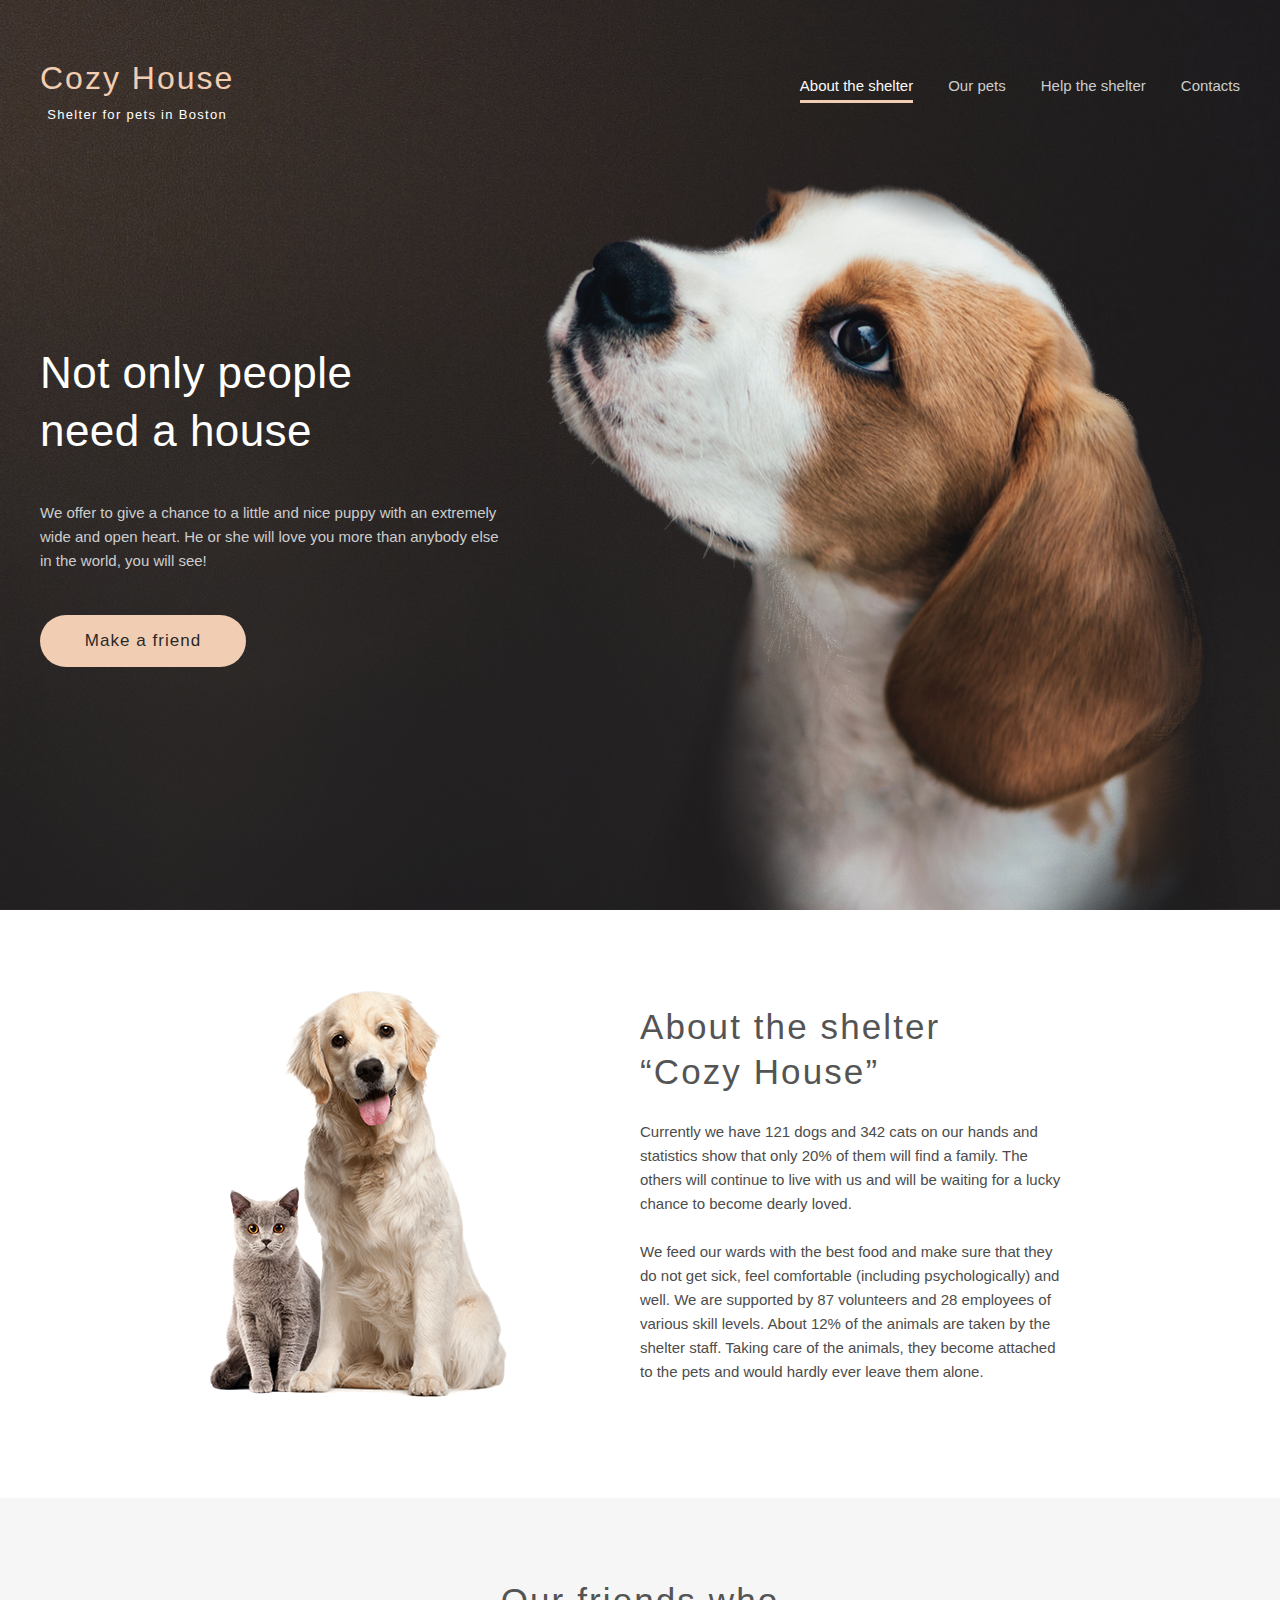
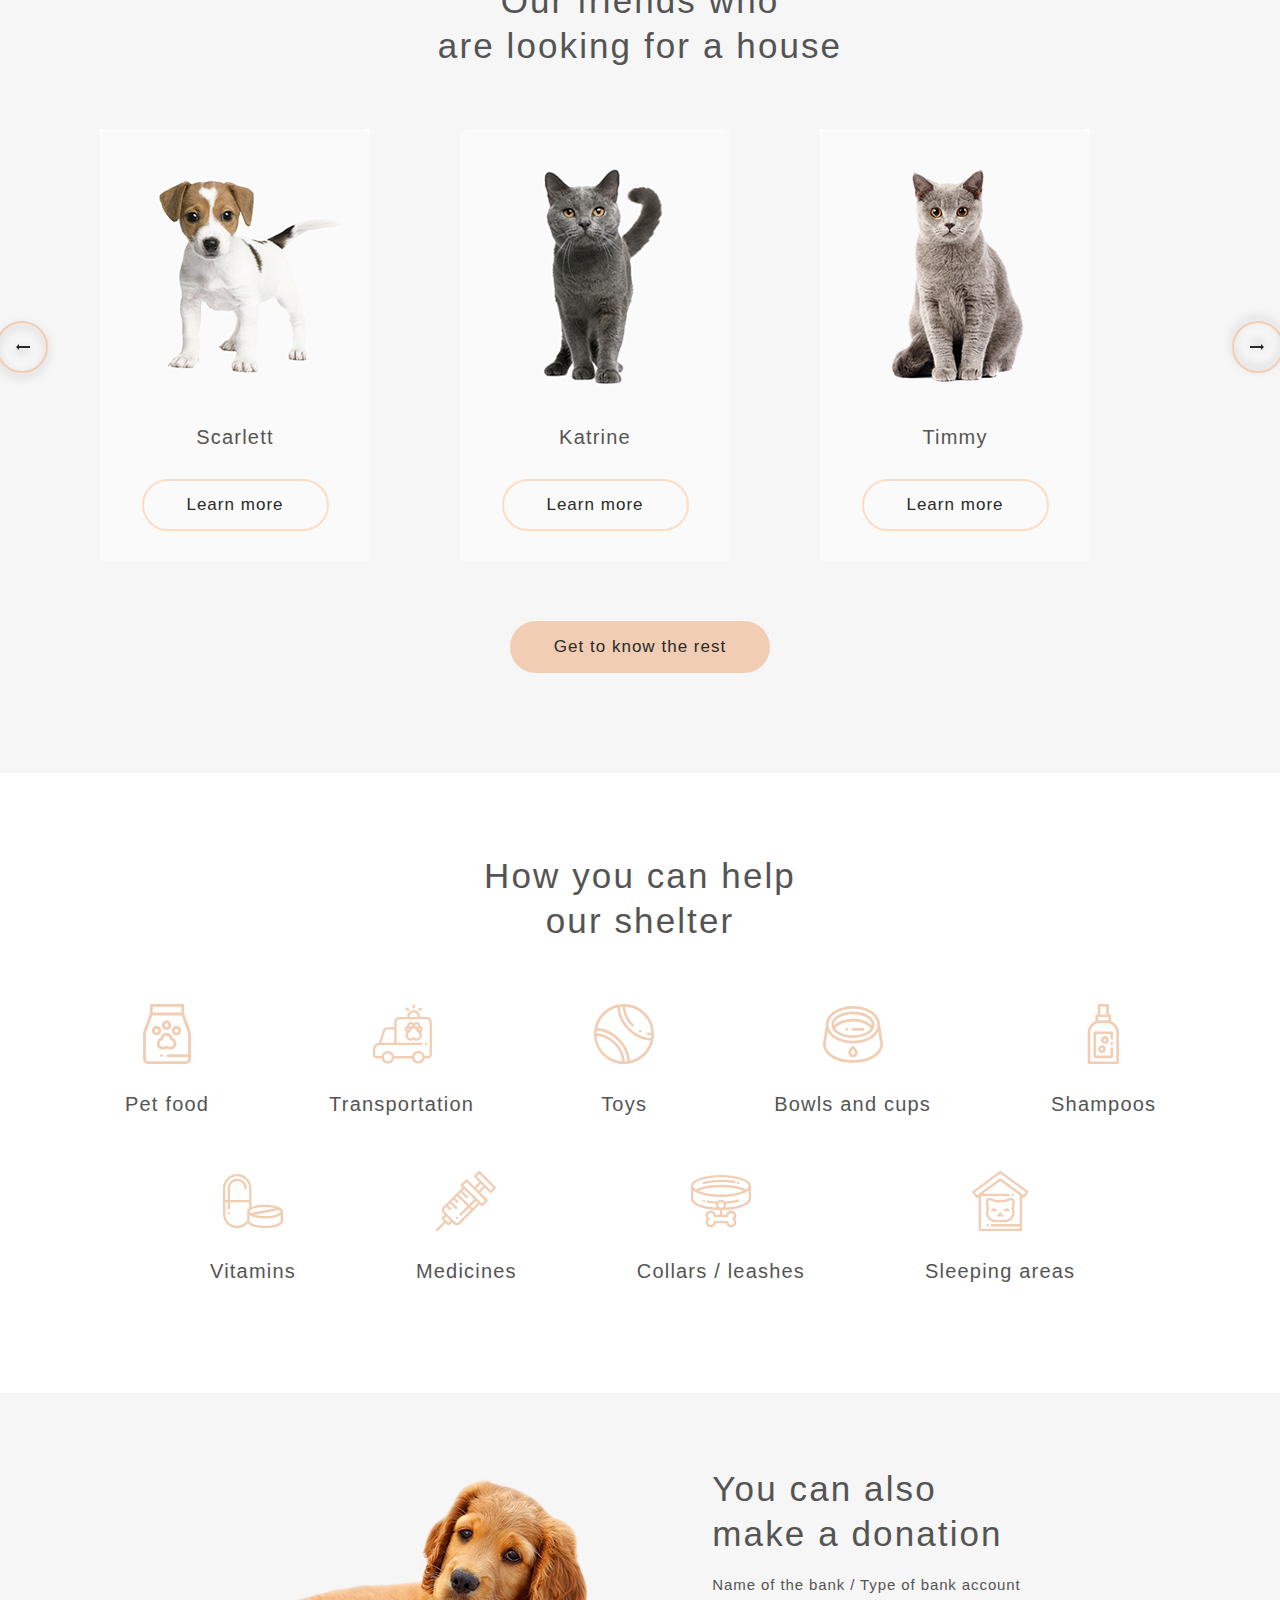
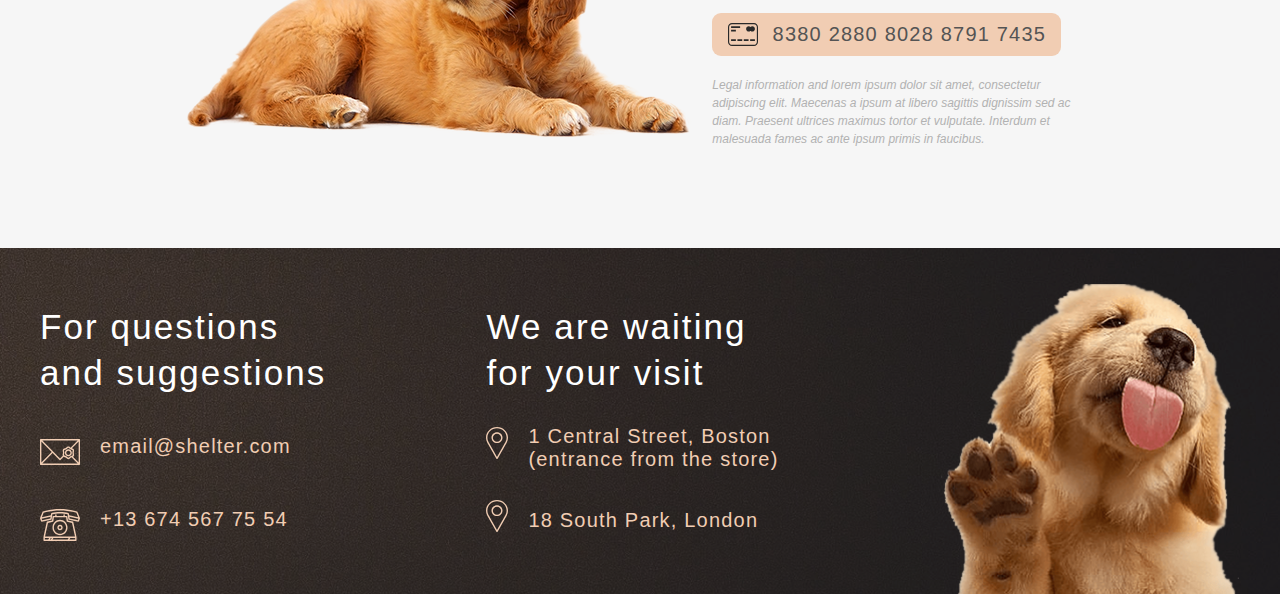
==== commit cf3509f3: "feat: add popup" ====
--- a/SHELTER/index.html
+++ b/SHELTER/index.html
@@ -107,71 +107,6 @@
                     <div class="slider__items-container">
                         <div class="slider__line">
                            
-                            <!-- <div class="items items-left">
-                                <div class="slider__item">
-                                    <img src="./assets/images/png/pets-katrine.png" alt="beautiful cat"
-                                        class="slider__img">
-                                    <p class="slider__text">Katrine</p>
-                                    <a href="#" class="slider__link btn">Learn more</a>
-
-                                </div>
-                                <div class="slider__item">
-                                    <img src="./assets/images/png/pets-jennifer.png" alt="little puppy"
-                                        class="slider__img">
-                                    <p class="slider__text">Jennifer</p>
-                                    <a href="#" class="slider__link btn">Learn more</a>
-
-                                </div>
-                                <div class="slider__item">
-                                    <img src="./assets/images/png/pets-woody.png" alt="adult dog" class="slider__img">
-                                    <p class="slider__text">Woody</p>
-                                    <a href="#" class="slider__link btn">Learn more</a>
-                                </div>
-                            </div>
-                            <div class="items items-active">
-                                <div class="slider__item">
-                                    <img src="./assets/images/png/pets-katrine.png" alt="beautiful cat"
-                                        class="slider__img">
-                                    <p class="slider__text">Katrine</p>
-                                    <a href="#" class="slider__link btn">Learn more</a>
-
-                                </div>
-                                <div class="slider__item">
-                                    <img src="./assets/images/png/pets-jennifer.png" alt="little puppy"
-                                        class="slider__img">
-                                    <p class="slider__text">Jennifer</p>
-                                    <a href="#" class="slider__link btn">Learn more</a>
-
-                                </div>
-                                <div class="slider__item">
-                                    <img src="./assets/images/png/pets-woody.png" alt="adult dog" class="slider__img">
-                                    <p class="slider__text">Woody</p>
-                                    <a href="#" class="slider__link btn">Learn more</a>
-                                </div>
-                            </div>
-                            <div class="items items-right">
-
-                                <div class="slider__item">
-                                    <img src="./assets/images/png/pets-katrine.png" alt="beautiful cat"
-                                        class="slider__img">
-                                    <p class="slider__text">Katrine</p>
-                                    <a href="#" class="slider__link btn">Learn more</a>
-
-                                </div>
-                                <div class="slider__item">
-                                    <img src="./assets/images/png/pets-jennifer.png" alt="little puppy"
-                                        class="slider__img">
-                                    <p class="slider__text">Jennifer</p>
-                                    <a href="#" class="slider__link btn">Learn more</a>
-
-                                </div>
-                                <div class="slider__item">
-                                    <img src="./assets/images/png/pets-woody.png" alt="adult dog" class="slider__img">
-                                    <p class="slider__text">Woody</p>
-                                    <a href="#" class="slider__link btn">Learn more</a>
-                                </div>
-                            </div> -->
-                            
                         </div>
                     </div>
                     <button class="slider__btn-arrow btn-arrow btn-arrow--right">
@@ -316,14 +251,14 @@
                         her favorite toys.
                     </p>
                     <ul class="modal-pet__list">
-                        <li class="modal-pet__item">Age: <span class="modal-pet__item-description">2 months</span></li>
-
-                        <li class="modal-pet__item">Inoculations: <span class="modal-pet__item-description">none</span>
+                        <li class="modal-pet__item">Age: <span class="modal-pet__item-description modal-pet__item-description-age">2 months</span></li>
+
+                        <li class="modal-pet__item">Inoculations: <span class="modal-pet__item-description modal-pet__item-description-ino">none</span>
                         </li>
 
-                        <li class="modal-pet__item">Diseases: <span class="modal-pet__item-description">none</span></li>
-
-                        <li class="modal-pet__item">Parasites: <span class="modal-pet__item-description">none</span>
+                        <li class="modal-pet__item">Diseases: <span class="modal-pet__item-description modal-pet__item-description-dis">none</span></li>
+
+                        <li class="modal-pet__item">Parasites: <span class="modal-pet__item-description modal-pet__item-description-par">none</span>
                         </li>
 
 
--- a/SHELTER/pages/main/scss/main.css
+++ b/SHELTER/pages/main/scss/main.css
@@ -3444,3 +3444,9 @@
     color: #000000;
   }
 }
+
+.run {
+  display: -webkit-box;
+  display: -ms-flexbox;
+  display: flex;
+}
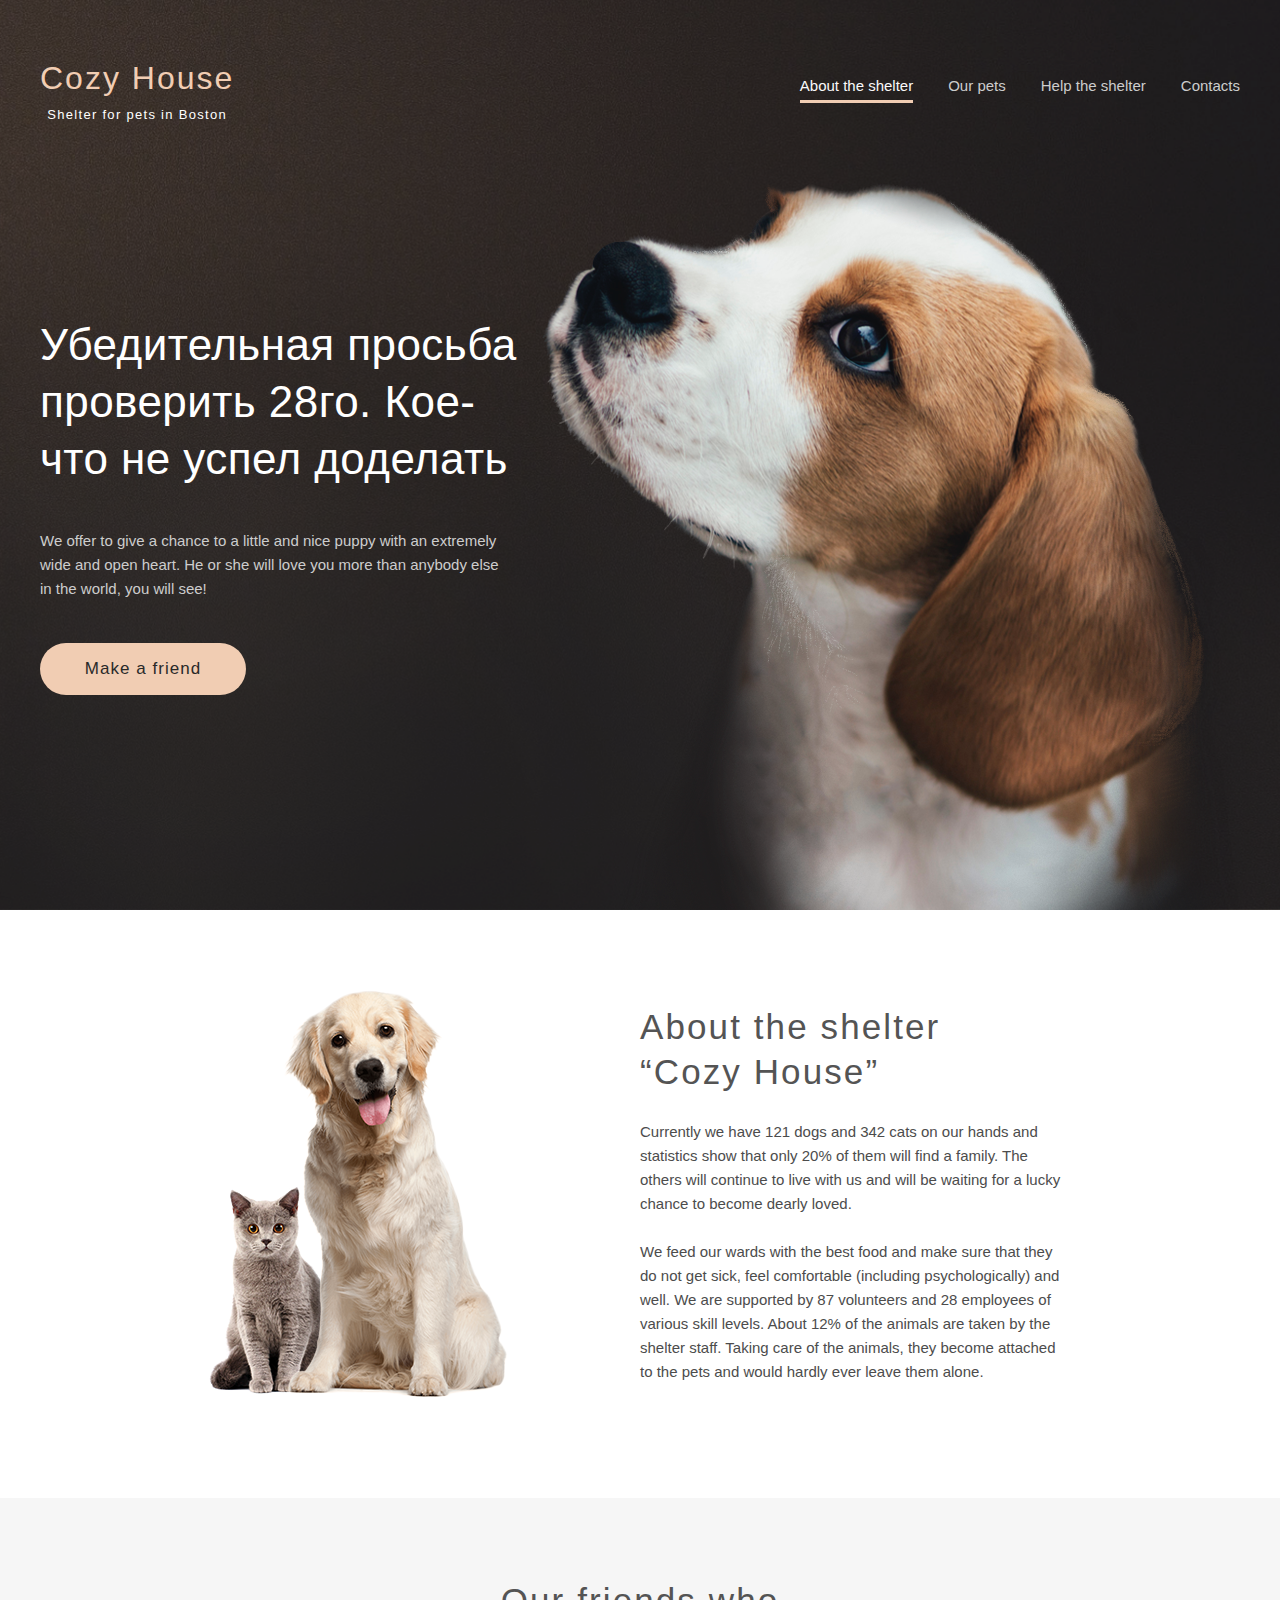
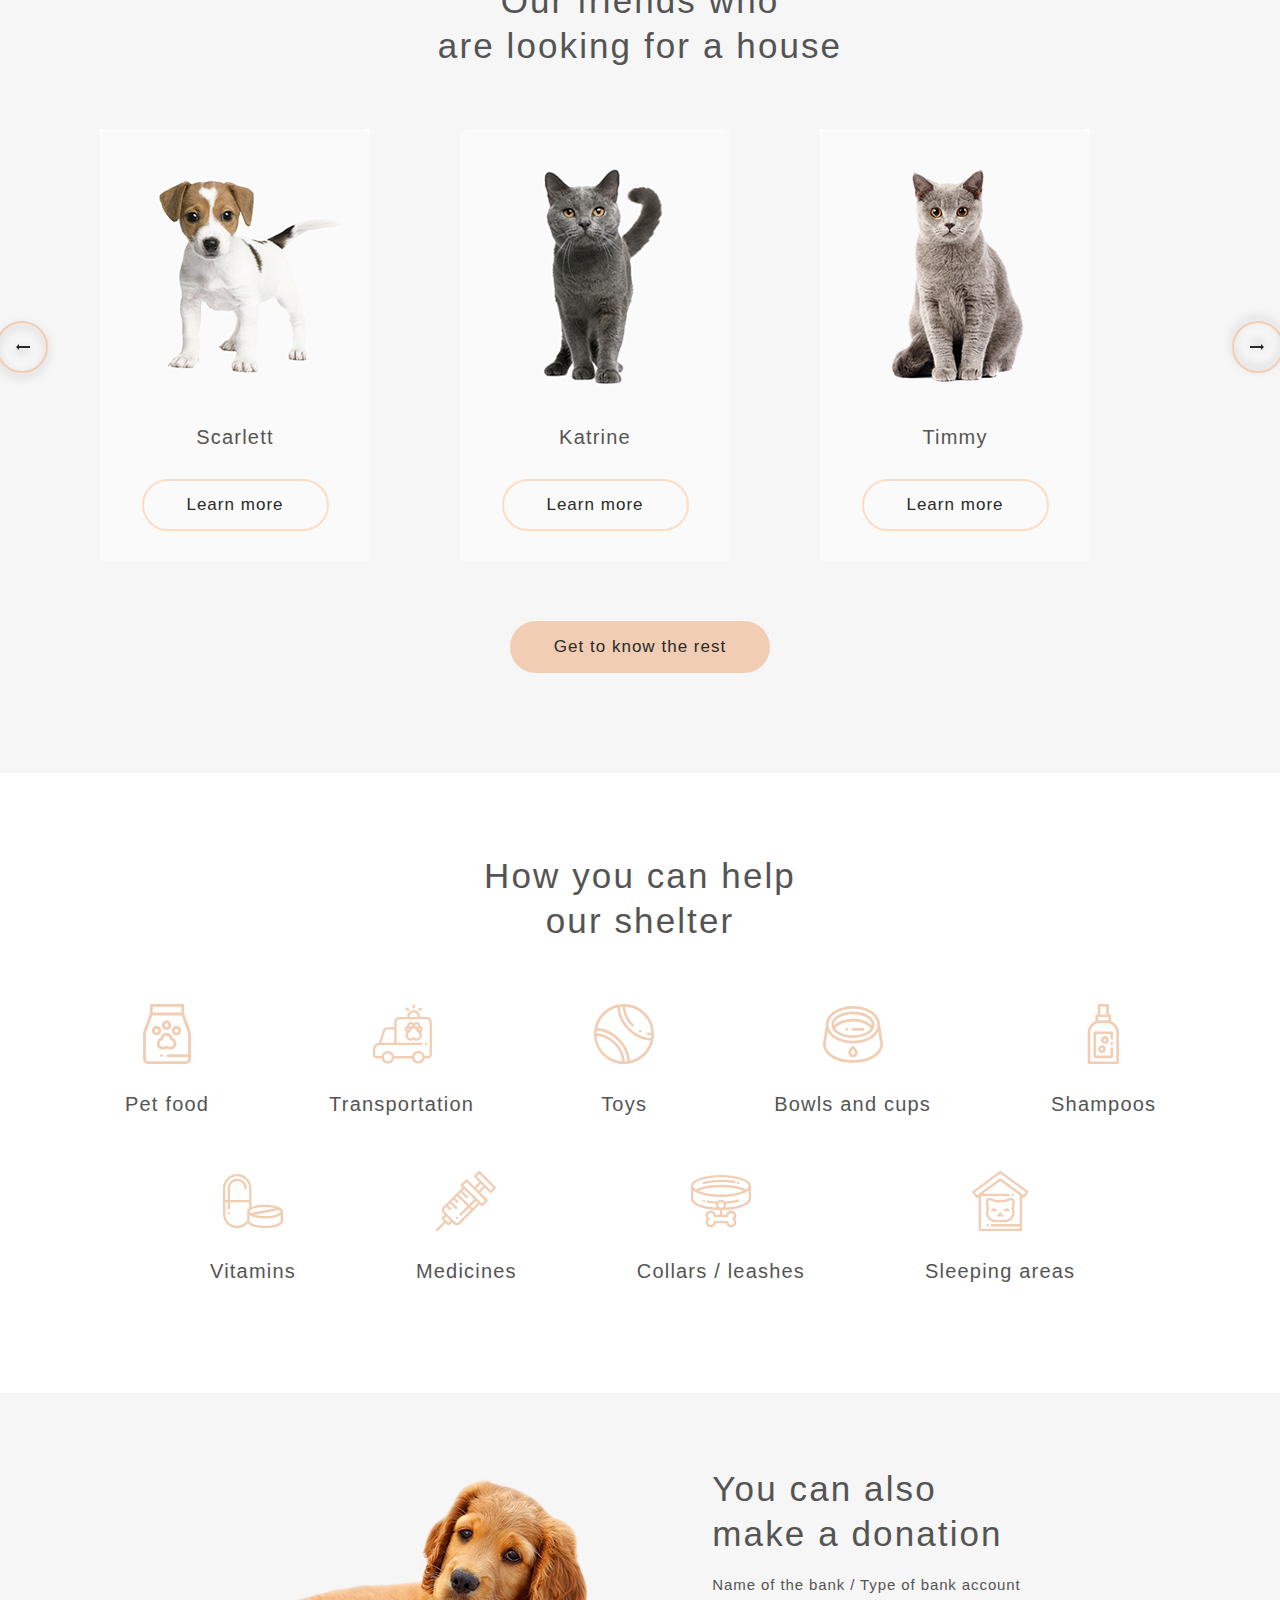
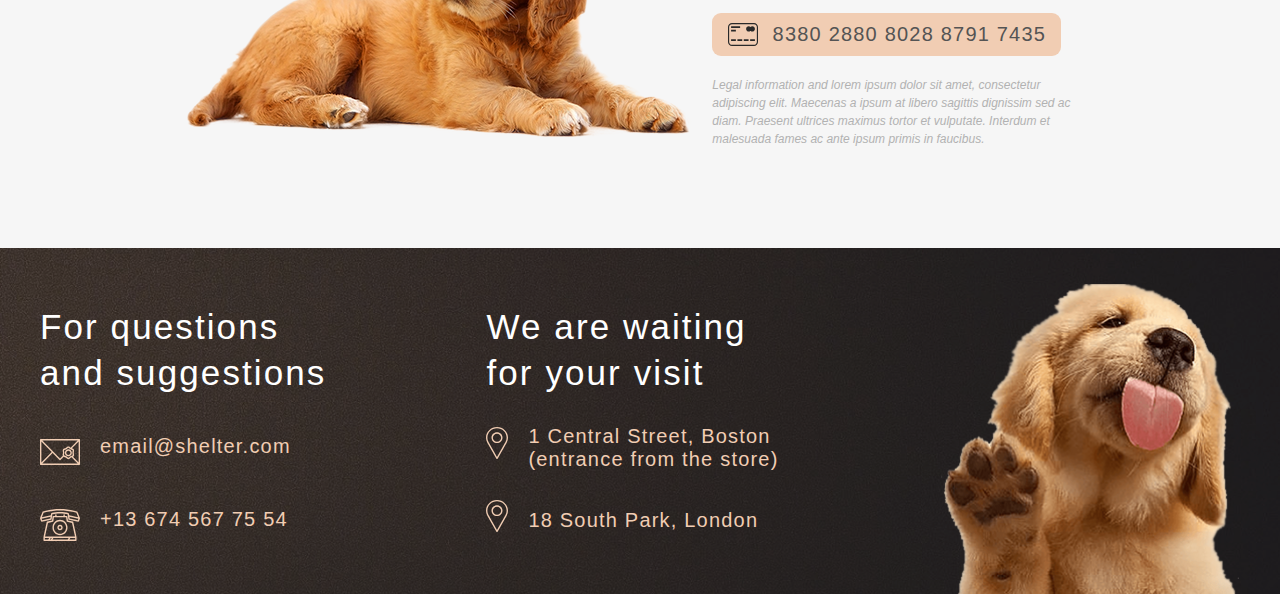
==== commit 83b78697: "feat: add popup" ====
--- a/SHELTER/index.html
+++ b/SHELTER/index.html
@@ -57,8 +57,7 @@
             <section class="start-screen">
                 <div class="start-screen__content">
                     <h2 class="start-screen__tittle">
-                        Not only people<br>
-                        need a house</h2>
+                        Убедительная просьба проверить 28го. Кое-что не успел доделать</h2>
                     <p class="start-screen__subtitle">
                         We offer to give a chance to a little and nice puppy with an extremely<br>
                         wide and open heart. He or she will love you more than anybody else<br>
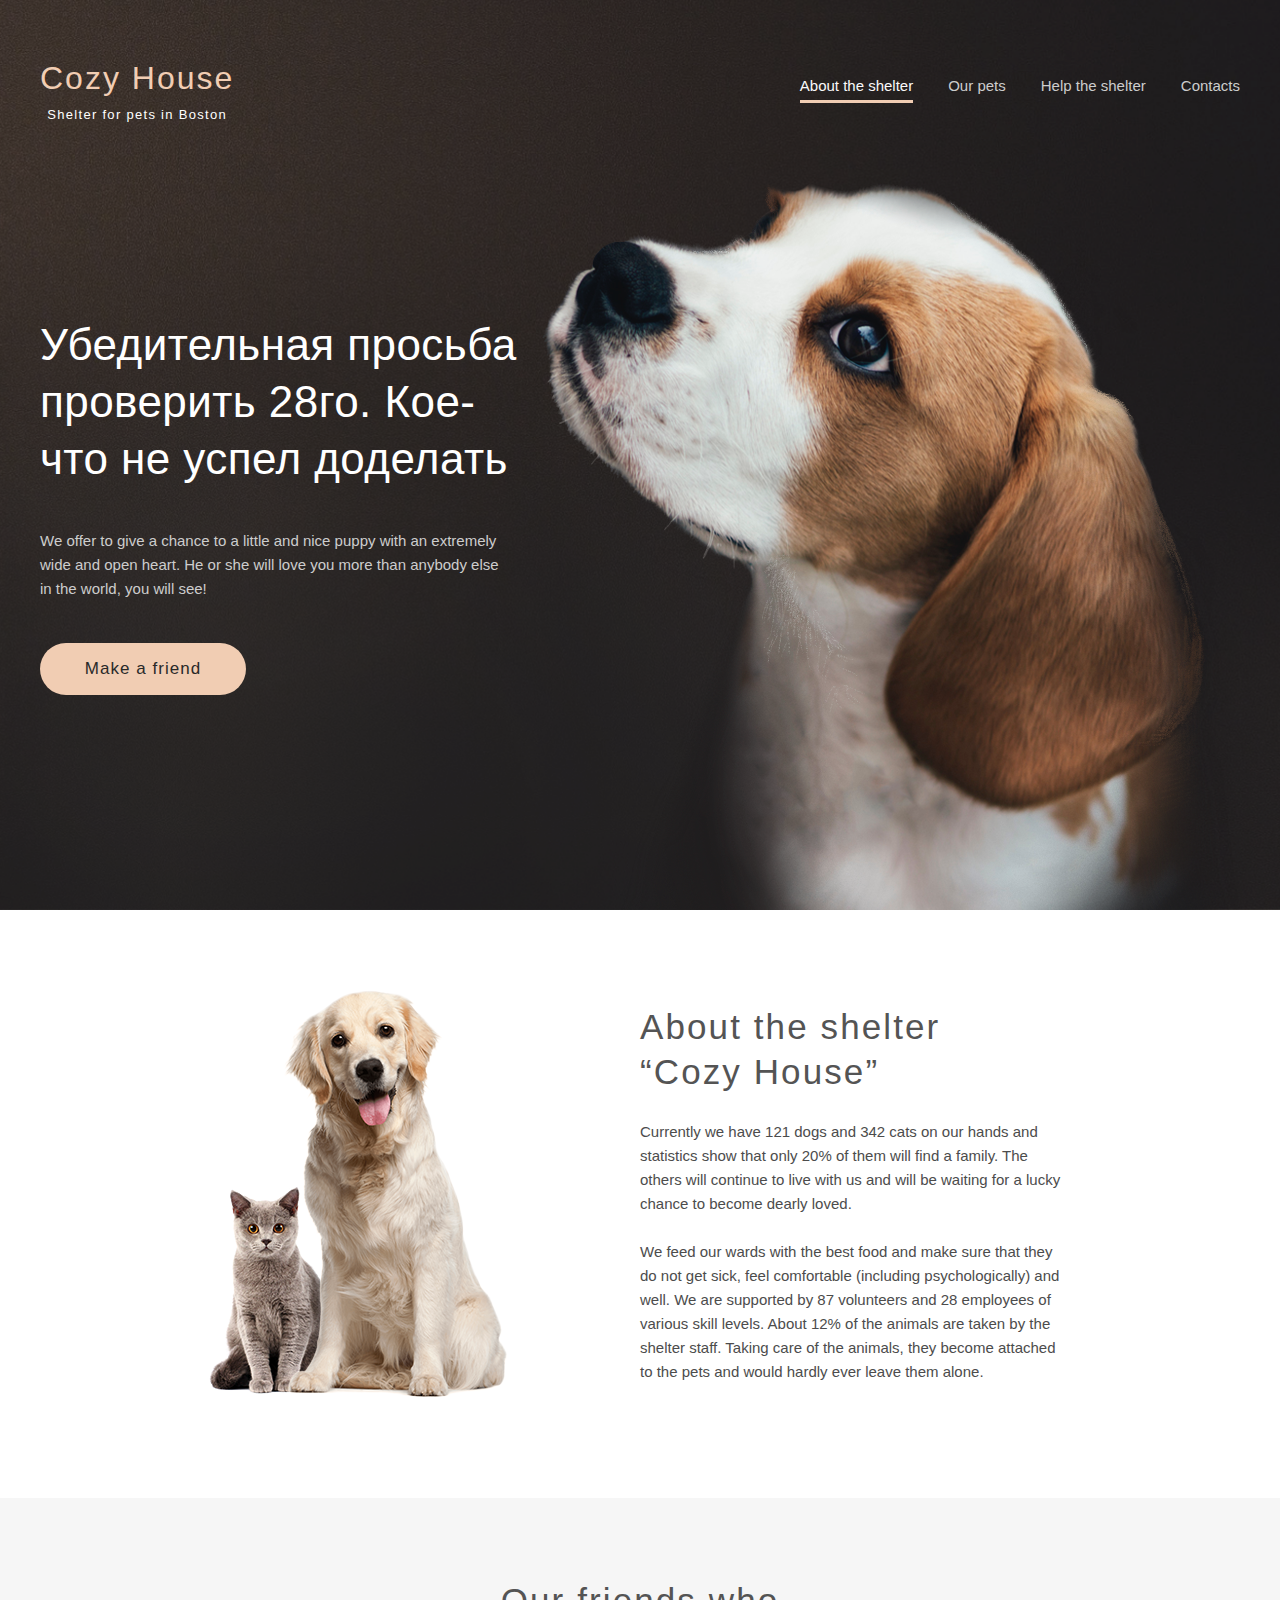
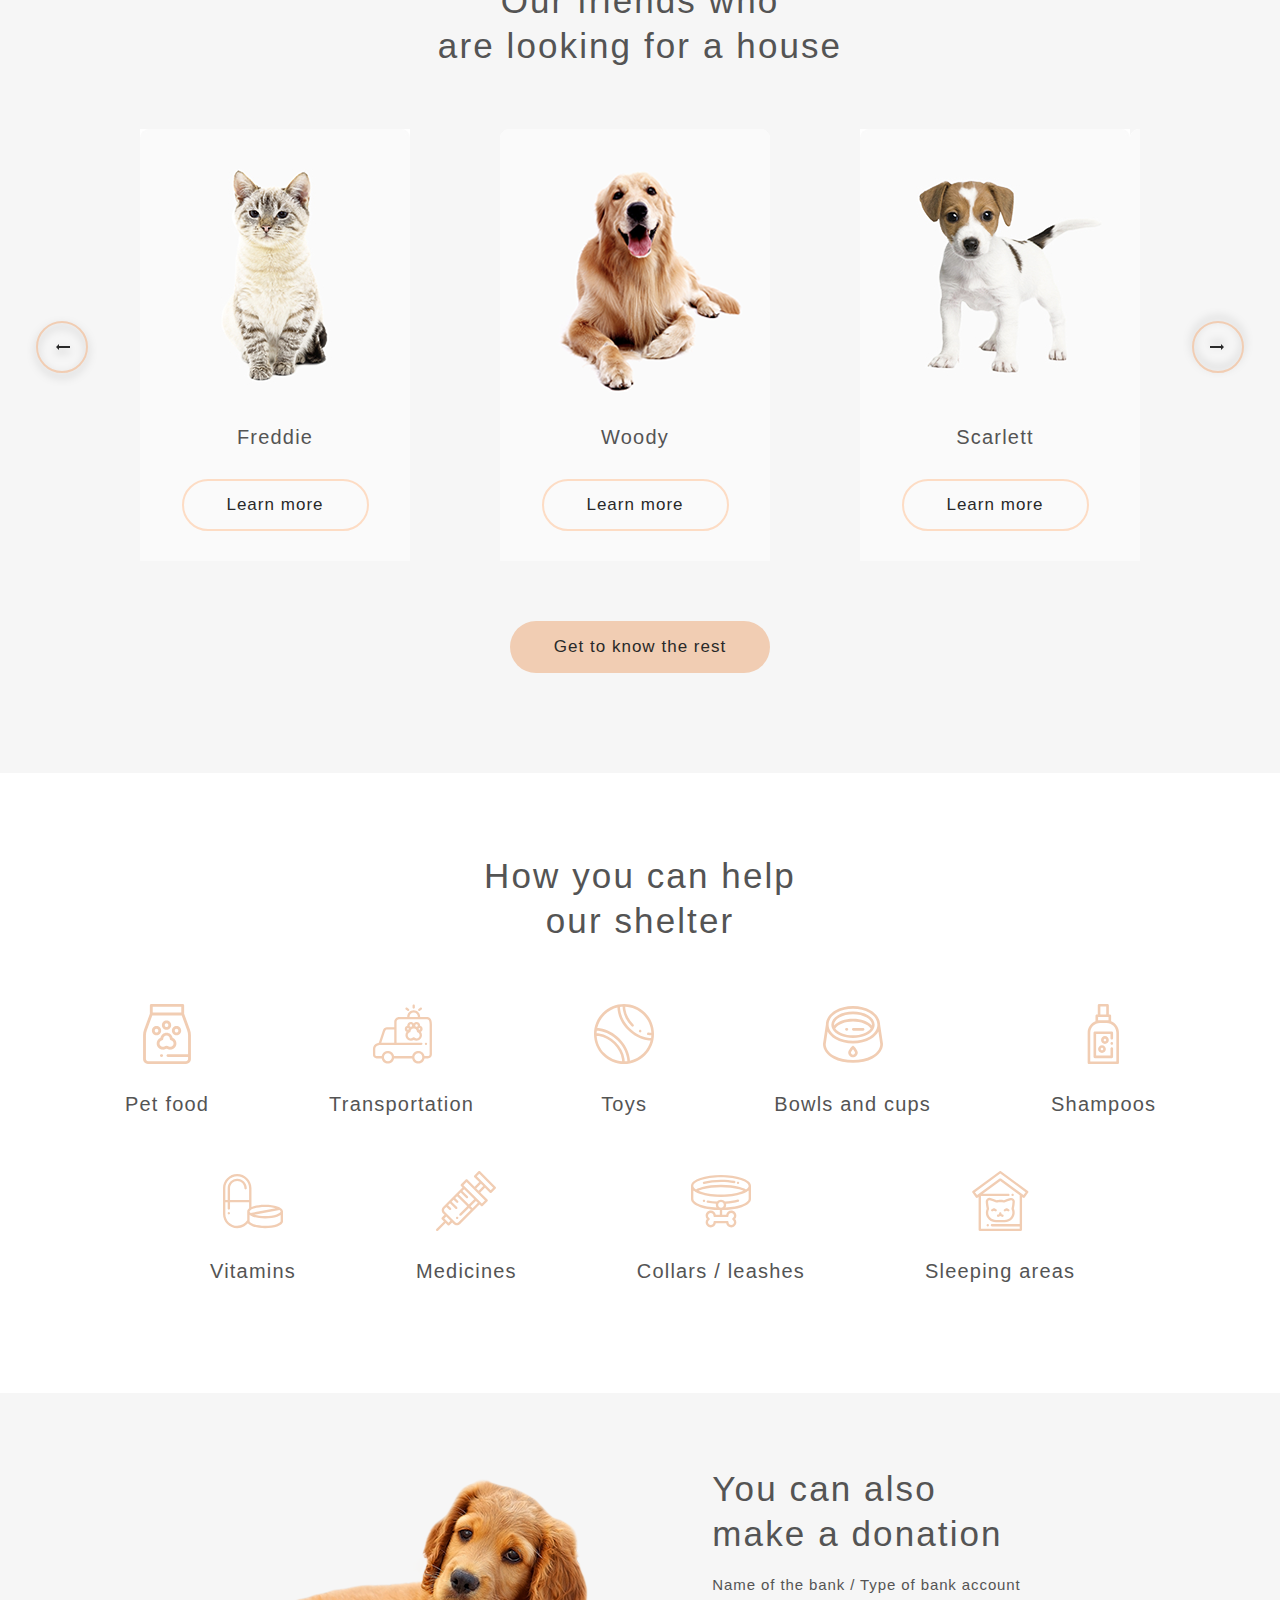
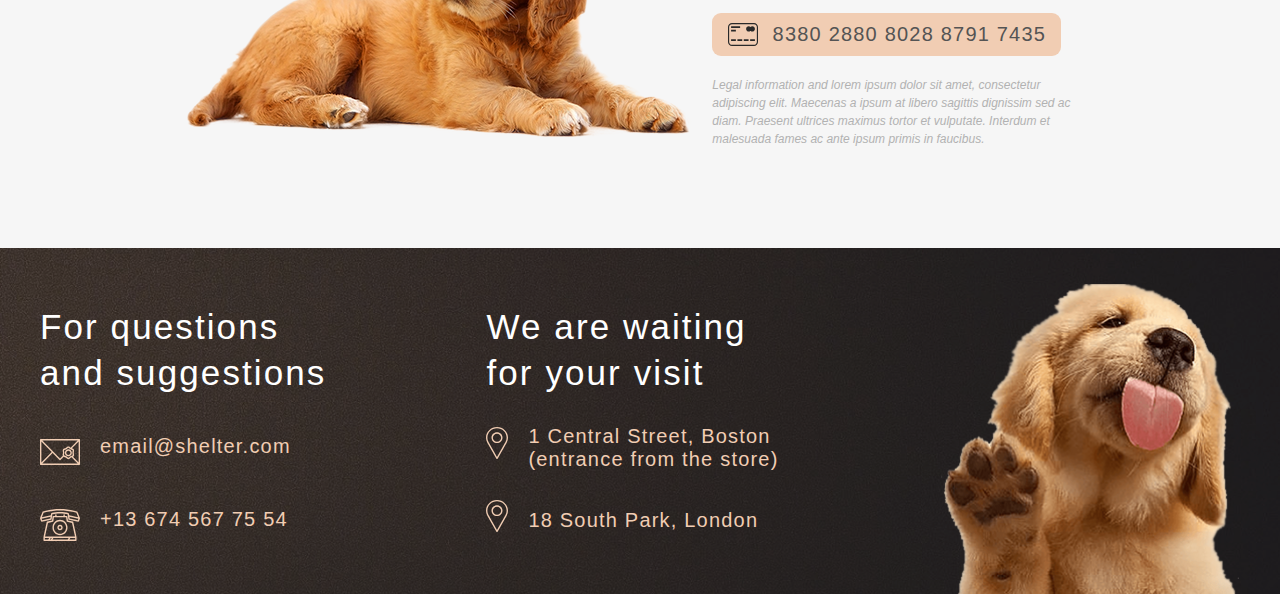
==== commit c09574f8: "fix: fix slider, make random" ====
--- a/SHELTER/index.html
+++ b/SHELTER/index.html
@@ -105,7 +105,15 @@
                     </button>
                     <div class="slider__items-container">
                         <div class="slider__line">
-                           
+                           <div class="item-left items">
+                            
+                           </div>
+                           <div class="item-active items">
+                            
+                           </div>
+                           <div class="item-right items">
+                            
+                           </div>
                         </div>
                     </div>
                     <button class="slider__btn-arrow btn-arrow btn-arrow--right">
--- a/SHELTER/pages/main/scss/main.css
+++ b/SHELTER/pages/main/scss/main.css
@@ -1577,6 +1577,24 @@
   margin-left: 52px;
 }
 
+@-webkit-keyframes move-right {
+  from {
+    left: -990px;
+  }
+  to {
+    left: 0px;
+  }
+}
+
+@keyframes move-right {
+  from {
+    left: -990px;
+  }
+  to {
+    left: 0px;
+  }
+}
+
 .slider__btn-arrow {
   width: 52px;
   height: 52px;
@@ -1602,7 +1620,7 @@
   -webkit-box-align: center;
       -ms-flex-align: center;
           align-items: center;
-  width: 1080px;
+  width: 1000px;
 }
 
 .slider__items-container .slider__line {
@@ -1610,7 +1628,7 @@
   display: -ms-flexbox;
   display: flex;
   position: relative;
-  left: -1080px;
+  left: -990px;
   -webkit-transition: all ease 1s;
   transition: all ease 1s;
 }
@@ -1647,6 +1665,10 @@
   border-radius: 9px 9px 0px 0px;
 }
 
+.slider__item:hover button {
+  background-color: #F1CDB3;
+}
+
 .slider__item:hover {
   -webkit-box-shadow: 0px 2px 35px 14px rgba(13, 13, 13, 0.04);
           box-shadow: 0px 2px 35px 14px rgba(13, 13, 13, 0.04);
@@ -1673,6 +1695,7 @@
   border: 2px solid #FDDCC4;
   color: #292929;
   width: 187px;
+  cursor: pointer;
 }
 
 .help {
@@ -1847,28 +1870,12 @@
 .slider--our-pets {
   display: -ms-grid;
   display: grid;
-  -ms-grid-columns: 1fr 1fr 1fr 1fr;
-      grid-template-columns: 1fr 1fr 1fr 1fr;
-  grid-column-gap: 40px;
-  grid-row-gap: 30px;
   -webkit-box-pack: center;
       -ms-flex-pack: center;
           justify-content: center;
-  width: 1080px;
-  overflow: hidden;
 }
 
 .slider__line--ourpets {
-  display: -webkit-box;
-  display: -ms-flexbox;
-  display: flex;
-  position: relative;
-  left: -490px;
-  -webkit-transition: all ease 1s;
-  transition: all ease 1s;
-}
-
-.slider__line--ourpets .items--outpets {
   display: -ms-grid;
   display: grid;
   -ms-grid-columns: 1fr 1fr 1fr 1fr;
@@ -2061,6 +2068,10 @@
   color: #000000;
 }
 
+.btn {
+  cursor: pointer;
+}
+
 @media (max-width: 1279.98px) {
   body {
     width: 768px;
@@ -2282,7 +2293,7 @@
     cursor: pointer;
   }
   .slider__items-container {
-    width: 530px;
+    width: 580px;
   }
   .slider__items-container .slider__line {
     display: -webkit-box;
@@ -2292,7 +2303,7 @@
         -ms-flex-pack: center;
             justify-content: center;
     position: relative;
-    left: -550px;
+    left: -565px;
     -webkit-transition: all ease 1s;
     transition: all ease 1s;
   }
@@ -2304,9 +2315,6 @@
     display: -webkit-box;
     display: -ms-flexbox;
     display: flex;
-  }
-  .slider__items-container .slider__line .items :last-child {
-    display: none;
   }
   .slider__item {
     margin: 0;
@@ -2315,6 +2323,7 @@
     background-color: #FAFAFA;
     padding-bottom: 30px;
     border-radius: 9px 9px 0px 0px;
+    margin-right: 20px;
   }
   .slider__item:hover {
     -webkit-box-shadow: 0px 2px 35px 14px rgba(13, 13, 13, 0.04);
@@ -2510,7 +2519,7 @@
     padding: 0;
     margin: 0;
   }
-  .slider--our-pets {
+  .slider__line--ourpets {
     margin-top: 30px;
     display: -ms-grid;
     display: grid;
@@ -2565,31 +2574,44 @@
             filter: none;
     margin-right: 20px;
   }
-  .disabled {
-    border: 2px solid #CDCDCD;
-    color: #CDCDCD;
-    width: 52px;
-    height: 52px;
-    text-align: center;
-    -webkit-box-sizing: border-box;
-            box-sizing: border-box;
-    border-radius: 100px;
+  .modal-overlay {
+    display: none;
+    -webkit-box-align: center;
+        -ms-flex-align: center;
+            align-items: center;
+    -webkit-box-pack: center;
+        -ms-flex-pack: center;
+            justify-content: center;
+    z-index: 5;
+    position: fixed;
+    top: 0;
+    left: 0;
+    width: 100%;
+    height: 100%;
+    background-color: rgba(40, 40, 40, 0.5);
+  }
+  .modal-pet {
+    position: relative;
+    background: #FAFAFA;
+    width: 630px;
+    min-height: 120px;
+    max-height: 100%;
+    border-radius: 9px;
+    z-index: 6;
+    -webkit-animation: open 0.5s ease-in-out;
+            animation: open 0.5s ease-in-out;
   }
   .modal-pet__btn-close {
     position: absolute;
     width: 52px;
     height: 52px;
-    left: 890px;
-    top: 0px;
-    border: 2px solid #F1CDB3;
-    -webkit-box-sizing: border-box;
-            box-sizing: border-box;
-    border-radius: 100px;
-  }
-  .modal-pet {
-    display: none;
-    position: relative;
-    background: #FAFAFA;
+    top: -52px;
+    left: 630px;
+    cursor: pointer;
+    overflow: hidden;
+  }
+  .modal-pet__btn-close :hover {
+    background-color: #F1CDB3;
   }
   .modal-pet__window {
     display: -webkit-box;
@@ -2601,6 +2623,10 @@
     -webkit-box-align: center;
         -ms-flex-align: center;
             align-items: center;
+  }
+  .modal-pet__picture {
+    width: 350px;
+    height: 350px;
   }
   .modal-pet__title {
     font-style: normal;
@@ -2926,7 +2952,8 @@
     -webkit-box-ordinal-group: 1;
         -ms-flex-order: 0;
             order: 0;
-    width: 270px;
+    margin-bottom: 20px;
+    width: 265px;
   }
   .slider__items-container .slider__line {
     display: -webkit-box;
@@ -2948,9 +2975,6 @@
     display: -webkit-box;
     display: -ms-flexbox;
     display: flex;
-  }
-  .slider__items-container .slider__line .items :last-child {
-    display: none;
   }
   .slider__items-container :last-child {
     margin: 0;
@@ -3176,7 +3200,7 @@
     margin: 0;
     padding-bottom: 40px;
   }
-  .slider--our-pets {
+  .slider__line--ourpets {
     display: -webkit-box;
     display: -ms-flexbox;
     display: flex;
@@ -3191,7 +3215,7 @@
     -ms-flex-pack: distribute;
         justify-content: space-around;
   }
-  .slider--our-pets .btn-arrow {
+  .slider__line--ourpets .btn-arrow {
     margin: 0;
     -webkit-box-ordinal-group: 2;
         -ms-flex-order: 1;
@@ -3217,14 +3241,14 @@
     justify-self: center;
     margin-left: 30px;
   }
-  .slider--our-pets .btn-arrow__img {
+  .slider__line--ourpets .btn-arrow__img {
     position: absolute;
     left: 36.54%;
     right: 36.54%;
     top: 44.23%;
     bottom: 44.23%;
   }
-  .slider--our-pets .btn-arrow--right {
+  .slider__line--ourpets .btn-arrow--right {
     -webkit-transform: rotate(180deg);
             transform: rotate(180deg);
     margin: 0;
@@ -3235,11 +3259,11 @@
             order: 2;
     margin-right: 30px;
   }
-  .slider--our-pets .btn-arrow:hover {
+  .slider__line--ourpets .btn-arrow:hover {
     background-color: #FDDCC4;
     cursor: pointer;
   }
-  .slider--our-pets__items-container {
+  .slider__line--ourpets__items-container {
     display: -ms-grid;
     display: grid;
     -ms-grid-columns: 1fr;
@@ -3250,16 +3274,16 @@
             order: 0;
     margin-bottom: 20px;
   }
-  .slider--our-pets__items-container :last-child {
+  .slider__line--ourpets__items-container :last-child {
     margin: 0;
   }
-  .slider--our-pets__items-container :first-child {
+  .slider__line--ourpets__items-container :first-child {
     margin: 0;
   }
-  .slider--our-pets__items-container :nth-child(2) {
+  .slider__line--ourpets__items-container :nth-child(2) {
     display: none;
   }
-  .slider--our-pets__item {
+  .slider__line--ourpets__item {
     margin: 0;
     width: 270px;
     height: 435px;
@@ -3267,16 +3291,16 @@
     padding-bottom: 30px;
     border-radius: 9px 9px 0px 0px;
   }
-  .slider--our-pets__item:hover {
+  .slider__line--ourpets__item:hover {
     -webkit-box-shadow: 0px 2px 35px 14px rgba(13, 13, 13, 0.04);
             box-shadow: 0px 2px 35px 14px rgba(13, 13, 13, 0.04);
     background-color: #FFFFFF;
     cursor: pointer;
   }
-  .slider--our-pets__item:nth-child(3) {
+  .slider__line--ourpets__item:nth-child(3) {
     display: none;
   }
-  .slider--our-pets__text {
+  .slider__line--ourpets__text {
     font-weight: 400;
     font-size: 20px;
     line-height: 23px;
@@ -3284,7 +3308,7 @@
     color: #545454;
     margin: 0;
   }
-  .slider--our-pets__link {
+  .slider__line--ourpets__link {
     background-color: #FAFAFA;
     border: 2px solid #FDDCC4;
     color: #292929;
@@ -3351,21 +3375,48 @@
             box-sizing: border-box;
     border-radius: 100px;
   }
+  .modal-overlay {
+    display: none;
+    -webkit-box-align: center;
+        -ms-flex-align: center;
+            align-items: center;
+    -webkit-box-pack: center;
+        -ms-flex-pack: center;
+            justify-content: center;
+    z-index: 5;
+    overflow: auto;
+    position: fixed;
+    top: 0;
+    left: 0;
+    width: 100%;
+    height: 100%;
+    background-color: rgba(40, 40, 40, 0.5);
+  }
+  .modal-pet {
+    padding-left: 7px;
+    padding-right: 7px;
+    padding-bottom: 7px;
+    position: relative;
+    background: #FAFAFA;
+    width: 240px;
+    min-height: 120px;
+    max-height: 100%;
+    border-radius: 9px;
+    z-index: 6;
+    -webkit-animation: open 0.5s ease-in-out;
+            animation: open 0.5s ease-in-out;
+  }
   .modal-pet__btn-close {
     position: absolute;
     width: 52px;
     height: 52px;
-    left: 890px;
-    top: 0px;
-    border: 2px solid #F1CDB3;
-    -webkit-box-sizing: border-box;
-            box-sizing: border-box;
-    border-radius: 100px;
-  }
-  .modal-pet {
-    display: none;
-    position: relative;
-    background: #FAFAFA;
+    top: -52px;
+    left: 220px;
+    cursor: pointer;
+    overflow: hidden;
+  }
+  .modal-pet__btn-close :hover {
+    background-color: #F1CDB3;
   }
   .modal-pet__window {
     display: -webkit-box;
@@ -3378,16 +3429,21 @@
         -ms-flex-align: center;
             align-items: center;
   }
+  .modal-pet__picture {
+    display: none;
+  }
   .modal-pet__title {
     font-style: normal;
     font-weight: 400;
     font-size: 35px;
     line-height: 130%;
     letter-spacing: 0.06em;
+    text-align: center;
     color: #000000;
     margin-bottom: 10px;
   }
   .modal-pet__subtitle {
+    text-align: center;
     font-style: normal;
     font-weight: 400;
     font-size: 20px;
@@ -3398,6 +3454,7 @@
     margin-bottom: 40px;
   }
   .modal-pet__text {
+    text-align: justify;
     font-style: normal;
     font-weight: 400;
     font-size: 15px;
@@ -3450,3 +3507,20 @@
   display: -ms-flexbox;
   display: flex;
 }
+
+.btn--our-pets[disabled] {
+  border: 2px solid #CDCDCD;
+  color: #CDCDCD;
+  width: 52px;
+  height: 52px;
+  text-align: center;
+  -webkit-box-sizing: border-box;
+          box-sizing: border-box;
+  border-radius: 100px;
+  cursor: default;
+}
+
+.btn--our-pets[disabled]:hover {
+  background-color: #F6F6F6;
+  cursor: default;
+}
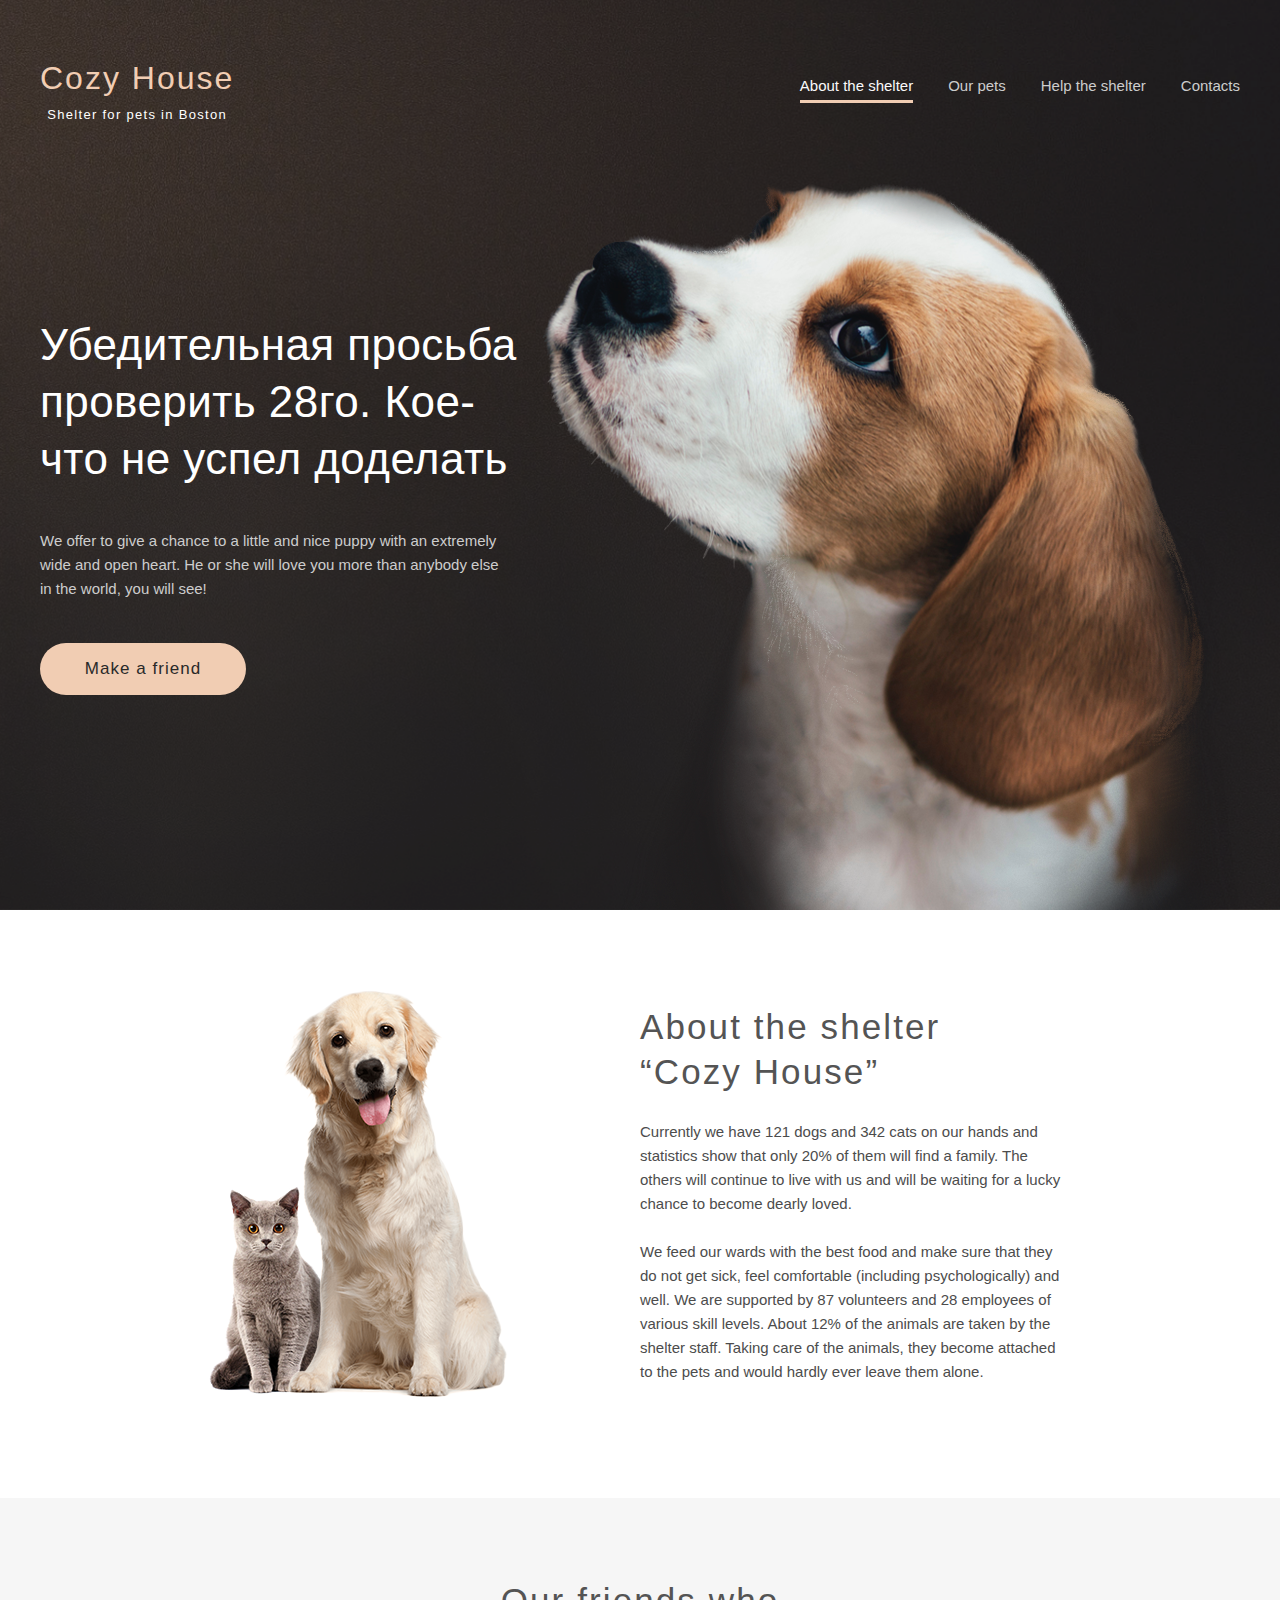
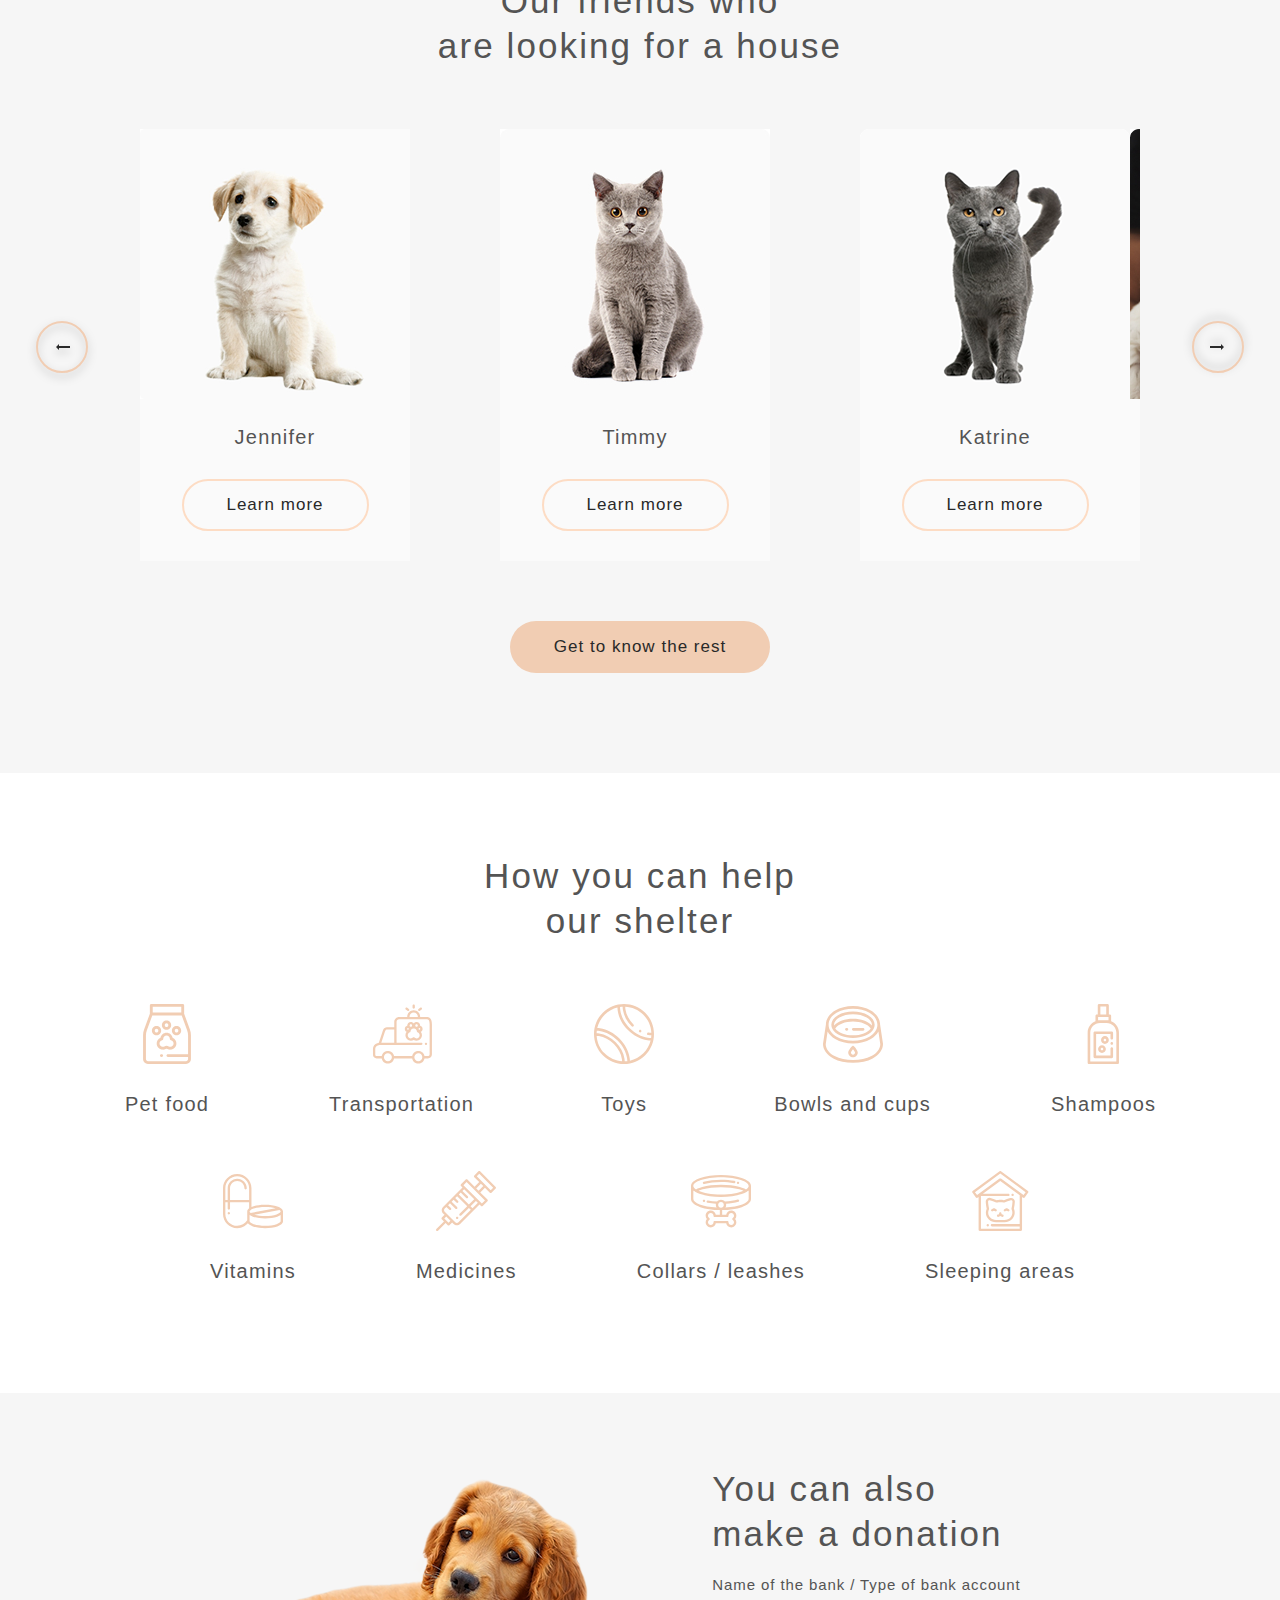
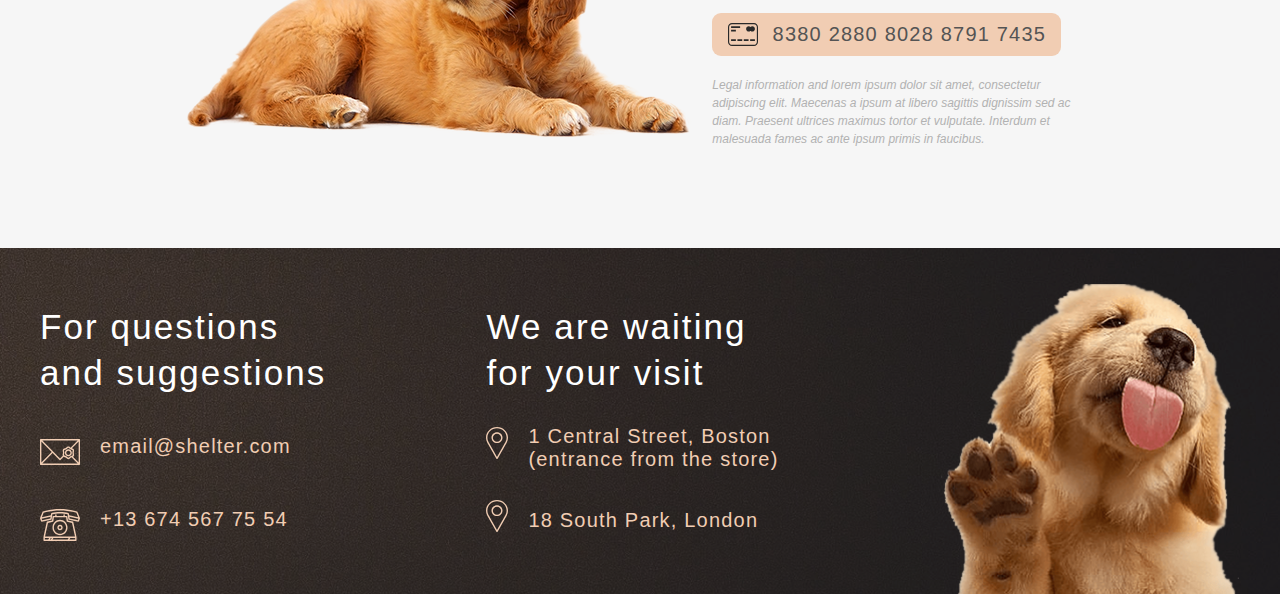
==== commit cbcb2930: "fix: fix burger button, make rotate" ====
--- a/SHELTER/index.html
+++ b/SHELTER/index.html
@@ -30,9 +30,9 @@
                                 <h1 class="header__title"><a href="./index.html">Cozy House</a></h1>
                                 <p class="header__subtitle">Shelter for pets in Boston</p>
                             </div>
-                            <button class="burger__btn">
+                            <!-- <button class="burger__btn">
                                 <img width="30" height="22" src="./assets/icons/svg/Burger.svg" alt="menu button">
-                            </button>
+                            </button> -->
                         </div>
 
 
--- a/SHELTER/pages/main/scss/main.css
+++ b/SHELTER/pages/main/scss/main.css
@@ -847,6 +847,17 @@
   .header .burger__btn {
     display: initial;
     cursor: pointer;
+    z-index: 2;
+    position: relative;
+    -webkit-transition: all 0.3s;
+    transition: all 0.3s;
+  }
+  .header .btn-burger-active {
+    -webkit-transform: rotate(90deg) translate(33%, 12px);
+            transform: rotate(90deg) translate(33%, 12px);
+    -webkit-transition: all 0.3s;
+    transition: all 0.3s;
+    margin-bottom: 20px;
   }
   .header .burger {
     position: absolute;
@@ -870,15 +881,6 @@
     -webkit-box-pack: start;
         -ms-flex-pack: start;
             justify-content: flex-start;
-  }
-  .header .burger .burger__btn {
-    margin-top: 33px;
-    margin-left: 30px;
-    cursor: pointer;
-    -webkit-transition: -webkit-transform 0.9s;
-    transition: -webkit-transform 0.9s;
-    transition: transform 0.9s;
-    transition: transform 0.9s, -webkit-transform 0.9s;
   }
   .header .burger__overlay {
     display: none;
@@ -918,10 +920,6 @@
   .header .burger .active {
     -webkit-transform: translateX(0);
             transform: translateX(0);
-  }
-  .header .burger .btn-burger-active {
-    -webkit-transform: rotate(90deg);
-            transform: rotate(90deg);
   }
   .header .burger .header__logo--burger {
     display: -webkit-box;
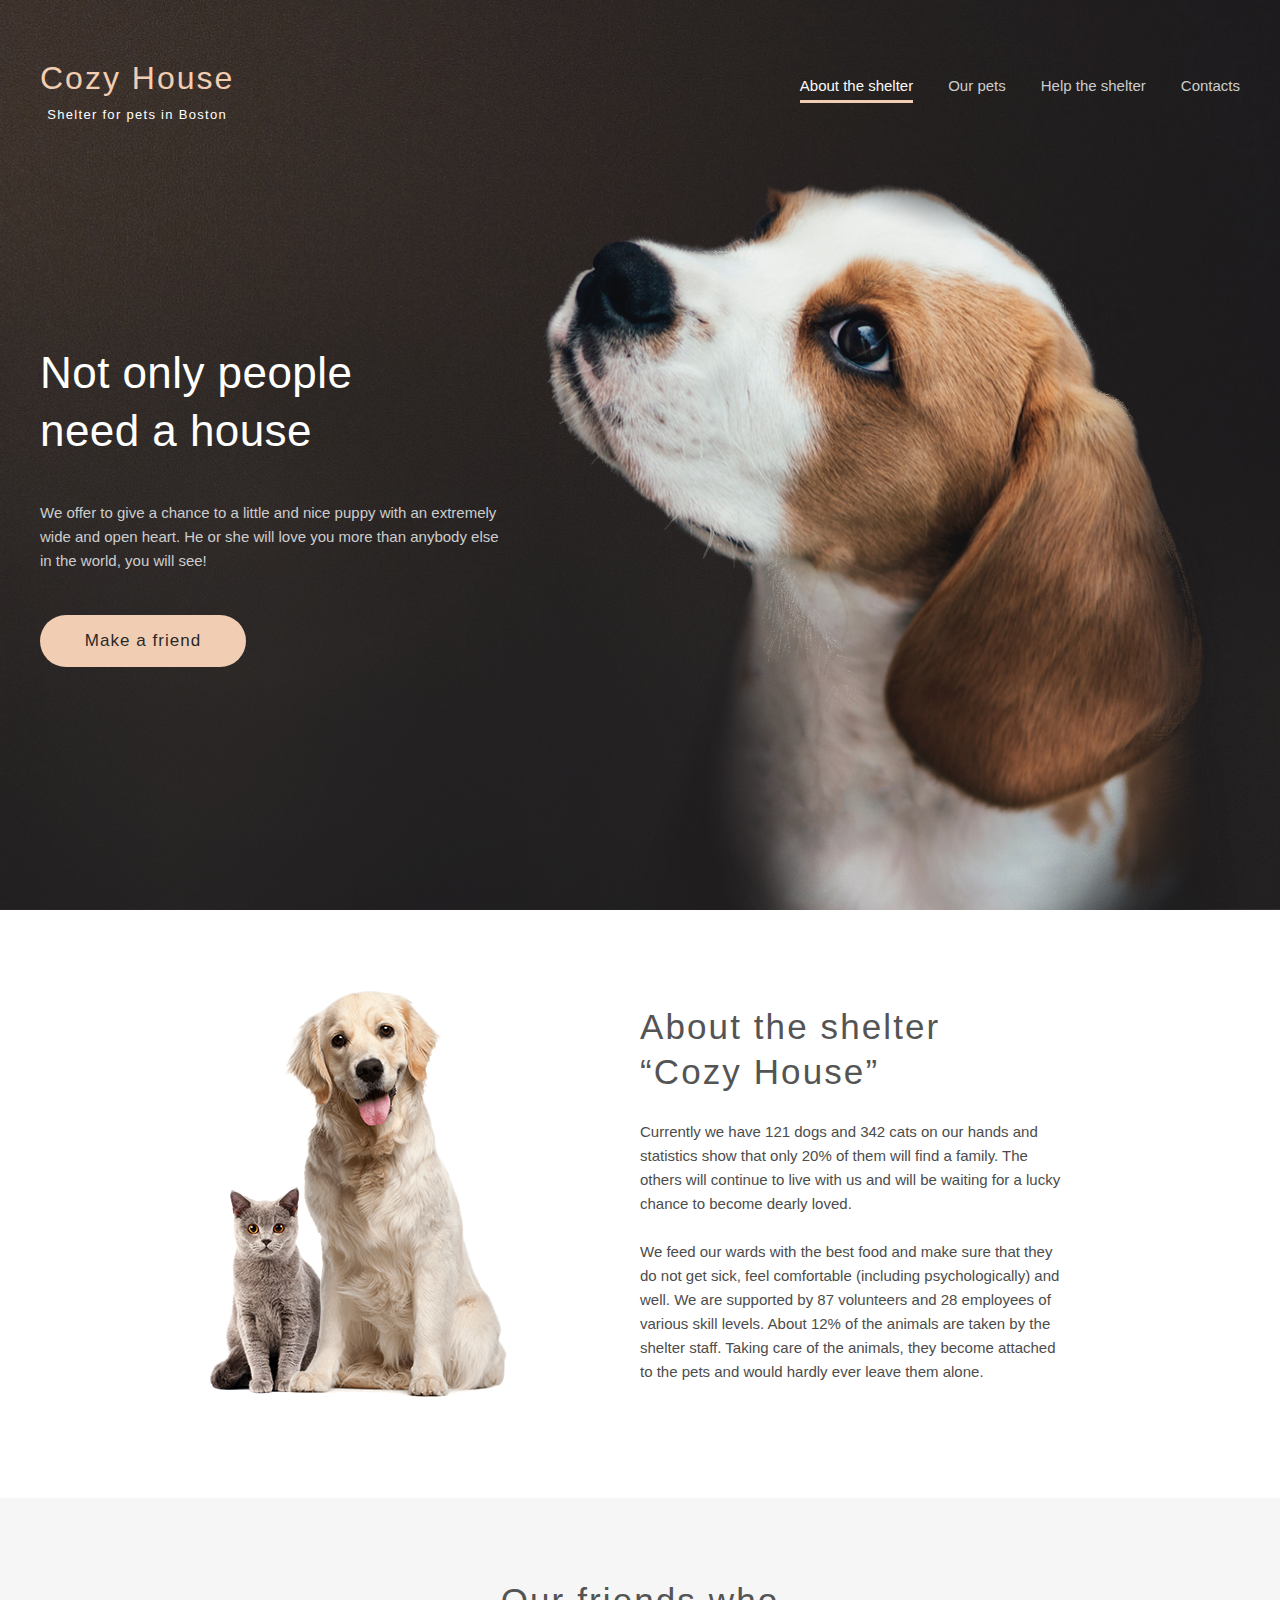
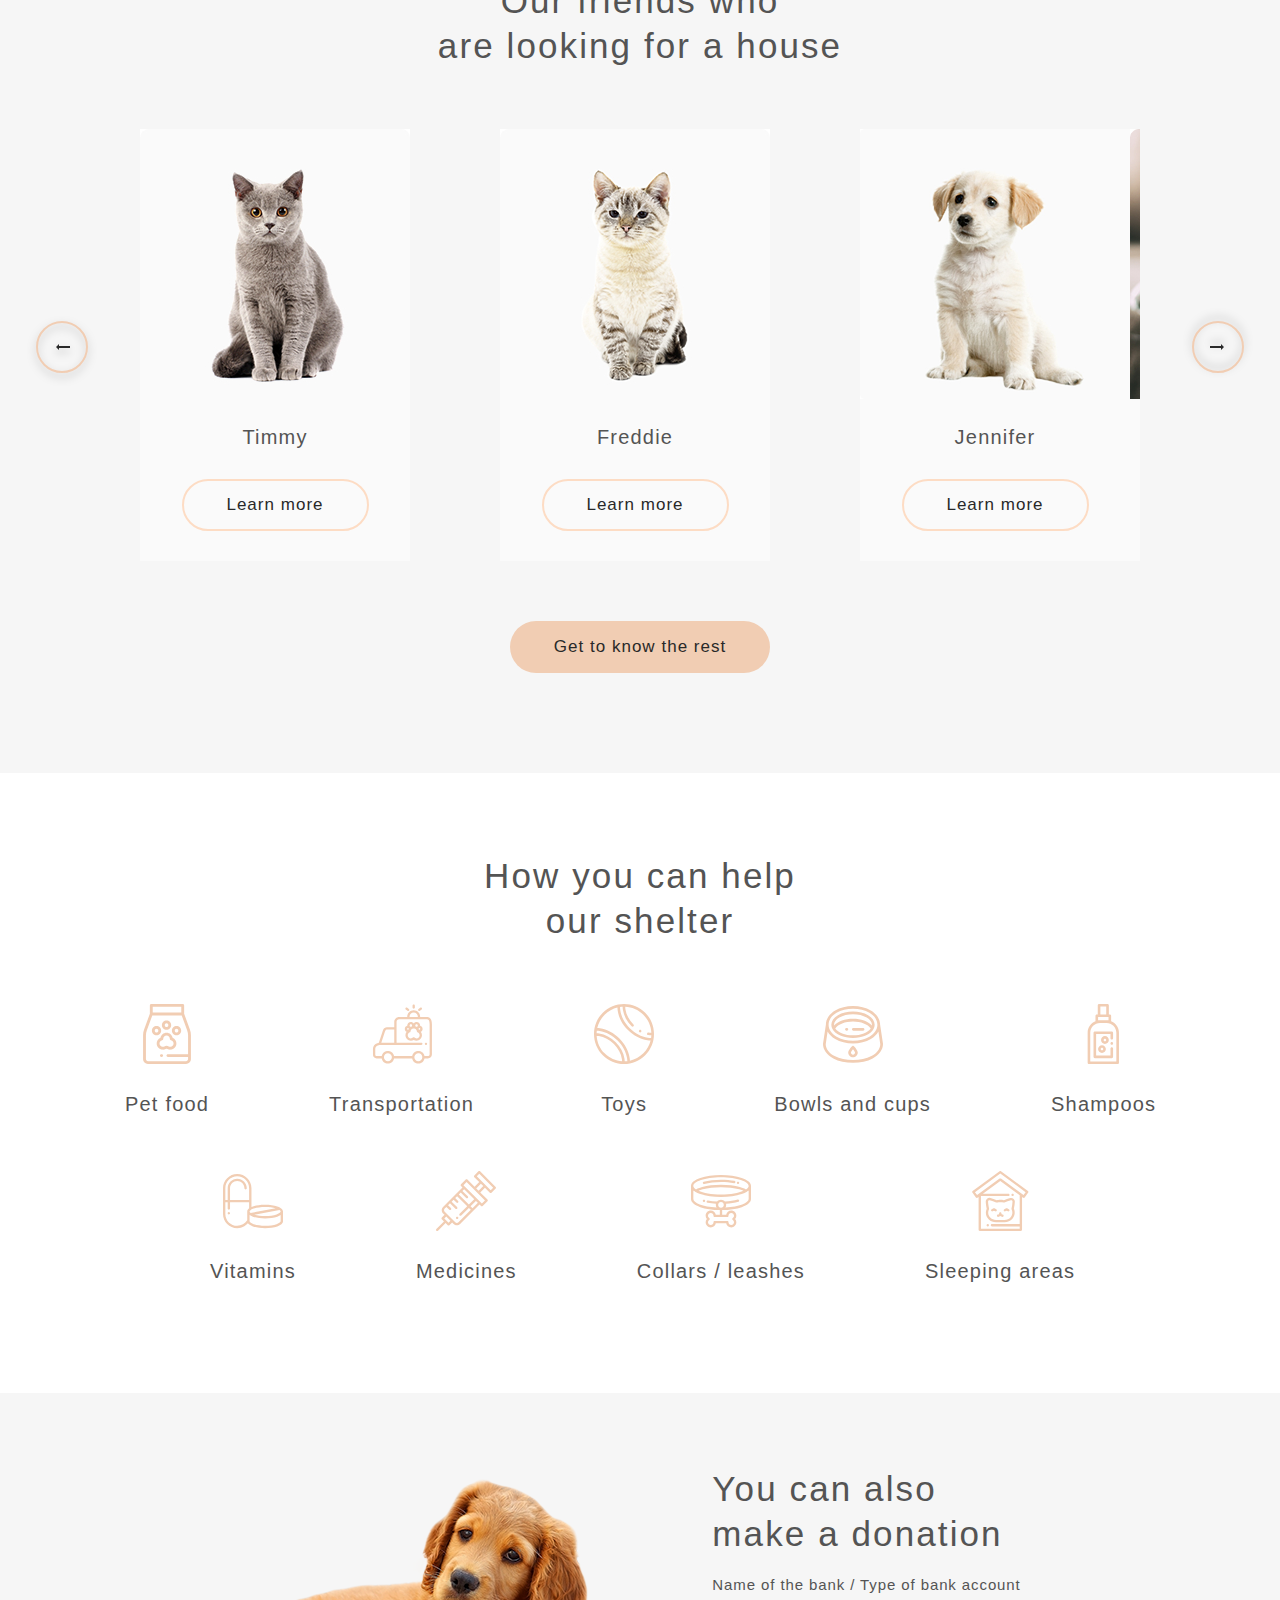
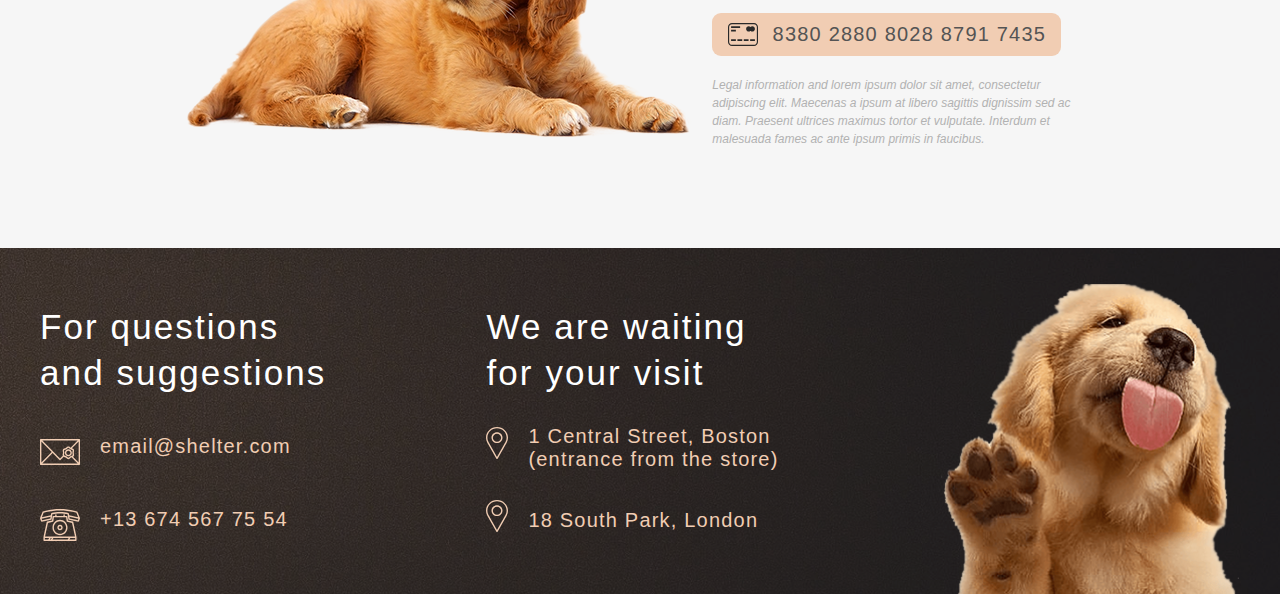
==== commit 5a6fc2ae: "fix: fix paginator, fix rotation burger button" ====
--- a/SHELTER/index.html
+++ b/SHELTER/index.html
@@ -57,7 +57,8 @@
             <section class="start-screen">
                 <div class="start-screen__content">
                     <h2 class="start-screen__tittle">
-                        Убедительная просьба проверить 28го. Кое-что не успел доделать</h2>
+                        Not only people<br>
+                        need a house</h2>
                     <p class="start-screen__subtitle">
                         We offer to give a chance to a little and nice puppy with an extremely<br>
                         wide and open heart. He or she will love you more than anybody else<br>
@@ -105,15 +106,15 @@
                     </button>
                     <div class="slider__items-container">
                         <div class="slider__line">
-                           <div class="item-left items">
-                            
-                           </div>
-                           <div class="item-active items">
-                            
-                           </div>
-                           <div class="item-right items">
-                            
-                           </div>
+                            <div class="item-left items">
+
+                            </div>
+                            <div class="item-active items">
+
+                            </div>
+                            <div class="item-right items">
+
+                            </div>
                         </div>
                     </div>
                     <button class="slider__btn-arrow btn-arrow btn-arrow--right">
@@ -258,14 +259,18 @@
                         her favorite toys.
                     </p>
                     <ul class="modal-pet__list">
-                        <li class="modal-pet__item">Age: <span class="modal-pet__item-description modal-pet__item-description-age">2 months</span></li>
-
-                        <li class="modal-pet__item">Inoculations: <span class="modal-pet__item-description modal-pet__item-description-ino">none</span>
+                        <li class="modal-pet__item">Age: <span
+                                class="modal-pet__item-description modal-pet__item-description-age">2 months</span></li>
+
+                        <li class="modal-pet__item">Inoculations: <span
+                                class="modal-pet__item-description modal-pet__item-description-ino">none</span>
                         </li>
 
-                        <li class="modal-pet__item">Diseases: <span class="modal-pet__item-description modal-pet__item-description-dis">none</span></li>
-
-                        <li class="modal-pet__item">Parasites: <span class="modal-pet__item-description modal-pet__item-description-par">none</span>
+                        <li class="modal-pet__item">Diseases: <span
+                                class="modal-pet__item-description modal-pet__item-description-dis">none</span></li>
+
+                        <li class="modal-pet__item">Parasites: <span
+                                class="modal-pet__item-description modal-pet__item-description-par">none</span>
                         </li>
 
 
